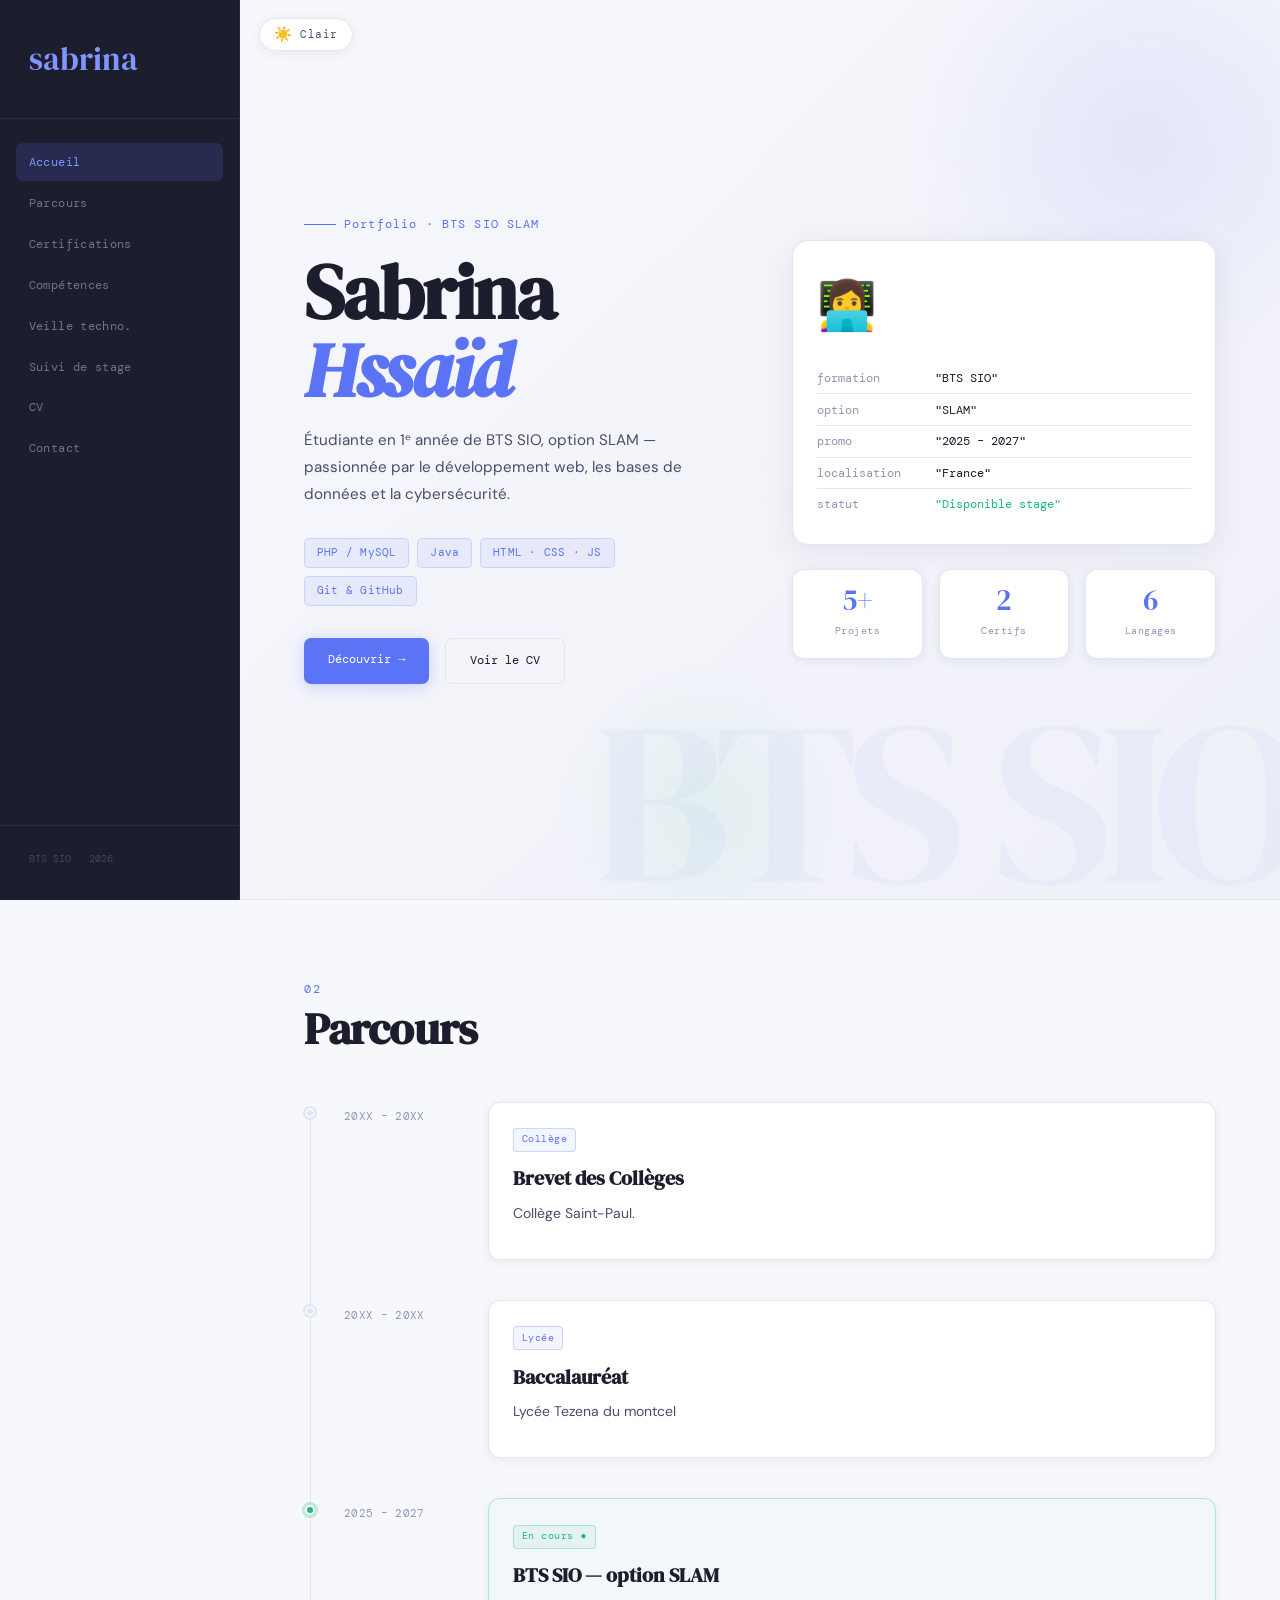
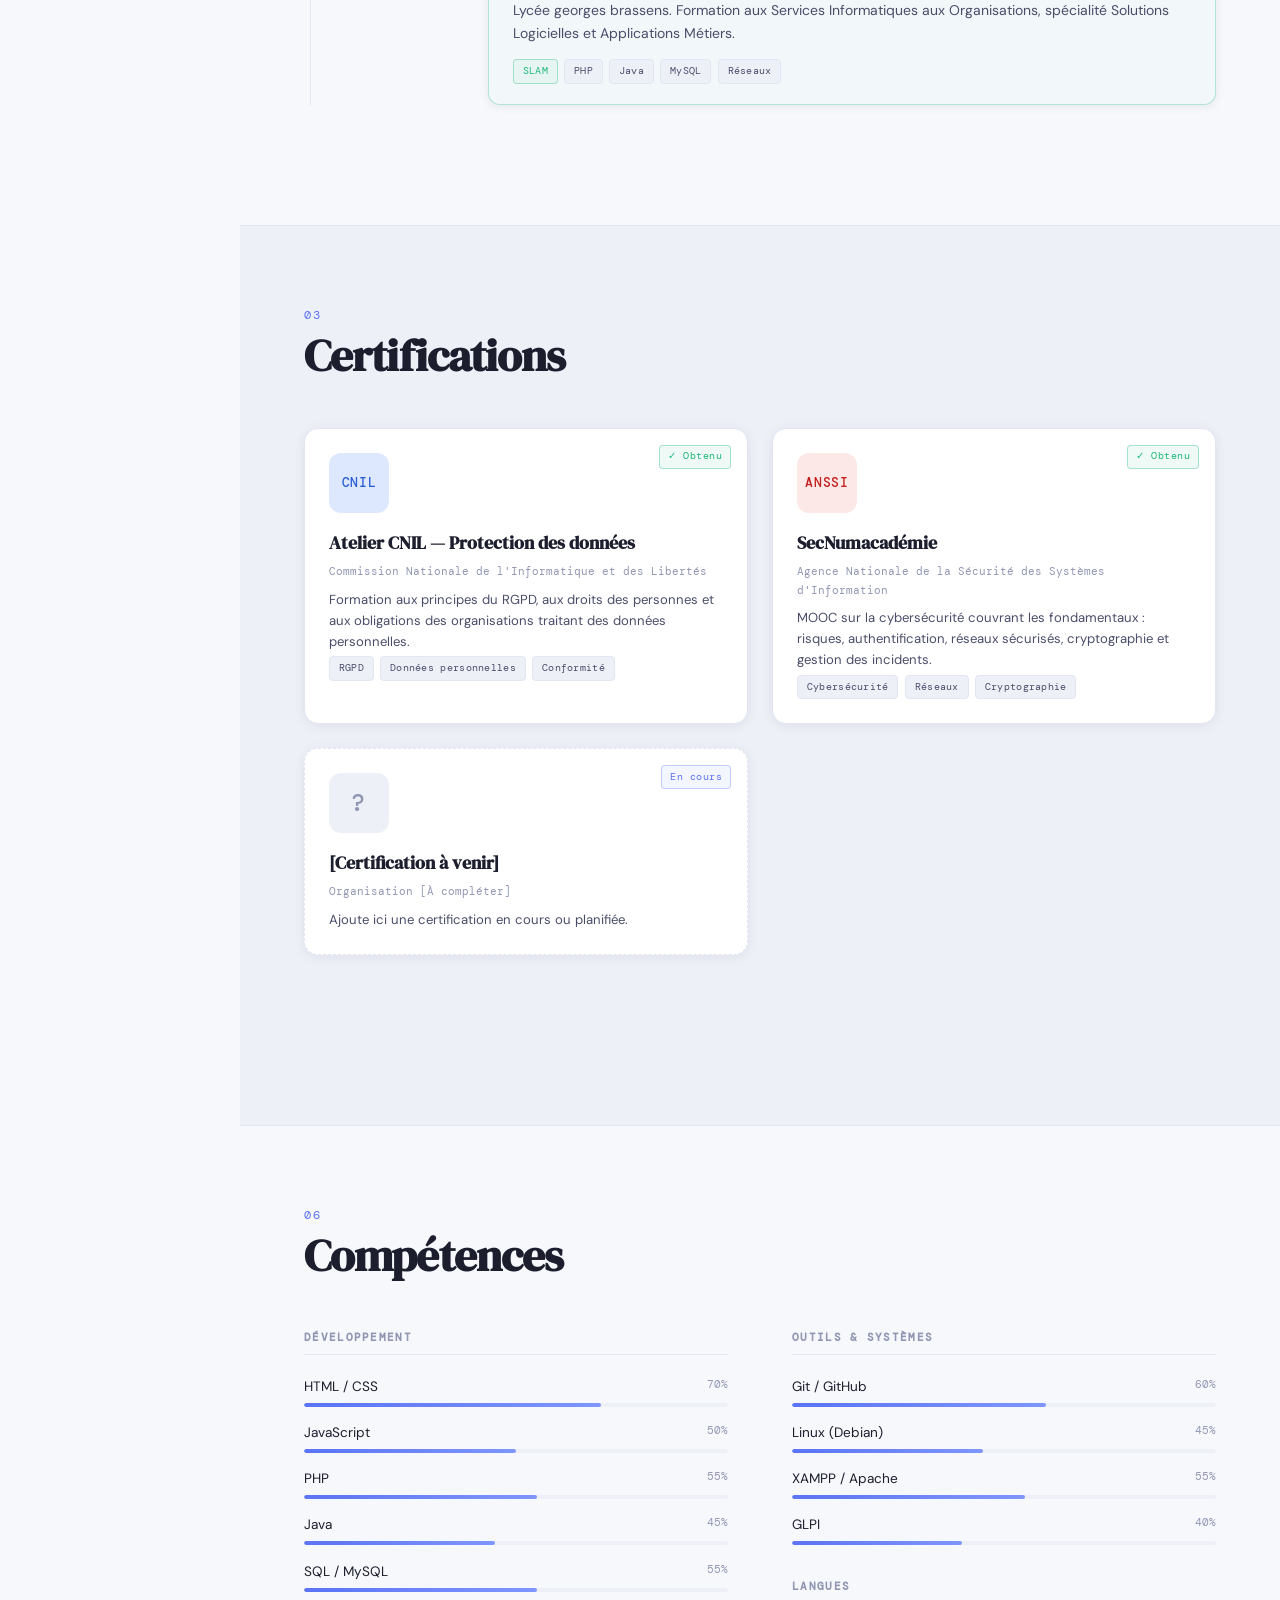
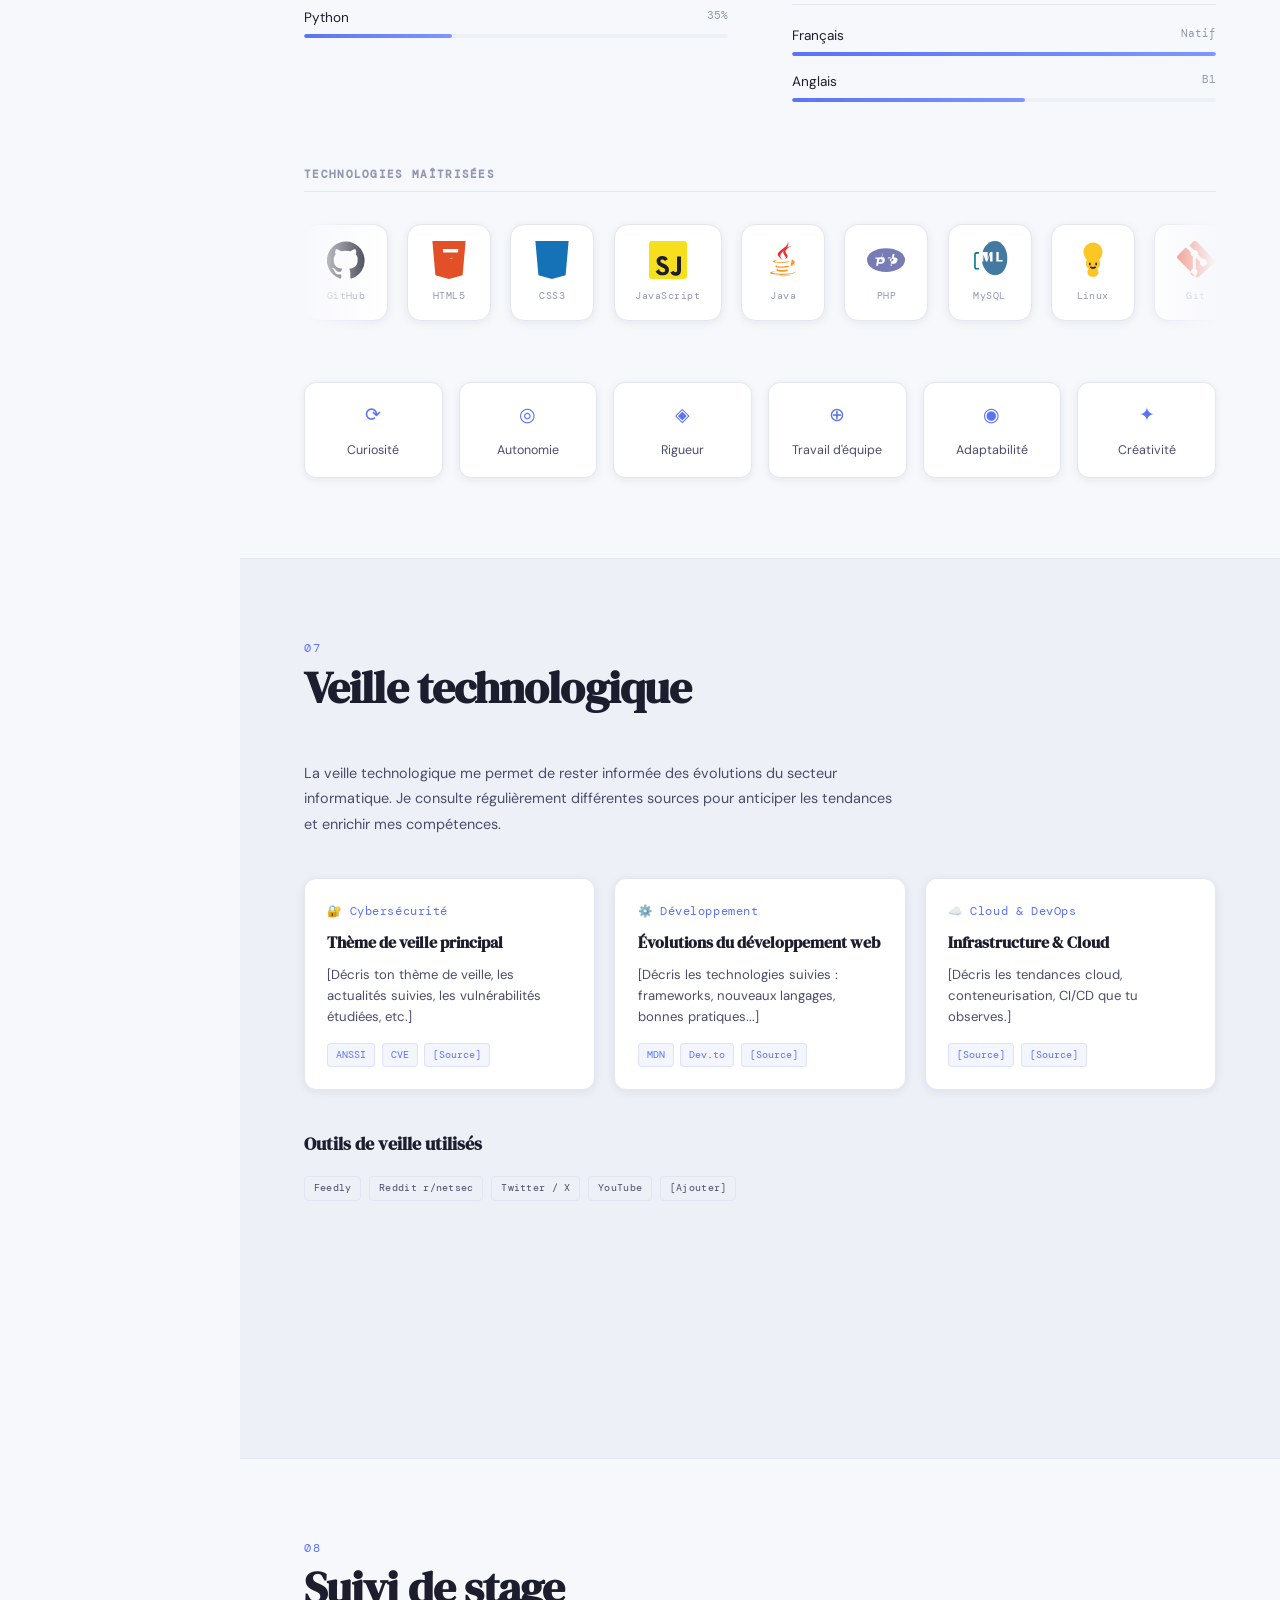
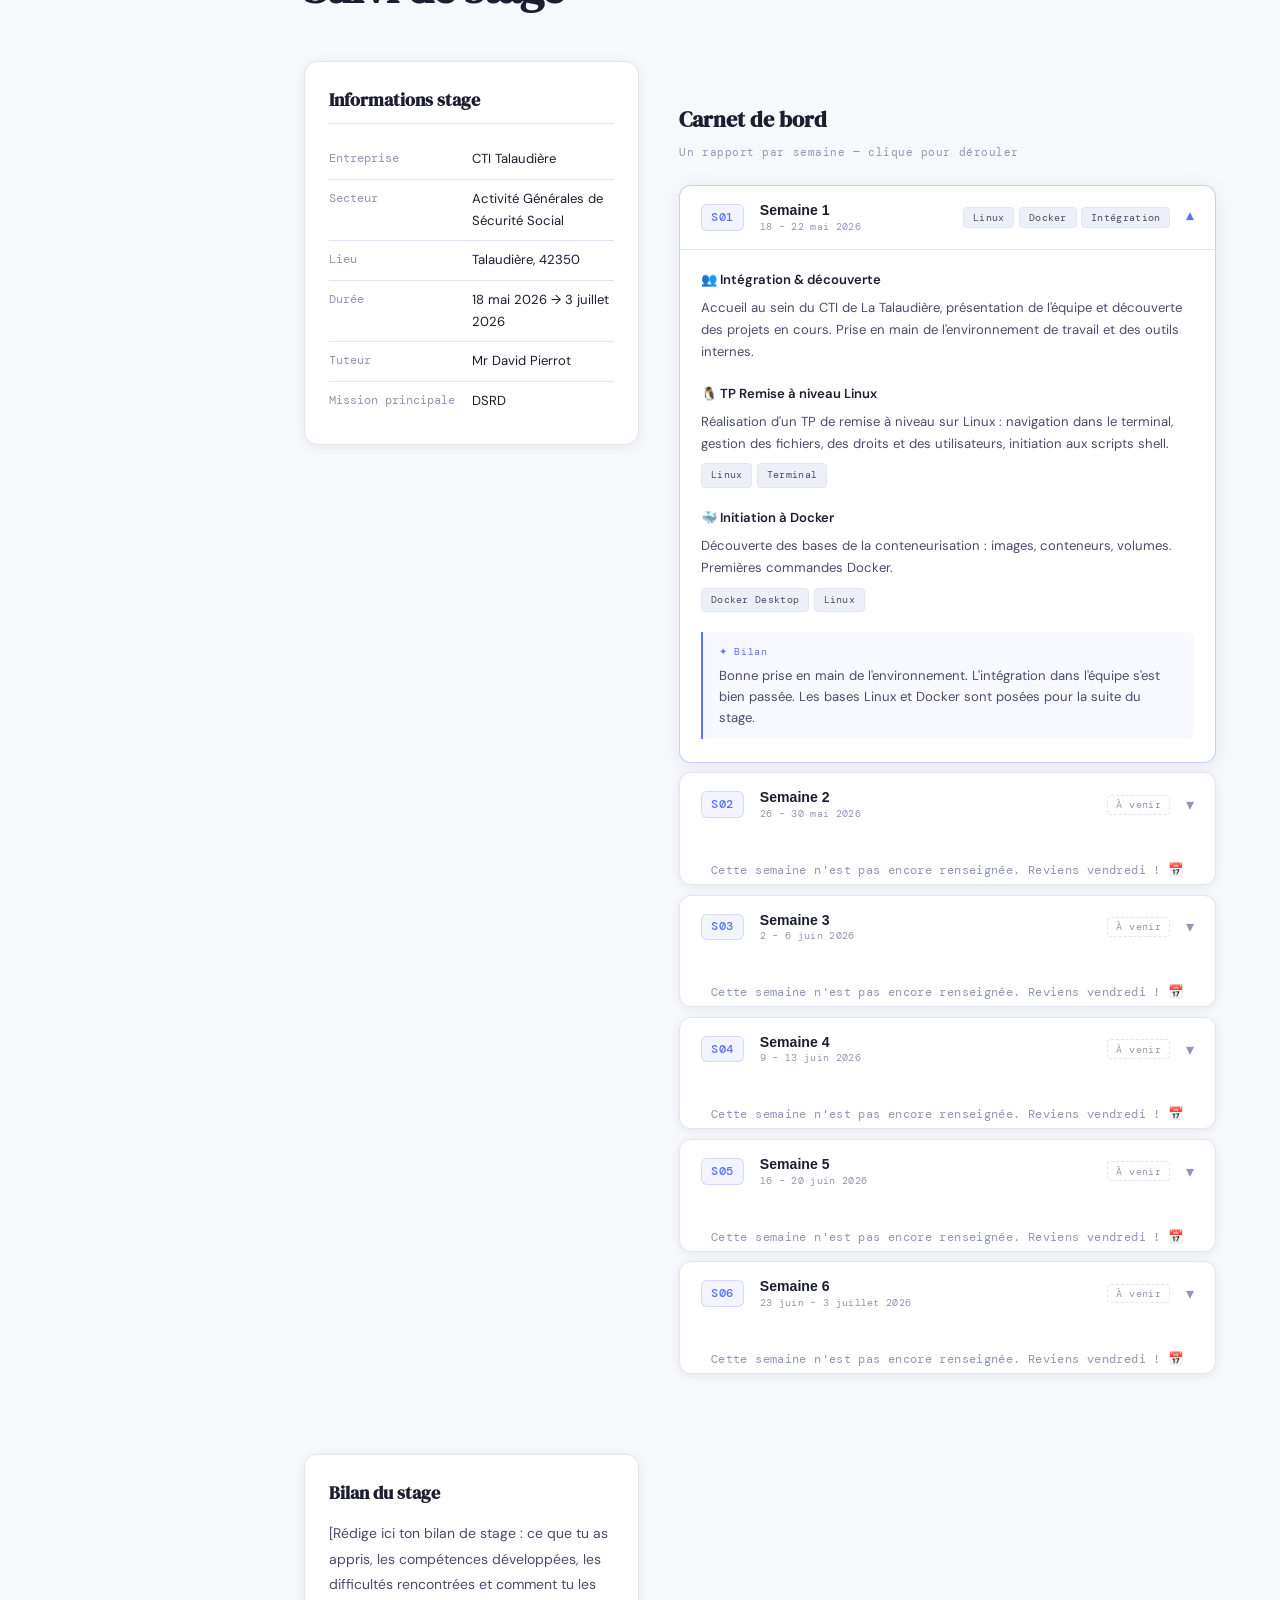
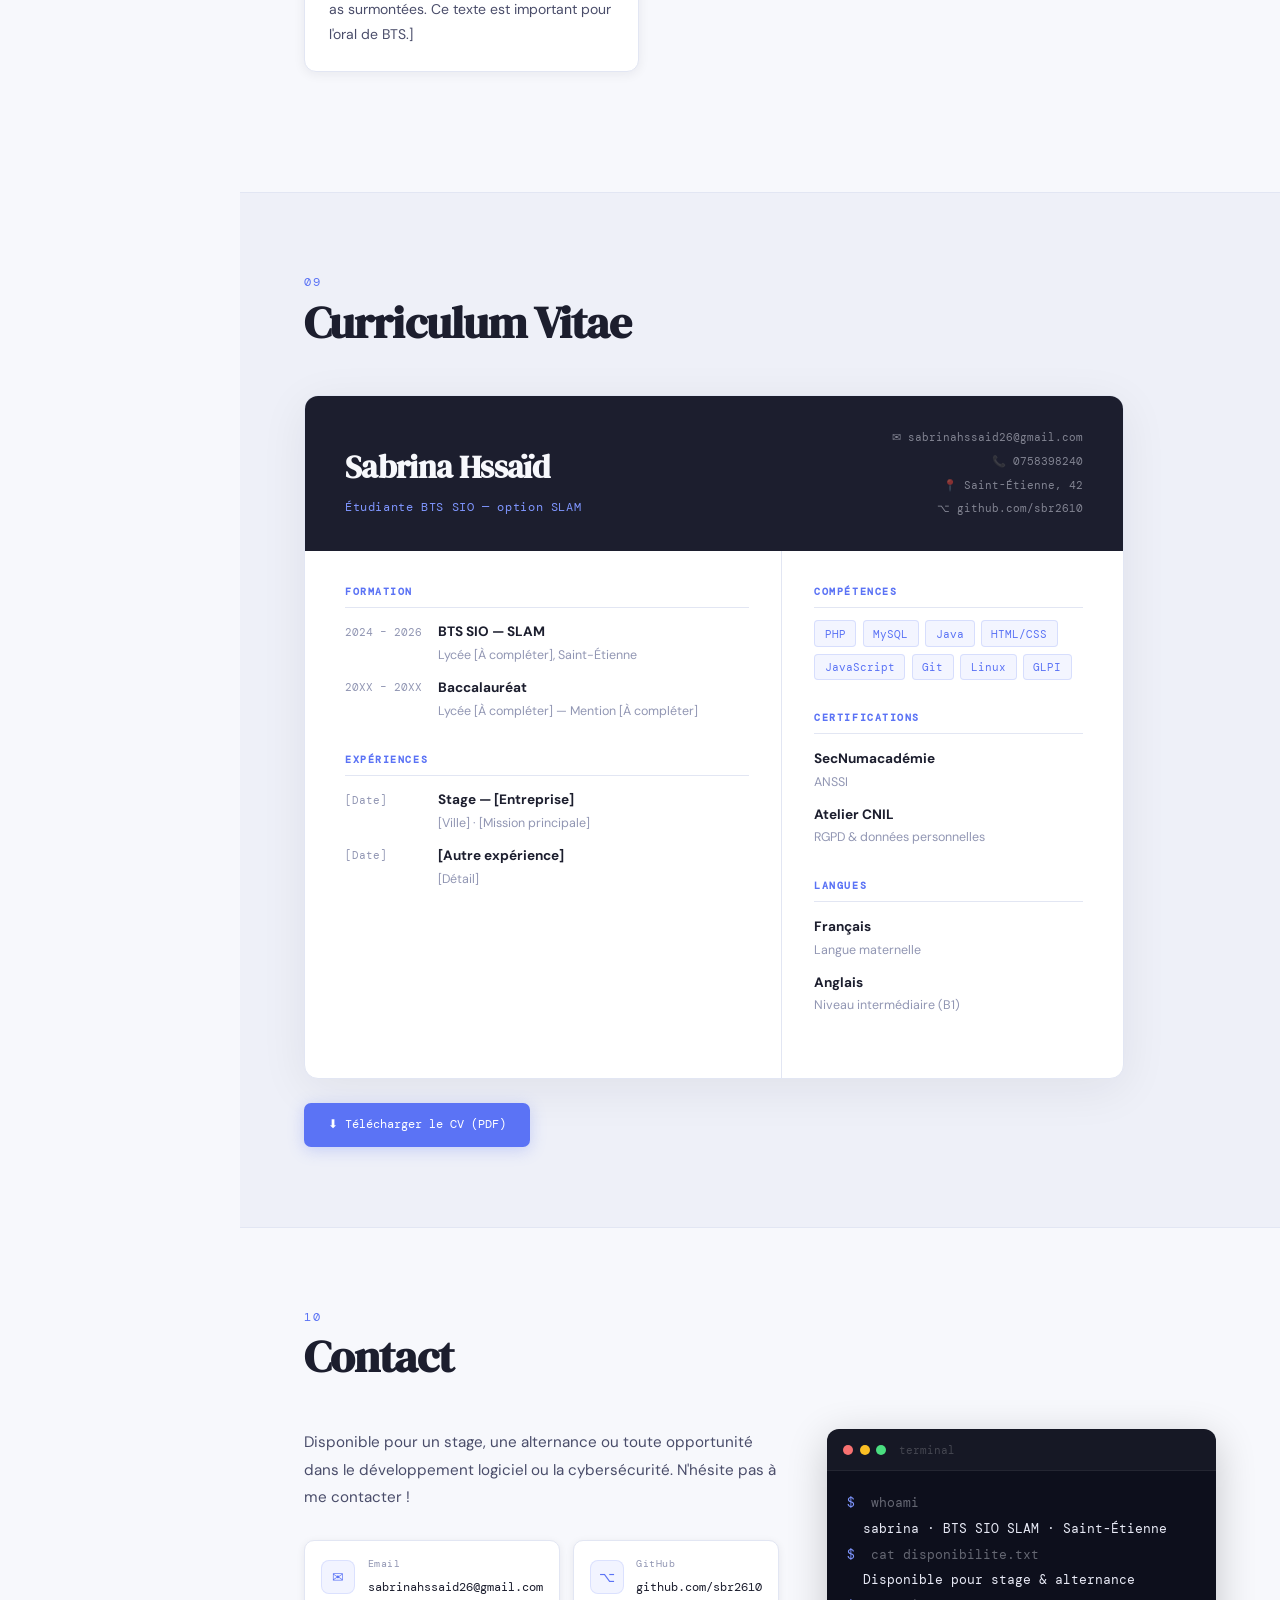
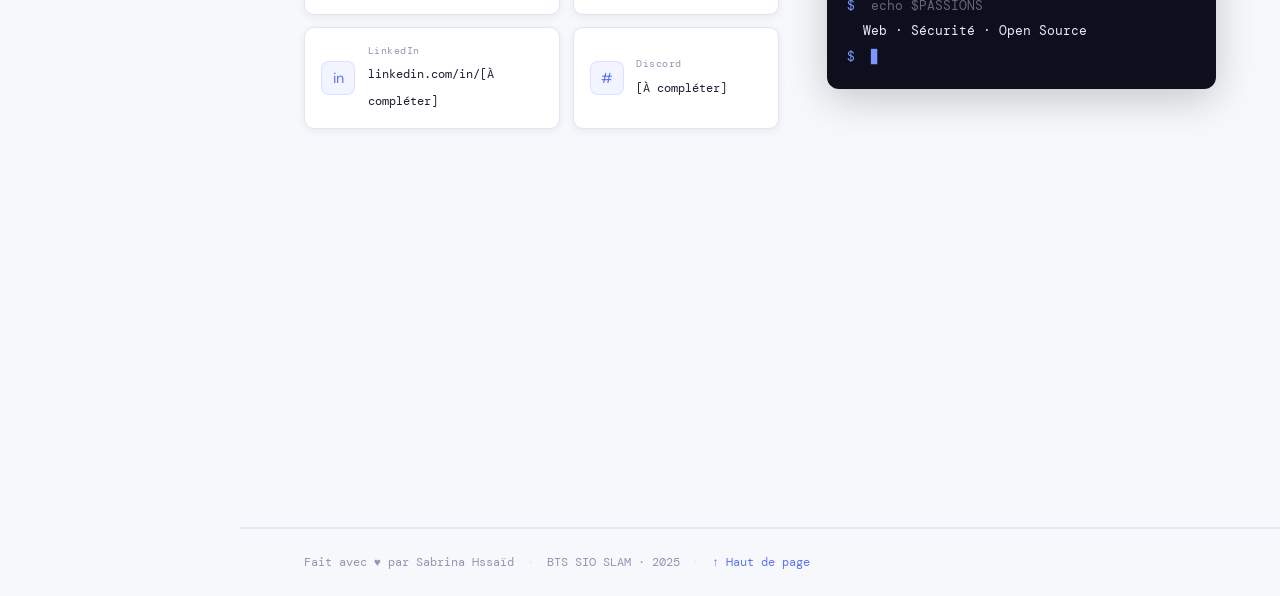
==== index.html @ 2094e16c "modif" ====
<!DOCTYPE html>
<html lang="fr" data-theme="light">
<head>
<meta charset="UTF-8">
<meta name="viewport" content="width=device-width, initial-scale=1.0">
<title>Sabrina Hssaïd — Portfolio BTS SIO</title>
<link rel="preconnect" href="https://fonts.googleapis.com">
<link href="https://fonts.googleapis.com/css2?family=DM+Serif+Display:ital@0;1&family=DM+Mono:wght@300;400;500&family=DM+Sans:wght@300;400;500;600&display=swap" rel="stylesheet">
<link rel="stylesheet" href="portfolio2.css">
</head>
<body>

<!-- BOUTON CLAIR / SOMBRE -->
<button class="theme-toggle" id="themeToggle" aria-label="Changer le thème">
  <span class="theme-toggle-icon" id="themeIcon">☀️</span>
  <span class="theme-toggle-label" id="themeLabel">Clair</span>
</button>

<!-- SIDEBAR NAV -->
<aside class="sidebar" id="sidebar">
  <div class="sidebar-logo">
    <span class="logo-s">sabrina</span>
  </div>
  <nav class="sidebar-nav">
    <a href="#accueil"        class="nav-item active" data-section="accueil">
      <span class="nav-label">Accueil</span>
    </a>
    <a href="#parcours"       class="nav-item" data-section="parcours">
      <span class="nav-label">Parcours</span>
    </a>
    <a href="#certifications" class="nav-item" data-section="certifications">
      <span class="nav-label">Certifications</span>
    </a>
    <a href="#competences"    class="nav-item" data-section="competences">
      <span class="nav-label">Compétences</span>
    </a>
    <a href="#veille"         class="nav-item" data-section="veille">
      <span class="nav-label">Veille techno.</span>
    </a>
    <a href="#stage"          class="nav-item" data-section="stage">
      <span class="nav-label">Suivi de stage</span>
    </a>
    <a href="#cv"             class="nav-item" data-section="cv">
      <span class="nav-label">CV</span>
    </a>
    <a href="#contact"        class="nav-item" data-section="contact">
      <span class="nav-label">Contact</span>
    </a>
  </nav>
  <div class="sidebar-footer">BTS SIO · 2026</div>
</aside>

<!-- MOBILE TOPBAR -->
<div class="topbar">
  <span class="logo-s" style="font-family:'DM Serif Display',serif;font-size:1.5rem;color:var(--accent2);">S</span>
  <button class="menu-btn" id="menuBtn">☰</button>
</div>
<div class="mobile-overlay" id="mobileOverlay"></div>

<!-- MAIN -->
<main class="main">

  <!-- ══════ ACCUEIL ══════ -->
  <section id="accueil" class="section section--hero">
    <div class="hero-bg-text">BTS SIO</div>
    <div class="hero-inner">
      <div class="hero-left">
        <div class="hero-tag">Portfolio · BTS SIO SLAM</div>
        <h1 class="hero-name">Sabrina<br><em>Hssaïd</em></h1>
        <p class="hero-sub">Étudiante en 1ᵉ année de BTS SIO, option SLAM — passionnée par le développement web, les bases de données et la cybersécurité.</p>
        <div class="hero-chips">
          <span class="chip">PHP / MySQL</span>
          <span class="chip">Java</span>
          <span class="chip">HTML · CSS · JS</span>
          <span class="chip">Git & GitHub</span>
        </div>
        <div class="hero-cta">
          <a href="#parcours" class="btn-main">Découvrir →</a>
          <a href="#cv" class="btn-line">Voir le CV</a>
        </div>
      </div>
      <div class="hero-right">
        <div class="hero-card">
          <span class="hcard-avatar">👩‍💻</span>
          <div class="hcard-info">
            <div class="hcard-row"><span class="hcard-key">formation</span><span class="hcard-val">"BTS SIO"</span></div>
            <div class="hcard-row"><span class="hcard-key">option</span><span class="hcard-val">"SLAM"</span></div>
            <div class="hcard-row"><span class="hcard-key">promo</span><span class="hcard-val">"2025 – 2027"</span></div>
            <div class="hcard-row"><span class="hcard-key">localisation</span><span class="hcard-val">"France"</span></div>
            <div class="hcard-row"><span class="hcard-key">statut</span><span class="hcard-val hcard-green">"Disponible stage"</span></div>
          </div>
        </div>
        <div class="hero-stat-grid">
          <div class="hstat"><span class="hstat-n">5+</span><span class="hstat-l">Projets</span></div>
          <div class="hstat"><span class="hstat-n">2</span><span class="hstat-l">Certifs</span></div>
          <div class="hstat"><span class="hstat-n">6</span><span class="hstat-l">Langages</span></div>
        </div>
      </div>
    </div>
  </section>

  <!-- ══════ PARCOURS ══════ -->
  <section id="parcours" class="section">
    <div class="section-head">
      <span class="section-num">02</span>
      <h2 class="section-title">Parcours</h2>
    </div>
    <div class="timeline">
      <div class="tl-item">
        <div class="tl-dot"></div>
        <div class="tl-date">20XX – 20XX</div>
        <div class="tl-card">
          <div class="tl-badge">Collège</div>
          <h3 class="tl-title">Brevet des Collèges</h3>
          <p class="tl-desc">Collège Saint-Paul.</p>
        </div>
      </div>
      <div class="tl-item">
        <div class="tl-dot"></div>
        <div class="tl-date">20XX – 20XX</div>
        <div class="tl-card">
          <div class="tl-badge">Lycée</div>
          <h3 class="tl-title">Baccalauréat</h3>
          <p class="tl-desc">Lycée Tezena du montcel </p>
        </div>
      </div>
      <div class="tl-item">
        <div class="tl-dot tl-dot--active"></div>
        <div class="tl-date">2025 – 2027</div>
        <div class="tl-card tl-card--active">
          <div class="tl-badge tl-badge--active">En cours ●</div>
          <h3 class="tl-title">BTS SIO — option SLAM</h3>
          <p class="tl-desc">Lycée georges brassens. Formation aux Services Informatiques aux Organisations, spécialité Solutions Logicielles et Applications Métiers.</p>
          <div class="tl-tags">
            <span class="tag tag--active">SLAM</span>
            <span class="tag">PHP</span><span class="tag">Java</span>
            <span class="tag">MySQL</span><span class="tag">Réseaux</span>
          </div>
        </div>
      </div>
    </div>
  </section>

  <!-- ══════ CERTIFICATIONS ══════ -->
  <section id="certifications" class="section section--alt">
    <div class="section-head">
      <span class="section-num">03</span>
      <h2 class="section-title">Certifications</h2>
    </div>
    <div class="certif-grid">
      <div class="certif-card">
        <div class="certif-logo certif-logo--cnil">CNIL</div>
        <div class="certif-body">
          <h3 class="certif-name">Atelier CNIL — Protection des données</h3>
          <p class="certif-org">Commission Nationale de l'Informatique et des Libertés</p>
          <p class="certif-desc">Formation aux principes du RGPD, aux droits des personnes et aux obligations des organisations traitant des données personnelles.</p>
          <div class="certif-tags"><span class="tag">RGPD</span><span class="tag">Données personnelles</span><span class="tag">Conformité</span></div>
        </div>
        <div class="certif-stamp">✓ Obtenu</div>
      </div>
      <div class="certif-card">
        <div class="certif-logo certif-logo--anssi">ANSSI</div>
        <div class="certif-body">
          <h3 class="certif-name">SecNumacadémie</h3>
          <p class="certif-org">Agence Nationale de la Sécurité des Systèmes d'Information</p>
          <p class="certif-desc">MOOC sur la cybersécurité couvrant les fondamentaux : risques, authentification, réseaux sécurisés, cryptographie et gestion des incidents.</p>
          <div class="certif-tags"><span class="tag">Cybersécurité</span><span class="tag">Réseaux</span><span class="tag">Cryptographie</span></div>
        </div>
        <div class="certif-stamp">✓ Obtenu</div>
      </div>
      <div class="certif-card certif-card--placeholder">
        <div class="certif-logo certif-logo--ph">?</div>
        <div class="certif-body">
          <h3 class="certif-name">[Certification à venir]</h3>
          <p class="certif-org">Organisation [À compléter]</p>
          <p class="certif-desc">Ajoute ici une certification en cours ou planifiée.</p>
        </div>
        <div class="certif-stamp certif-stamp--soon">En cours</div>
      </div>
    </div>
  </section>

  <!-- ══════ E5 ══════
  <section id="e5" class="section">
    <div class="section-head">
      <span class="section-num">04</span>
      <h2 class="section-title">Épreuve E5</h2>
      <p class="section-sub">Support et mise à disposition de services informatiques</p>
    </div>
    <div class="epreuve-intro">
      <div class="epreuve-def">
        <h3>Qu'est-ce que l'E5 ?</h3>
        <p>L'épreuve E5 évalue les compétences en support et gestion des services informatiques. Elle porte sur la gestion du patrimoine informatique, la réponse aux incidents, la mise en place de solutions et l'exploitation des données.</p>
      </div>
    </div>
    <div class="situation-grid">
      <div class="situ-card">
        <div class="situ-num">01</div>
        <h3 class="situ-title">Situation professionnelle — [À compléter]</h3>
        <p class="situ-context"><strong>Contexte :</strong> [Décris la situation : entreprise, besoin, contexte.]</p>
        <p class="situ-mission"><strong>Mission :</strong> [Ce que tu as réalisé concrètement.]</p>
        <div class="situ-compet"><span class="tag">Compétence A1.1</span><span class="tag">[Compétence]</span></div>
        <a href="#" class="situ-link">Voir le dossier →</a>
      </div>
      <div class="situ-card">
        <div class="situ-num">02</div>
        <h3 class="situ-title">Situation professionnelle — [À compléter]</h3>
        <p class="situ-context"><strong>Contexte :</strong> [Décris la situation.]</p>
        <p class="situ-mission"><strong>Mission :</strong> [Ce que tu as réalisé.]</p>
        <div class="situ-compet"><span class="tag">[Compétence]</span><span class="tag">[Compétence]</span></div>
        <a href="#" class="situ-link">Voir le dossier →</a>
      </div>
    </div>
  </section> -->

  <!-- ══════ E6 ══════
  <section id="e6" class="section section--alt">
    <div class="section-head">
      <span class="section-num">05</span>
      <h2 class="section-title">Épreuve E6</h2>
      <p class="section-sub">Cybersécurité des services informatiques</p>
    </div>
    <div class="epreuve-intro">
      <div class="epreuve-def">
        <h3>Qu'est-ce que l'E6 ?</h3>
        <p>L'épreuve E6 est consacrée à la cybersécurité. Elle évalue la capacité à protéger les systèmes d'information, à réagir aux menaces, à mettre en œuvre des politiques de sécurité et à sensibiliser les utilisateurs.</p>
      </div>
    </div>
    <div class="situation-grid">
      <div class="situ-card situ-card--cyber">
        <div class="situ-num">01</div>
        <h3 class="situ-title">Situation cybersécurité — [À compléter]</h3>
        <p class="situ-context"><strong>Contexte :</strong> [Décris la situation : menace, vulnérabilité, audit...]</p>
        <p class="situ-mission"><strong>Mission :</strong> [Actions mises en place pour sécuriser.]</p>
        <div class="situ-compet"><span class="tag tag--cyber">Sécurité réseau</span><span class="tag tag--cyber">[Compétence]</span></div>
        <a href="#" class="situ-link">Voir le dossier →</a>
      </div>
      <div class="situ-card situ-card--cyber">
        <div class="situ-num">02</div>
        <h3 class="situ-title">Situation cybersécurité — [À compléter]</h3>
        <p class="situ-context"><strong>Contexte :</strong> [Décris la situation.]</p>
        <p class="situ-mission"><strong>Mission :</strong> [Ce que tu as mis en place.]</p>
        <div class="situ-compet"><span class="tag tag--cyber">[Compétence]</span></div>
        <a href="#" class="situ-link">Voir le dossier →</a>
      </div>
    </div>
  </section> -->

  <!-- ══════ COMPÉTENCES ══════ -->
  <section id="competences" class="section">
    <div class="section-head">
      <span class="section-num">06</span>
      <h2 class="section-title">Compétences</h2>
    </div>

    <!-- Barres de compétences -->
    <div class="comp-grid">
      <div class="comp-col">
        <h3 class="comp-group">Développement</h3>
        <div class="skill-item">
          <div class="skill-top"><span class="skill-name">HTML / CSS</span><span class="skill-pct">70%</span></div>
          <div class="skill-bar"><div class="skill-fill" style="width:70%"></div></div>
        </div>
        <div class="skill-item">
          <div class="skill-top"><span class="skill-name">JavaScript</span><span class="skill-pct">50%</span></div>
          <div class="skill-bar"><div class="skill-fill" style="width:50%"></div></div>
        </div>
        <div class="skill-item">
          <div class="skill-top"><span class="skill-name">PHP</span><span class="skill-pct">55%</span></div>
          <div class="skill-bar"><div class="skill-fill" style="width:55%"></div></div>
        </div>
        <div class="skill-item">
          <div class="skill-top"><span class="skill-name">Java</span><span class="skill-pct">45%</span></div>
          <div class="skill-bar"><div class="skill-fill" style="width:45%"></div></div>
        </div>
        <div class="skill-item">
          <div class="skill-top"><span class="skill-name">SQL / MySQL</span><span class="skill-pct">55%</span></div>
          <div class="skill-bar"><div class="skill-fill" style="width:55%"></div></div>
        </div>
        <div class="skill-item">
          <div class="skill-top"><span class="skill-name">Python</span><span class="skill-pct">35%</span></div>
          <div class="skill-bar"><div class="skill-fill" style="width:35%"></div></div>
        </div>
      </div>
      <div class="comp-col">
        <h3 class="comp-group">Outils & Systèmes</h3>
        <div class="skill-item">
          <div class="skill-top"><span class="skill-name">Git / GitHub</span><span class="skill-pct">60%</span></div>
          <div class="skill-bar"><div class="skill-fill" style="width:60%"></div></div>
        </div>
        <div class="skill-item">
          <div class="skill-top"><span class="skill-name">Linux (Debian)</span><span class="skill-pct">45%</span></div>
          <div class="skill-bar"><div class="skill-fill" style="width:45%"></div></div>
        </div>
        <div class="skill-item">
          <div class="skill-top"><span class="skill-name">XAMPP / Apache</span><span class="skill-pct">55%</span></div>
          <div class="skill-bar"><div class="skill-fill" style="width:55%"></div></div>
        </div>
        <div class="skill-item">
          <div class="skill-top"><span class="skill-name">GLPI</span><span class="skill-pct">40%</span></div>
          <div class="skill-bar"><div class="skill-fill" style="width:40%"></div></div>
        </div>
        <h3 class="comp-group" style="margin-top:2rem;">Langues</h3>
        <div class="skill-item">
          <div class="skill-top"><span class="skill-name">Français</span><span class="skill-pct">Natif</span></div>
          <div class="skill-bar"><div class="skill-fill" style="width:100%"></div></div>
        </div>
        <div class="skill-item">
          <div class="skill-top"><span class="skill-name">Anglais</span><span class="skill-pct">B1</span></div>
          <div class="skill-bar"><div class="skill-fill" style="width:55%"></div></div>
        </div>
      </div>
    </div>

    <!-- ══ CARROUSEL LOGOS TECH ══ -->
    <div class="tech-carousel-section">
      <h3 class="tech-carousel-label">Technologies maîtrisées</h3>
      <div class="tech-carousel-wrap">
        <div class="tech-carousel" id="techCarousel">

          <!-- GitHub -->
          <div class="tech-logo">
            <svg viewBox="0 0 24 24" fill="none" xmlns="http://www.w3.org/2000/svg">
              <path fill="#1c1e2e" d="M12 .3a12 12 0 0 0-3.8 23.4c.6.1.8-.3.8-.6v-2c-3.3.7-4-1.6-4-1.6-.6-1.4-1.4-1.8-1.4-1.8-1-.7.1-.7.1-.7 1.2.1 1.8 1.2 1.8 1.2 1 1.8 2.8 1.3 3.5 1 .1-.8.4-1.3.7-1.6-2.7-.3-5.5-1.3-5.5-5.9 0-1.3.5-2.4 1.2-3.2-.1-.3-.5-1.5.1-3.2 0 0 1-.3 3.3 1.2a11.5 11.5 0 0 1 6 0c2.3-1.5 3.3-1.2 3.3-1.2.6 1.7.2 2.9.1 3.2.8.8 1.2 1.9 1.2 3.2 0 4.6-2.8 5.6-5.5 5.9.4.4.8 1.1.8 2.2v3.3c0 .3.2.7.8.6A12 12 0 0 0 12 .3z"/>
            </svg>
            <span class="tech-logo-label">GitHub</span>
          </div>

          <!-- HTML5 -->
          <div class="tech-logo">
            <svg viewBox="0 0 24 24" xmlns="http://www.w3.org/2000/svg">
              <path fill="#e34f26" d="M1.5 0h21l-1.9 21.6L12 24l-8.6-2.4L1.5 0zm7.1 10.2-.2-2.5H17l-.2 2.1-4.8 1.3 4.6-.1-.3 3.4-4.3 1.2-4.3-1.2-.3-3h2.5l.1 1.4 2 .5 2-.5.2-2.3-7.6.1zm-.5-5.1.2 2.1h9.4l.2-2.1H8.1z"/>
            </svg>
            <span class="tech-logo-label">HTML5</span>
          </div>

          <!-- CSS3 -->
          <div class="tech-logo">
            <svg viewBox="0 0 24 24" xmlns="http://www.w3.org/2000/svg">
              <path fill="#1572b6" d="M1.5 0h21l-1.9 21.6L12 24l-8.6-2.4L1.5 0zm13.9 14.7-4.6 1.3-4.5-1.3-.3-3.3h2.5l.1 1.5 2.2.6 2.2-.6.2-2.7H7.9l-.2-2.4h8.3l.2-2.2H5.8l-.2-2h12.8l-.8 9.1z"/>
            </svg>
            <span class="tech-logo-label">CSS3</span>
          </div>

          <!-- JavaScript -->
          <div class="tech-logo">
            <svg viewBox="0 0 24 24" xmlns="http://www.w3.org/2000/svg">
              <rect width="24" height="24" rx="2" fill="#f7df1e"/>
              <path fill="#1c1e2e" d="M6.5 18.5c.4.7 1 1.2 2 1.2 1.1 0 1.7-.5 1.7-1.3 0-.9-.7-1.2-1.8-1.7l-.6-.3c-1.8-.8-3-1.7-3-3.7 0-1.8 1.4-3.2 3.6-3.2 1.6 0 2.7.6 3.5 2l-1.9 1.2c-.4-.7-.9-1-1.6-1-.7 0-1.2.4-1.2 1 0 .7.4 1 1.5 1.4l.6.3c2.1.9 3.3 1.8 3.3 3.9 0 2.2-1.7 3.4-4 3.4-2.2 0-3.7-1.1-4.4-2.5l2.3-1.7zm9 .3c.3.6.6.9 1.2.9.6 0 1-.2 1-1.2V9.8h2.5v8.8c0 2.3-1.3 3.3-3.3 3.3-1.8 0-2.9-.9-3.4-2l2-1.1z"/>
            </svg>
            <span class="tech-logo-label">JavaScript</span>
          </div>

          <!-- Java -->
          <div class="tech-logo">
            <svg viewBox="0 0 24 24" xmlns="http://www.w3.org/2000/svg">
              <path fill="#f89820" d="M8.9 17.5s-.9.5.6.7c1.8.2 2.8.2 4.8-.2 0 0 .5.3 1.3.6-4.6 2-10.4-.1-6.7-1.1zm-.5-2.4s-1 .7.5.9c2 .2 3.5.2 6.2-.3 0 0 .4.4 1 .5-5.5 1.6-11.6.1-7.7-1.1z"/>
              <path fill="#ea2d2e" d="M13.3 9.4c1.1 1.3-.3 2.4-.3 2.4s2.9-1.5 1.5-3.3c-1.2-1.7-2.2-2.6 3-5.5 0 0-8.2 2-4.2 6.4z"/>
              <path fill="#f89820" d="M19.3 19.1s.7.6-.7.9c-2.6.8-10.7 1-13 0-.8-.3.7-.8 1.2-.9.5-.1.8-.1.8-.1-.9-.6-6 1.3-2.6 1.9 9.4 1.5 17.1-.7 14.3-1.8zm-10-7.2s-4.2 1-1.5 1.4c1.1.1 3.4.1 5.4-.1 1.7-.2 3.4-.5 3.4-.5s-.6.3-1 .5c-4.1 1.1-12 .6-9.7-.5 2-1 3.4-.8 3.4-.8zm7.4 4.1c4.2-2.2 2.3-4.3.9-4 1.4-.2 3.4 1.8.9 3.3-.1.1-.9.7-.9.7l.9-.5c1.4-.8 2-1.8-.9-4"/>
              <path fill="#ea2d2e" d="M14.8 0s2.4 2.4-2.3 6.1c-3.8 3-1.8 4.7 0 6.6C10 10.5 7.5 9 9.3 7.1 11.9 4.5 16.2 2.6 14.8 0z"/>
              <path fill="#f89820" d="M9.7 21.8c4 .3 10.2-.2 10.3-1.2 0 0-.3.7-3.3 1.2-3.4.6-7.5.5-10-.1 0 0 .5.4 3 .1z"/>
            </svg>
            <span class="tech-logo-label">Java</span>
          </div>

          <!-- PHP -->
          <div class="tech-logo">
            <svg viewBox="0 0 24 24" xmlns="http://www.w3.org/2000/svg">
              <ellipse cx="12" cy="12" rx="12" ry="7.5" fill="#787cb5"/>
              <path fill="#fff" d="M5.8 15l.7-3.8H5.2l.1-.8h4.4c1.1 0 1.8.6 1.6 1.7-.3 1.6-1.3 2.3-2.8 2.3H7.2L7 15.7H5.8L5.8 15zm1.6-1.6h1c.7 0 1.2-.3 1.3-1 .1-.5-.2-.8-.9-.8h-.9l-.5 1.8zm5.8-2.2.1-.8h4.4c1.1 0 1.8.6 1.5 1.7-.3 1.6-1.3 2.3-2.8 2.3h-1.3L16 15.7h-1.2l1.4-7.5h1.2l-.6 3.2h-.9l.3-1.2zm1.5 0-.3 1.6h.9c.7 0 1.2-.3 1.3-1 .1-.5-.2-.8-.9-.8h-1zm-5.9-3.5h1.2l-.5 2.5h1.3l-.2.8h-1.3l-.5 2.5H8.6l.5-2.5H7.8l.2-.8h1.2l.6-2.5z"/>
            </svg>
            <span class="tech-logo-label">PHP</span>
          </div>

          <!-- MySQL -->
          <div class="tech-logo">
            <svg viewBox="0 0 24 24" xmlns="http://www.w3.org/2000/svg">
              <path fill="#4479a1" d="M16.5 0C11 0 7 5.4 7 12s4 12 9.5 12S25 18.6 25 12 21 0 16.5 0z" transform="scale(.9) translate(.5)"/>
              <path fill="#fff" d="M9 7h1.5v4.5L12 7h1.6v6H12V8.5L10.3 13H9.4L7.8 8.5V13H6.5V7H9zm7 0h1.5v5h2.5v1H16V7z"/>
              <path fill="#00758f" d="M2 16.5c0 .8.6 1.5 1.5 1.5H5v-1H3.5a.5.5 0 0 1-.5-.5V8.5a.5.5 0 0 1 .5-.5H5V7H3.5A1.5 1.5 0 0 0 2 8.5v8z"/>
            </svg>
            <span class="tech-logo-label">MySQL</span>
          </div>

          <!-- Linux -->
          <div class="tech-logo">
            <svg viewBox="0 0 24 24" xmlns="http://www.w3.org/2000/svg">
              <path fill="#fcc624" d="M12 1C8.7 1 6 3.7 6 7c0 2 .9 3.7 2.2 4.9-.3.5-.7 1.3-.7 2.1 0 1.5.7 2.8 1.8 3.6-.4.5-.8 1.2-.8 2 0 1.7 1.3 3 3 3h1c1.7 0 3-1.3 3-3 0-.8-.4-1.5-.8-2 1.1-.8 1.8-2.1 1.8-3.6 0-.8-.4-1.6-.7-2.1C17.1 10.7 18 9 18 7c0-3.3-2.7-6-6-6z"/>
              <path fill="#1c1e2e" d="M10 15.5c-.3 0-.5-.2-.5-.5v-1c0-.3.2-.5.5-.5s.5.2.5.5v1c0 .3-.2.5-.5.5zm4 0c-.3 0-.5-.2-.5-.5v-1c0-.3.2-.5.5-.5s.5.2.5.5v1c0 .3-.2.5-.5.5zm-2 2c-.8 0-1.5-.3-2-.8l.7-.7c.3.3.8.5 1.3.5s1-.2 1.3-.5l.7.7c-.5.5-1.2.8-2 .8z"/>
            </svg>
            <span class="tech-logo-label">Linux</span>
          </div>

          <!-- Git -->
          <div class="tech-logo">
            <svg viewBox="0 0 24 24" xmlns="http://www.w3.org/2000/svg">
              <path fill="#f05032" d="M23.5 11.5 12.5.5a1.7 1.7 0 0 0-2.4 0L7.8 2.8l3 3c.7-.2 1.5 0 2 .6.6.6.8 1.4.5 2.1l3 3c.7-.2 1.5 0 2 .6.9.9.9 2.3 0 3.2-.9.9-2.3.9-3.2 0-.6-.6-.8-1.5-.5-2.2l-2.8-2.8v7.4c.2.1.4.3.6.5.9.9.9 2.3 0 3.2-.9.9-2.3.9-3.2 0-.9-.9-.9-2.3 0-3.2.2-.2.5-.4.8-.5V9.7c-.3-.1-.6-.3-.8-.5a2.3 2.3 0 0 1-.5-2.3L5.6 4l-5 5a1.7 1.7 0 0 0 0 2.4l11 11a1.7 1.7 0 0 0 2.4 0L23.5 14a1.7 1.7 0 0 0 0-2.5z"/>
            </svg>
            <span class="tech-logo-label">Git</span>
          </div>

          <!-- Python -->
          <div class="tech-logo">
            <svg viewBox="0 0 24 24" xmlns="http://www.w3.org/2000/svg">
              <path fill="#3776ab" d="M11.9 2C8.6 2 8.8 3.4 8.8 3.4V5h3.2v.5H6C4.3 5.5 3 6.9 3 9.1c0 2.3 1.1 3.4 2.8 3.4H7V11c0-1.5 1.1-2.5 2.7-2.5h4.4c1.4 0 2.4-1 2.4-2.3V3.8C16.5 2.5 15.3 2 11.9 2zM10 4.2a.8.8 0 1 1 0 1.6.8.8 0 0 1 0-1.6z"/>
              <path fill="#ffd43b" d="M12.1 22c3.3 0 3.1-1.4 3.1-1.4V19h-3.2v-.5H18c1.7 0 3-1.4 3-3.6 0-2.3-1.1-3.4-2.8-3.4H17v1.5c0 1.5-1.1 2.5-2.7 2.5H9.9c-1.4 0-2.4 1-2.4 2.3v3.5c0 1.3 1.2 1.7 4.6 1.7zm1.9-2.2a.8.8 0 1 1 0-1.6.8.8 0 0 1 0 1.6z"/>
            </svg>
            <span class="tech-logo-label">Python</span>
          </div>

          <!-- VS Code -->
          <div class="tech-logo">
            <svg viewBox="0 0 24 24" xmlns="http://www.w3.org/2000/svg">
              <path fill="#007acc" d="M23.2 2.8 17 .1l-6.5 6L4 2.4.8 4 0 19.5l4 2.1 6.5-4 6.2 5.9 6.5-2.7V2.8zM4 17.2l-1.5-.8V7l1.5-.7v11zm6.8.4L5.5 12l5.3-5.6V17.6zm6.4.4-5.6-5 2-2 3.6 2V7.4l-3.6 2-2-2 5.6-5v15.6zm2.3-.8-1.5.8V6.3l1.5.7v10.2z"/>
            </svg>
            <span class="tech-logo-label">VS Code</span>
          </div>

          <!-- GLPI -->
          <div class="tech-logo">
            <svg viewBox="0 0 24 24" xmlns="http://www.w3.org/2000/svg">
              <rect width="24" height="24" rx="4" fill="#1a6496"/>
              <text x="12" y="17" text-anchor="middle" font-family="monospace" font-weight="700" font-size="9" fill="#fff">GLPI</text>
            </svg>
            <span class="tech-logo-label">GLPI</span>
          </div>

          <!-- Doublons pour boucle infinie fluide -->
          <div class="tech-logo">
            <svg viewBox="0 0 24 24" fill="none" xmlns="http://www.w3.org/2000/svg">
              <path fill="#1c1e2e" d="M12 .3a12 12 0 0 0-3.8 23.4c.6.1.8-.3.8-.6v-2c-3.3.7-4-1.6-4-1.6-.6-1.4-1.4-1.8-1.4-1.8-1-.7.1-.7.1-.7 1.2.1 1.8 1.2 1.8 1.2 1 1.8 2.8 1.3 3.5 1 .1-.8.4-1.3.7-1.6-2.7-.3-5.5-1.3-5.5-5.9 0-1.3.5-2.4 1.2-3.2-.1-.3-.5-1.5.1-3.2 0 0 1-.3 3.3 1.2a11.5 11.5 0 0 1 6 0c2.3-1.5 3.3-1.2 3.3-1.2.6 1.7.2 2.9.1 3.2.8.8 1.2 1.9 1.2 3.2 0 4.6-2.8 5.6-5.5 5.9.4.4.8 1.1.8 2.2v3.3c0 .3.2.7.8.6A12 12 0 0 0 12 .3z"/>
            </svg>
            <span class="tech-logo-label">GitHub</span>
          </div>
          <div class="tech-logo">
            <svg viewBox="0 0 24 24" xmlns="http://www.w3.org/2000/svg">
              <path fill="#e34f26" d="M1.5 0h21l-1.9 21.6L12 24l-8.6-2.4L1.5 0zm7.1 10.2-.2-2.5H17l-.2 2.1-4.8 1.3 4.6-.1-.3 3.4-4.3 1.2-4.3-1.2-.3-3h2.5l.1 1.4 2 .5 2-.5.2-2.3-7.6.1zm-.5-5.1.2 2.1h9.4l.2-2.1H8.1z"/>
            </svg>
            <span class="tech-logo-label">HTML5</span>
          </div>
          <div class="tech-logo">
            <svg viewBox="0 0 24 24" xmlns="http://www.w3.org/2000/svg">
              <path fill="#1572b6" d="M1.5 0h21l-1.9 21.6L12 24l-8.6-2.4L1.5 0zm13.9 14.7-4.6 1.3-4.5-1.3-.3-3.3h2.5l.1 1.5 2.2.6 2.2-.6.2-2.7H7.9l-.2-2.4h8.3l.2-2.2H5.8l-.2-2h12.8l-.8 9.1z"/>
            </svg>
            <span class="tech-logo-label">CSS3</span>
          </div>
          <div class="tech-logo">
            <svg viewBox="0 0 24 24" xmlns="http://www.w3.org/2000/svg">
              <rect width="24" height="24" rx="2" fill="#f7df1e"/>
              <path fill="#1c1e2e" d="M6.5 18.5c.4.7 1 1.2 2 1.2 1.1 0 1.7-.5 1.7-1.3 0-.9-.7-1.2-1.8-1.7l-.6-.3c-1.8-.8-3-1.7-3-3.7 0-1.8 1.4-3.2 3.6-3.2 1.6 0 2.7.6 3.5 2l-1.9 1.2c-.4-.7-.9-1-1.6-1-.7 0-1.2.4-1.2 1 0 .7.4 1 1.5 1.4l.6.3c2.1.9 3.3 1.8 3.3 3.9 0 2.2-1.7 3.4-4 3.4-2.2 0-3.7-1.1-4.4-2.5l2.3-1.7zm9 .3c.3.6.6.9 1.2.9.6 0 1-.2 1-1.2V9.8h2.5v8.8c0 2.3-1.3 3.3-3.3 3.3-1.8 0-2.9-.9-3.4-2l2-1.1z"/>
            </svg>
            <span class="tech-logo-label">JavaScript</span>
          </div>
          <div class="tech-logo">
            <svg viewBox="0 0 24 24" xmlns="http://www.w3.org/2000/svg">
              <path fill="#f89820" d="M8.9 17.5s-.9.5.6.7c1.8.2 2.8.2 4.8-.2 0 0 .5.3 1.3.6-4.6 2-10.4-.1-6.7-1.1zm-.5-2.4s-1 .7.5.9c2 .2 3.5.2 6.2-.3 0 0 .4.4 1 .5-5.5 1.6-11.6.1-7.7-1.1z"/>
              <path fill="#ea2d2e" d="M13.3 9.4c1.1 1.3-.3 2.4-.3 2.4s2.9-1.5 1.5-3.3c-1.2-1.7-2.2-2.6 3-5.5 0 0-8.2 2-4.2 6.4z"/>
              <path fill="#f89820" d="M19.3 19.1s.7.6-.7.9c-2.6.8-10.7 1-13 0-.8-.3.7-.8 1.2-.9.5-.1.8-.1.8-.1-.9-.6-6 1.3-2.6 1.9 9.4 1.5 17.1-.7 14.3-1.8zm-10-7.2s-4.2 1-1.5 1.4c1.1.1 3.4.1 5.4-.1 1.7-.2 3.4-.5 3.4-.5s-.6.3-1 .5c-4.1 1.1-12 .6-9.7-.5 2-1 3.4-.8 3.4-.8zm7.4 4.1c4.2-2.2 2.3-4.3.9-4 1.4-.2 3.4 1.8.9 3.3-.1.1-.9.7-.9.7l.9-.5c1.4-.8 2-1.8-.9-4"/>
              <path fill="#ea2d2e" d="M14.8 0s2.4 2.4-2.3 6.1c-3.8 3-1.8 4.7 0 6.6C10 10.5 7.5 9 9.3 7.1 11.9 4.5 16.2 2.6 14.8 0z"/>
              <path fill="#f89820" d="M9.7 21.8c4 .3 10.2-.2 10.3-1.2 0 0-.3.7-3.3 1.2-3.4.6-7.5.5-10-.1 0 0 .5.4 3 .1z"/>
            </svg>
            <span class="tech-logo-label">Java</span>
          </div>
          <div class="tech-logo">
            <svg viewBox="0 0 24 24" xmlns="http://www.w3.org/2000/svg">
              <ellipse cx="12" cy="12" rx="12" ry="7.5" fill="#787cb5"/>
              <path fill="#fff" d="M5.8 15l.7-3.8H5.2l.1-.8h4.4c1.1 0 1.8.6 1.6 1.7-.3 1.6-1.3 2.3-2.8 2.3H7.2L7 15.7H5.8L5.8 15zm1.6-1.6h1c.7 0 1.2-.3 1.3-1 .1-.5-.2-.8-.9-.8h-.9l-.5 1.8zm5.8-2.2.1-.8h4.4c1.1 0 1.8.6 1.5 1.7-.3 1.6-1.3 2.3-2.8 2.3h-1.3L16 15.7h-1.2l1.4-7.5h1.2l-.6 3.2h-.9l.3-1.2zm1.5 0-.3 1.6h.9c.7 0 1.2-.3 1.3-1 .1-.5-.2-.8-.9-.8h-1zm-5.9-3.5h1.2l-.5 2.5h1.3l-.2.8h-1.3l-.5 2.5H8.6l.5-2.5H7.8l.2-.8h1.2l.6-2.5z"/>
            </svg>
            <span class="tech-logo-label">PHP</span>
          </div>
          <div class="tech-logo">
            <svg viewBox="0 0 24 24" xmlns="http://www.w3.org/2000/svg">
              <ellipse cx="12" cy="12" rx="11" ry="7" fill="#4479a1"/>
              <ellipse cx="12" cy="12" rx="7" ry="4.5" fill="#00758f"/>
              <text x="12" y="15" text-anchor="middle" font-family="monospace" font-weight="700" font-size="5.5" fill="#fff">MySQL</text>
            </svg>
            <span class="tech-logo-label">MySQL</span>
          </div>
          <div class="tech-logo">
            <svg viewBox="0 0 24 24" xmlns="http://www.w3.org/2000/svg">
              <path fill="#fcc624" d="M12 1C8.7 1 6 3.7 6 7c0 2 .9 3.7 2.2 4.9-.3.5-.7 1.3-.7 2.1 0 1.5.7 2.8 1.8 3.6-.4.5-.8 1.2-.8 2 0 1.7 1.3 3 3 3h1c1.7 0 3-1.3 3-3 0-.8-.4-1.5-.8-2 1.1-.8 1.8-2.1 1.8-3.6 0-.8-.4-1.6-.7-2.1C17.1 10.7 18 9 18 7c0-3.3-2.7-6-6-6z"/>
              <path fill="#1c1e2e" d="M10 15.5c-.3 0-.5-.2-.5-.5v-1c0-.3.2-.5.5-.5s.5.2.5.5v1c0 .3-.2.5-.5.5zm4 0c-.3 0-.5-.2-.5-.5v-1c0-.3.2-.5.5-.5s.5.2.5.5v1c0 .3-.2.5-.5.5zm-2 2c-.8 0-1.5-.3-2-.8l.7-.7c.3.3.8.5 1.3.5s1-.2 1.3-.5l.7.7c-.5.5-1.2.8-2 .8z"/>
            </svg>
            <span class="tech-logo-label">Linux</span>
          </div>
          <div class="tech-logo">
            <svg viewBox="0 0 24 24" xmlns="http://www.w3.org/2000/svg">
              <path fill="#f05032" d="M23.5 11.5 12.5.5a1.7 1.7 0 0 0-2.4 0L7.8 2.8l3 3c.7-.2 1.5 0 2 .6.6.6.8 1.4.5 2.1l3 3c.7-.2 1.5 0 2 .6.9.9.9 2.3 0 3.2-.9.9-2.3.9-3.2 0-.6-.6-.8-1.5-.5-2.2l-2.8-2.8v7.4c.2.1.4.3.6.5.9.9.9 2.3 0 3.2-.9.9-2.3.9-3.2 0-.9-.9-.9-2.3 0-3.2.2-.2.5-.4.8-.5V9.7c-.3-.1-.6-.3-.8-.5a2.3 2.3 0 0 1-.5-2.3L5.6 4l-5 5a1.7 1.7 0 0 0 0 2.4l11 11a1.7 1.7 0 0 0 2.4 0L23.5 14a1.7 1.7 0 0 0 0-2.5z"/>
            </svg>
            <span class="tech-logo-label">Git</span>
          </div>
          <div class="tech-logo">
            <svg viewBox="0 0 24 24" xmlns="http://www.w3.org/2000/svg">
              <path fill="#3776ab" d="M11.9 2C8.6 2 8.8 3.4 8.8 3.4V5h3.2v.5H6C4.3 5.5 3 6.9 3 9.1c0 2.3 1.1 3.4 2.8 3.4H7V11c0-1.5 1.1-2.5 2.7-2.5h4.4c1.4 0 2.4-1 2.4-2.3V3.8C16.5 2.5 15.3 2 11.9 2zM10 4.2a.8.8 0 1 1 0 1.6.8.8 0 0 1 0-1.6z"/>
              <path fill="#ffd43b" d="M12.1 22c3.3 0 3.1-1.4 3.1-1.4V19h-3.2v-.5H18c1.7 0 3-1.4 3-3.6 0-2.3-1.1-3.4-2.8-3.4H17v1.5c0 1.5-1.1 2.5-2.7 2.5H9.9c-1.4 0-2.4 1-2.4 2.3v3.5c0 1.3 1.2 1.7 4.6 1.7zm1.9-2.2a.8.8 0 1 1 0-1.6.8.8 0 0 1 0 1.6z"/>
            </svg>
            <span class="tech-logo-label">Python</span>
          </div>
          <div class="tech-logo">
            <svg viewBox="0 0 24 24" xmlns="http://www.w3.org/2000/svg">
              <path fill="#007acc" d="M23.2 2.8 17 .1l-6.5 6L4 2.4.8 4 0 19.5l4 2.1 6.5-4 6.2 5.9 6.5-2.7V2.8zM4 17.2l-1.5-.8V7l1.5-.7v11zm6.8.4L5.5 12l5.3-5.6V17.6zm6.4.4-5.6-5 2-2 3.6 2V7.4l-3.6 2-2-2 5.6-5v15.6zm2.3-.8-1.5.8V6.3l1.5.7v10.2z"/>
            </svg>
            <span class="tech-logo-label">VS Code</span>
          </div>
          <div class="tech-logo">
            <svg viewBox="0 0 24 24" xmlns="http://www.w3.org/2000/svg">
              <rect width="24" height="24" rx="4" fill="#1a6496"/>
              <text x="12" y="17" text-anchor="middle" font-family="monospace" font-weight="700" font-size="9" fill="#fff">GLPI</text>
            </svg>
            <span class="tech-logo-label">GLPI</span>
          </div>

        </div><!-- /tech-carousel -->
      </div><!-- /tech-carousel-wrap -->
    </div><!-- /tech-carousel-section -->

    <!-- Soft skills -->
    <div class="soft-grid">
      <div class="soft-card"><span class="soft-icon">⟳</span><span>Curiosité</span></div>
      <div class="soft-card"><span class="soft-icon">◎</span><span>Autonomie</span></div>
      <div class="soft-card"><span class="soft-icon">◈</span><span>Rigueur</span></div>
      <div class="soft-card"><span class="soft-icon">⊕</span><span>Travail d'équipe</span></div>
      <div class="soft-card"><span class="soft-icon">◉</span><span>Adaptabilité</span></div>
      <div class="soft-card"><span class="soft-icon">✦</span><span>Créativité</span></div>
    </div>
  </section>

  <!-- ══════ VEILLE ══════ -->
  <section id="veille" class="section section--alt">
    <div class="section-head">
      <span class="section-num">07</span>
      <h2 class="section-title">Veille technologique</h2>
    </div>
    <div class="veille-intro">
      <p>La veille technologique me permet de rester informée des évolutions du secteur informatique. Je consulte régulièrement différentes sources pour anticiper les tendances et enrichir mes compétences.</p>
    </div>
    <div class="veille-grid">
      <div class="veille-card">
        <div class="veille-theme">🔐 Cybersécurité</div>
        <h3 class="veille-title">Thème de veille principal</h3>
        <p class="veille-desc">[Décris ton thème de veille, les actualités suivies, les vulnérabilités étudiées, etc.]</p>
        <div class="veille-sources">
          <span class="vsource">ANSSI</span><span class="vsource">CVE</span><span class="vsource">[Source]</span>
        </div>
      </div>
      <div class="veille-card">
        <div class="veille-theme">⚙️ Développement</div>
        <h3 class="veille-title">Évolutions du développement web</h3>
        <p class="veille-desc">[Décris les technologies suivies : frameworks, nouveaux langages, bonnes pratiques...]</p>
        <div class="veille-sources">
          <span class="vsource">MDN</span><span class="vsource">Dev.to</span><span class="vsource">[Source]</span>
        </div>
      </div>
      <div class="veille-card">
        <div class="veille-theme">☁️ Cloud & DevOps</div>
        <h3 class="veille-title">Infrastructure & Cloud</h3>
        <p class="veille-desc">[Décris les tendances cloud, conteneurisation, CI/CD que tu observes.]</p>
        <div class="veille-sources">
          <span class="vsource">[Source]</span><span class="vsource">[Source]</span>
        </div>
      </div>
    </div>
    <div class="veille-outils">
      <h3>Outils de veille utilisés</h3>
      <div class="veille-outil-list">
        <span class="tag">Feedly</span>
        <span class="tag">Reddit r/netsec</span>
        <span class="tag">Twitter / X</span>
        <span class="tag">YouTube</span>
        <span class="tag">[Ajouter]</span>
      </div>
    </div>
  </section>

  <!-- ══════ STAGE ══════ -->
<section id="stage" class="section">
  <div class="section-head">
    <span class="section-num">08</span>
    <h2 class="section-title">Suivi de stage</h2>
  </div>

  <!-- Infos stage -->
  <div class="stage-grid">
    <div class="stage-info-card">
      <h3>Informations stage</h3>
      <div class="stage-row"><span class="stage-key">Entreprise</span><span class="stage-val">CTI Talaudière</span></div>
      <div class="stage-row"><span class="stage-key">Secteur</span><span class="stage-val">Activité Générales de Sécurité Social</span></div>
      <div class="stage-row"><span class="stage-key">Lieu</span><span class="stage-val">Talaudière, 42350</span></div>
      <div class="stage-row"><span class="stage-key">Durée</span><span class="stage-val">18 mai 2026 → 3 juillet 2026</span></div>
      <div class="stage-row"><span class="stage-key">Tuteur</span><span class="stage-val">Mr David Pierrot</span></div>
      <div class="stage-row"><span class="stage-key">Mission principale</span><span class="stage-val">DSRD</span></div>
    </div>

  <!-- ══ CARNET DE BORD ══ -->
  <div class="carnet-bord">
    <div class="carnet-header">
      <h3 class="carnet-title">Carnet de bord</h3>
      <p class="carnet-sub">Un rapport par semaine — clique pour dérouler</p>
    </div>

    <div class="carnet-list">

      <!-- SEMAINE 1 -->
      <div class="carnet-item open" id="semaine-1">
        <button class="carnet-btn" aria-expanded="true" aria-controls="carnet-body-1">
          <div class="carnet-btn-left">
            <span class="carnet-num">S01</span>
            <div class="carnet-btn-info">
              <span class="carnet-week-title">Semaine 1</span>
              <span class="carnet-dates">18 – 22 mai 2026</span>
            </div>
          </div>
          <div class="carnet-btn-right">
            <span class="carnet-tags-preview">
              <span class="tag">Linux</span>
              <span class="tag">Docker</span>
              <span class="tag">Intégration</span>
            </span>
            <span class="carnet-chevron">▾</span>
          </div>
        </button>

        <div class="carnet-body" id="carnet-body-1">
          <div class="carnet-body-inner">

            <div class="carnet-section">
              <h4 class="carnet-section-title">👥 Intégration & découverte</h4>
              <p>Accueil au sein du CTI de La Talaudière, présentation de l'équipe et découverte des projets en cours. Prise en main de l'environnement de travail et des outils internes.</p>
            </div>

            <div class="carnet-section">
              <h4 class="carnet-section-title">🐧 TP Remise à niveau Linux</h4>
              <p>Réalisation d'un TP de remise à niveau sur Linux : navigation dans le terminal, gestion des fichiers, des droits et des utilisateurs, initiation aux scripts shell.</p>
              <div class="carnet-tags"><span class="tag">Linux</span><span class="tag">Terminal</span></div>
            </div>

            <div class="carnet-section">
              <h4 class="carnet-section-title">🐳 Initiation à Docker</h4>
              <p>Découverte des bases de la conteneurisation : images, conteneurs, volumes. Premières commandes Docker.</p>
              <div class="carnet-tags"><span class="tag">Docker Desktop</span><span class="tag">Linux</span></div>
            </div>

            <div class="carnet-bilan-mini">
              <span class="carnet-bilan-label">✦ Bilan</span>
              <p>Bonne prise en main de l'environnement. L'intégration dans l'équipe s'est bien passée. Les bases Linux et Docker sont posées pour la suite du stage.</p>
            </div>

          </div>
        </div>
      </div>
      <!-- FIN SEMAINE 1 -->

      <!-- SEMAINE 2 — modèle vierge à dupliquer -->
      <div class="carnet-item" id="semaine-2">
        <button class="carnet-btn" aria-expanded="false" aria-controls="carnet-body-2">
          <div class="carnet-btn-left">
            <span class="carnet-num">S02</span>
            <div class="carnet-btn-info">
              <span class="carnet-week-title">Semaine 2</span>
              <span class="carnet-dates">26 – 30 mai 2026</span>
            </div>
          </div>
          <div class="carnet-btn-right">
            <span class="carnet-tags-preview carnet-soon">À venir</span>
            <span class="carnet-chevron">▾</span>
          </div>
        </button>
        <div class="carnet-body" id="carnet-body-2">
          <div class="carnet-body-inner carnet-empty">
            <p>Cette semaine n'est pas encore renseignée. Reviens vendredi ! 📅</p>
          </div>
        </div>
      </div>
      <!-- FIN SEMAINE 2 -->

      <!-- SEMAINE 3 -->
      <div class="carnet-item" id="semaine-3">
        <button class="carnet-btn" aria-expanded="false" aria-controls="carnet-body-3">
          <div class="carnet-btn-left">
            <span class="carnet-num">S03</span>
            <div class="carnet-btn-info">
              <span class="carnet-week-title">Semaine 3</span>
              <span class="carnet-dates">2 – 6 juin 2026</span>
            </div>
          </div>
          <div class="carnet-btn-right">
            <span class="carnet-tags-preview carnet-soon">À venir</span>
            <span class="carnet-chevron">▾</span>
          </div>
        </button>
        <div class="carnet-body" id="carnet-body-3">
          <div class="carnet-body-inner carnet-empty">
            <p>Cette semaine n'est pas encore renseignée. Reviens vendredi ! 📅</p>
          </div>
        </div>
      </div>

      <!-- SEMAINE 4 -->
      <div class="carnet-item" id="semaine-4">
        <button class="carnet-btn" aria-expanded="false" aria-controls="carnet-body-4">
          <div class="carnet-btn-left">
            <span class="carnet-num">S04</span>
            <div class="carnet-btn-info">
              <span class="carnet-week-title">Semaine 4</span>
              <span class="carnet-dates">9 – 13 juin 2026</span>
            </div>
          </div>
          <div class="carnet-btn-right">
            <span class="carnet-tags-preview carnet-soon">À venir</span>
            <span class="carnet-chevron">▾</span>
          </div>
        </button>
        <div class="carnet-body" id="carnet-body-4">
          <div class="carnet-body-inner carnet-empty">
            <p>Cette semaine n'est pas encore renseignée. Reviens vendredi ! 📅</p>
          </div>
        </div>
      </div>

      <!-- SEMAINE 5 -->
      <div class="carnet-item" id="semaine-5">
        <button class="carnet-btn" aria-expanded="false" aria-controls="carnet-body-5">
          <div class="carnet-btn-left">
            <span class="carnet-num">S05</span>
            <div class="carnet-btn-info">
              <span class="carnet-week-title">Semaine 5</span>
              <span class="carnet-dates">16 – 20 juin 2026</span>
            </div>
          </div>
          <div class="carnet-btn-right">
            <span class="carnet-tags-preview carnet-soon">À venir</span>
            <span class="carnet-chevron">▾</span>
          </div>
        </button>
        <div class="carnet-body" id="carnet-body-5">
          <div class="carnet-body-inner carnet-empty">
            <p>Cette semaine n'est pas encore renseignée. Reviens vendredi ! 📅</p>
          </div>
        </div>
      </div>

      <!-- SEMAINE 6 -->
      <div class="carnet-item" id="semaine-6">
        <button class="carnet-btn" aria-expanded="false" aria-controls="carnet-body-6">
          <div class="carnet-btn-left">
            <span class="carnet-num">S06</span>
            <div class="carnet-btn-info">
              <span class="carnet-week-title">Semaine 6</span>
              <span class="carnet-dates">23 juin – 3 juillet 2026</span>
            </div>
          </div>
          <div class="carnet-btn-right">
            <span class="carnet-tags-preview carnet-soon">À venir</span>
            <span class="carnet-chevron">▾</span>
          </div>
        </button>
        <div class="carnet-body" id="carnet-body-6">
          <div class="carnet-body-inner carnet-empty">
            <p>Cette semaine n'est pas encore renseignée. Reviens vendredi ! 📅</p>
          </div>
        </div>
      </div>

    </div><!-- /carnet-list -->
  </div><!-- /carnet-bord -->

  <div class="stage-bilan">
    <h3>Bilan du stage</h3>
    <p>[Rédige ici ton bilan de stage : ce que tu as appris, les compétences développées, les difficultés rencontrées et comment tu les as surmontées. Ce texte est important pour l'oral de BTS.]</p>
  </div>

</section>

  <!-- ══════ CV ══════ -->
  <section id="cv" class="section section--alt">
    <div class="section-head">
      <span class="section-num">09</span>
      <h2 class="section-title">Curriculum Vitae</h2>
    </div>
    <div class="cv-wrap">
      <div class="cv-paper">
        <div class="cv-header">
          <div class="cv-identity">
            <h2 class="cv-name">Sabrina Hssaïd</h2>
            <p class="cv-title">Étudiante BTS SIO — option SLAM</p>
          </div>
          <div class="cv-contact-mini">
            <span>✉ sabrinahssaid26@gmail.com</span>
            <span>📞 0758398240</span>
            <span>📍 Saint-Étienne, 42</span>
            <span>⌥ github.com/sbr2610</span>
          </div>
        </div>
        <div class="cv-cols">
          <div class="cv-left">
            <div class="cv-section">
              <h3 class="cv-section-title">Formation</h3>
              <div class="cv-entry">
                <div class="cv-entry-date">2024 – 2026</div>
                <div class="cv-entry-content"><strong>BTS SIO — SLAM</strong><span>Lycée [À compléter], Saint-Étienne</span></div>
              </div>
              <div class="cv-entry">
                <div class="cv-entry-date">20XX – 20XX</div>
                <div class="cv-entry-content"><strong>Baccalauréat</strong><span>Lycée [À compléter] — Mention [À compléter]</span></div>
              </div>
            </div>
            <div class="cv-section">
              <h3 class="cv-section-title">Expériences</h3>
              <div class="cv-entry">
                <div class="cv-entry-date">[Date]</div>
                <div class="cv-entry-content"><strong>Stage — [Entreprise]</strong><span>[Ville] · [Mission principale]</span></div>
              </div>
              <div class="cv-entry">
                <div class="cv-entry-date">[Date]</div>
                <div class="cv-entry-content"><strong>[Autre expérience]</strong><span>[Détail]</span></div>
              </div>
            </div>
          </div>
          <div class="cv-right">
            <div class="cv-section">
              <h3 class="cv-section-title">Compétences</h3>
              <div class="cv-skills-list">
                <span class="cv-skill">PHP</span><span class="cv-skill">MySQL</span>
                <span class="cv-skill">Java</span><span class="cv-skill">HTML/CSS</span>
                <span class="cv-skill">JavaScript</span><span class="cv-skill">Git</span>
                <span class="cv-skill">Linux</span><span class="cv-skill">GLPI</span>
              </div>
            </div>
            <div class="cv-section">
              <h3 class="cv-section-title">Certifications</h3>
              <div class="cv-entry">
                <div class="cv-entry-content"><strong>SecNumacadémie</strong><span>ANSSI</span></div>
              </div>
              <div class="cv-entry">
                <div class="cv-entry-content"><strong>Atelier CNIL</strong><span>RGPD & données personnelles</span></div>
              </div>
            </div>
            <div class="cv-section">
              <h3 class="cv-section-title">Langues</h3>
              <div class="cv-entry">
                <div class="cv-entry-content"><strong>Français</strong><span>Langue maternelle</span></div>
              </div>
              <div class="cv-entry">
                <div class="cv-entry-content"><strong>Anglais</strong><span>Niveau intermédiaire (B1)</span></div>
              </div>
            </div>
          </div>
        </div>
      </div>
      <div class="cv-download">
        <a href="#" class="btn-main">⬇ Télécharger le CV (PDF)</a>
      </div>
    </div>
  </section>

  <!-- ══════ CONTACT ══════ -->
  <section id="contact" class="section">
    <div class="section-head">
      <span class="section-num">10</span>
      <h2 class="section-title">Contact</h2>
    </div>
    <div class="contact-wrap">
      <div class="contact-left">
        <p class="contact-intro">Disponible pour un stage, une alternance ou toute opportunité dans le développement logiciel ou la cybersécurité. N'hésite pas à me contacter !</p>
        <div class="contact-cards">
          <a href="mailto:sabrina@exemple.fr" class="contact-card">
            <span class="cc-icon">✉</span>
            <div><span class="cc-label">Email</span><span class="cc-val">sabrinahssaid26@gmail.com</span></div>
          </a>
          <a href="https://github.com/sbr2610" class="contact-card" target="_blank">
            <span class="cc-icon">⌥</span>
            <div><span class="cc-label">GitHub</span><span class="cc-val">github.com/sbr2610</span></div>
          </a>
          <a href="https://linkedin.com/in/" class="contact-card" target="_blank">
            <span class="cc-icon">in</span>
            <div><span class="cc-label">LinkedIn</span><span class="cc-val">linkedin.com/in/[À compléter]</span></div>
          </a>
          <div class="contact-card">
            <span class="cc-icon">#</span>
            <div><span class="cc-label">Discord</span><span class="cc-val">[À compléter]</span></div>
          </div>
        </div>
      </div>
      <div class="contact-right">
        <div class="contact-terminal">
          <div class="term-bar">
            <span class="term-dot term-r"></span>
            <span class="term-dot term-y"></span>
            <span class="term-dot term-g"></span>
            <span class="term-title">terminal</span>
          </div>
          <div class="term-body">
            <div class="term-line"><span class="term-prompt">$</span> whoami</div>
            <div class="term-out">sabrina · BTS SIO SLAM · Saint-Étienne</div>
            <div class="term-line"><span class="term-prompt">$</span> cat disponibilite.txt</div>
            <div class="term-out">Disponible pour stage &amp; alternance</div>
            <div class="term-line"><span class="term-prompt">$</span> echo $PASSIONS</div>
            <div class="term-out">Web · Sécurité · Open Source</div>
            <div class="term-line"><span class="term-prompt">$</span> <span class="term-cursor">▋</span></div>
          </div>
        </div>
      </div>
    </div>
  </section>

  <footer class="footer">
    <span>Fait avec ♥ par Sabrina Hssaïd</span>
    <span class="footer-sep">·</span>
    <span>BTS SIO SLAM · 2025</span>
    <span class="footer-sep">·</span>
    <a href="#accueil" class="footer-top">↑ Haut de page</a>
  </footer>

</main>

<script src="portfolio2.js"></script>
</body>
</html>
---- portfolio2.css ----
/* ═══════════════════════════════════════
   VARIABLES — MODE CLAIR (défaut)
═══════════════════════════════════════ */
:root {
  --bg:       #f7f8fc;
  --bg2:      #eef0f8;
  --surface:  #ffffff;
  --ink:      #1c1e2e;
  --ink2:     #4a4d6a;
  --ink3:     #9196b3;
  --accent:   #5b73f5;
  --accent2:  #7f96ff;
  --green:    #1db87a;
  --cyber:    #0f4a8a;
  --cyber2:   #2d6adf;
  --border:   #e2e6f3;
  --shadow:   rgba(28,30,46,0.07);
  --serif:    'DM Serif Display', serif;
  --mono:     'DM Mono', monospace;
  --sans:     'DM Sans', sans-serif;
  --sidebar:  240px;
  --transition-theme: background 0.3s, color 0.3s, border-color 0.3s, box-shadow 0.3s;
}

/* ═══════════════════════════════════════
   MODE SOMBRE
═══════════════════════════════════════ */
[data-theme="dark"] {
  --bg:       #11131f;
  --bg2:      #181b2e;
  --surface:  #1e2235;
  --ink:      #e8eaf6;
  --ink2:     #9fa3c4;
  --ink3:     #5c6080;
  --accent:   #7b93ff;
  --accent2:  #a0b4ff;
  --green:    #2de08e;
  --cyber:    #7ab4ff;
  --cyber2:   #5b9aff;
  --border:   #2a2e4a;
  --shadow:   rgba(0,0,0,0.25);
}

/* ═══════════════════════════════════════
   RESET & BASE
═══════════════════════════════════════ */
*, *::before, *::after { margin:0; padding:0; box-sizing:border-box; }
html { scroll-behavior: smooth; font-size: 16px; }
body {
  background: var(--bg);
  color: var(--ink);
  font-family: var(--sans);
  line-height: 1.7;
  overflow-x: hidden;
  transition: var(--transition-theme);
}
a { color: inherit; text-decoration: none; }
::-webkit-scrollbar { width: 5px; }
::-webkit-scrollbar-track { background: var(--bg2); }
::-webkit-scrollbar-thumb { background: var(--accent); border-radius: 3px; }

/* ═══════════════════════════════════════
   THEME TOGGLE BUTTON
═══════════════════════════════════════ */
.theme-toggle {
  position: fixed;
  top: 1.1rem;
  left: calc(var(--sidebar) + 1.2rem);
  z-index: 400;
  background: var(--surface);
  border: 1px solid var(--border);
  border-radius: 50px;
  padding: 0.4rem 0.9rem;
  display: flex;
  align-items: center;
  gap: 0.5rem;
  cursor: pointer;
  font-family: var(--mono);
  font-size: 0.68rem;
  color: var(--ink2);
  box-shadow: 0 2px 12px var(--shadow);
  transition: var(--transition-theme), transform 0.15s;
  user-select: none;
}
.theme-toggle:hover { transform: translateY(-1px); border-color: var(--accent); color: var(--accent); }
.theme-toggle-icon { font-size: 0.9rem; transition: transform 0.4s; }
[data-theme="dark"] .theme-toggle-icon { transform: rotate(180deg); }
.theme-toggle-label { letter-spacing: 0.04em; }

/* ═══════════════════════════════════════
   SIDEBAR
═══════════════════════════════════════ */
.sidebar {
  position: fixed;
  left: 0; top: 0; bottom: 0;
  width: var(--sidebar);
  background: var(--ink);
  color: var(--bg);
  display: flex;
  flex-direction: column;
  z-index: 200;
  padding: 2rem 0;
  border-right: 1px solid rgba(255,255,255,0.05);
  transition: transform 0.3s ease, background 0.3s;
}
[data-theme="dark"] .sidebar { background: #0d0f1c; border-right-color: rgba(255,255,255,0.04); }

.sidebar-logo {
  padding: 0 1.8rem 2rem;
  font-family: var(--serif);
  font-size: 2rem;
  display: flex;
  align-items: center;
  gap: 0.2rem;
  border-bottom: 1px solid rgba(255,255,255,0.07);
  margin-bottom: 1.5rem;
}
.logo-s { color: var(--accent2); }
.logo-dot { color: rgba(255,255,255,0.2); }

.sidebar-nav {
  flex: 1;
  display: flex;
  flex-direction: column;
  gap: 0.18rem;
  padding: 0 1rem;
}
.nav-item {
  display: flex;
  align-items: center;
  gap: 0.8rem;
  padding: 0.58rem 0.8rem;
  border-radius: 7px;
  font-family: var(--mono);
  font-size: 0.72rem;
  color: rgba(232,234,246,0.42);
  transition: all 0.2s;
  letter-spacing: 0.03em;
}
.nav-icon { font-size: 0.85rem; width: 1rem; text-align: center; }
.nav-item:hover { color: #e8eaf6; background: rgba(255,255,255,0.07); }
.nav-item.active { color: var(--accent2); background: rgba(91,115,245,0.16); }

.sidebar-footer {
  padding: 1.5rem 1.8rem 0;
  font-family: var(--mono);
  font-size: 0.65rem;
  color: rgba(255,255,255,0.18);
  border-top: 1px solid rgba(255,255,255,0.07);
}

.main { margin-left: var(--sidebar); }

/* TOPBAR mobile */
.topbar {
  display: none;
  position: fixed;
  top: 0; left: 0; right: 0;
  height: 54px;
  background: var(--ink);
  z-index: 300;
  align-items: center;
  justify-content: space-between;
  padding: 0 1.2rem;
}
[data-theme="dark"] .topbar { background: #0d0f1c; }
.menu-btn { background: none; border: none; color: #e8eaf6; font-size: 1.2rem; cursor: pointer; }

.mobile-overlay {
  display: none;
  position: fixed; inset: 0;
  background: rgba(0,0,0,0.5);
  z-index: 150;
}

/* ═══════════════════════════════════════
   SECTIONS
═══════════════════════════════════════ */
.section {
  min-height: 100vh;
  padding: 5rem 4rem;
  border-bottom: 1px solid var(--border);
  transition: var(--transition-theme);
}
.section--alt { background: var(--bg2); }

.section-head { margin-bottom: 3rem; display: flex; flex-direction: column; gap: 0.3rem; }
.section-num { font-family: var(--mono); font-size: 0.72rem; color: var(--accent); letter-spacing: 0.15em; }
.section-title { font-family: var(--serif); font-size: 2.8rem; color: var(--ink); line-height: 1.1; letter-spacing: -0.02em; }
.section-sub { font-size: 0.9rem; color: var(--ink3); margin-top: 0.4rem; }

/* ═══════════════════════════════════════
   HERO
═══════════════════════════════════════ */
.section--hero {
  min-height: 100vh;
  display: flex;
  align-items: center;
  position: relative;
  overflow: hidden;
  padding: 4rem;
  background: linear-gradient(135deg, var(--bg) 0%, var(--bg2) 100%);
}
.section--hero::before {
  content: '';
  position: absolute;
  top: -100px; right: -100px;
  width: 480px; height: 480px;
  border-radius: 50%;
  background: radial-gradient(circle, rgba(91,115,245,0.1) 0%, transparent 70%);
  pointer-events: none;
}
.section--hero::after {
  content: '';
  position: absolute;
  bottom: -60px; left: 30%;
  width: 300px; height: 300px;
  border-radius: 50%;
  background: radial-gradient(circle, rgba(29,184,122,0.07) 0%, transparent 70%);
  pointer-events: none;
}
.hero-bg-text {
  position: absolute;
  bottom: -1rem; right: -1rem;
  font-family: var(--serif);
  font-size: clamp(8rem, 18vw, 16rem);
  color: var(--accent);
  opacity: 0.04;
  pointer-events: none;
  user-select: none;
  letter-spacing: -0.05em;
  line-height: 1;
}
.hero-inner {
  display: grid;
  grid-template-columns: 1fr 1fr;
  gap: 4rem;
  align-items: center;
  width: 100%;
  position: relative;
}
.hero-tag {
  font-family: var(--mono);
  font-size: 0.72rem;
  color: var(--accent);
  letter-spacing: 0.1em;
  margin-bottom: 1.2rem;
  display: flex;
  align-items: center;
  gap: 0.5rem;
}
.hero-tag::before { content: ''; width: 2rem; height: 1px; background: var(--accent); }
.hero-name {
  font-family: var(--serif);
  font-size: clamp(3rem, 6vw, 5rem);
  line-height: 1;
  letter-spacing: -0.03em;
  margin-bottom: 1.2rem;
  color: var(--ink);
}
.hero-name em { color: var(--accent); font-style: italic; }
.hero-sub { font-size: 0.95rem; color: var(--ink2); max-width: 420px; margin-bottom: 1.8rem; line-height: 1.8; }
.hero-chips { display: flex; flex-wrap: wrap; gap: 0.5rem; margin-bottom: 2rem; }
.chip {
  font-family: var(--mono);
  font-size: 0.68rem;
  padding: 0.3rem 0.75rem;
  background: rgba(91,115,245,0.08);
  border: 1px solid rgba(91,115,245,0.2);
  border-radius: 5px;
  color: var(--accent);
  letter-spacing: 0.02em;
}
.hero-cta { display: flex; gap: 1rem; flex-wrap: wrap; }

/* Boutons */
.btn-main {
  font-family: var(--mono);
  font-size: 0.78rem;
  padding: 0.72rem 1.5rem;
  background: var(--accent);
  color: #fff;
  border: none; border-radius: 7px;
  cursor: pointer;
  transition: background 0.2s, transform 0.15s, box-shadow 0.2s;
  display: inline-block;
  box-shadow: 0 3px 16px rgba(91,115,245,0.28);
}
.btn-main:hover { background: var(--accent2); transform: translateY(-2px); box-shadow: 0 6px 24px rgba(91,115,245,0.35); }
.btn-line {
  font-family: var(--mono);
  font-size: 0.78rem;
  padding: 0.72rem 1.5rem;
  background: transparent;
  color: var(--ink);
  border: 1px solid var(--border);
  border-radius: 7px;
  cursor: pointer;
  transition: all 0.2s;
  display: inline-block;
}
.btn-line:hover { border-color: var(--accent); color: var(--accent); }

/* Hero card */
.hero-right { display: flex; flex-direction: column; gap: 1.5rem; }
.hero-card {
  background: var(--surface);
  border: 1px solid var(--border);
  border-radius: 16px;
  padding: 1.5rem;
  box-shadow: 0 6px 32px var(--shadow);
}
.hcard-avatar { font-size: 3rem; margin-bottom: 1rem; display: block; }
.hcard-row {
  display: flex; gap: 0.5rem;
  font-family: var(--mono); font-size: 0.75rem;
  padding: 0.32rem 0;
  border-bottom: 1px solid var(--border);
}
.hcard-row:last-child { border-bottom: none; }
.hcard-key { color: var(--ink3); min-width: 110px; }
.hcard-val { color: var(--ink); }
.hcard-green { color: var(--green); }
.hero-stat-grid { display: grid; grid-template-columns: repeat(3, 1fr); gap: 1rem; }
.hstat {
  background: var(--surface);
  border: 1px solid var(--border);
  border-radius: 12px;
  padding: 1rem;
  text-align: center;
  box-shadow: 0 2px 10px var(--shadow);
}
.hstat-n { display: block; font-family: var(--serif); font-size: 1.8rem; color: var(--accent); line-height: 1; }
.hstat-l { font-family: var(--mono); font-size: 0.65rem; color: var(--ink3); letter-spacing: 0.05em; }

/* ═══════════════════════════════════════
   TIMELINE
═══════════════════════════════════════ */
.timeline { position: relative; padding-left: 2.5rem; }
.timeline::before {
  content: ''; position: absolute;
  left: 6px; top: 6px; bottom: 0;
  width: 1px; background: var(--border);
}
.tl-item {
  position: relative;
  margin-bottom: 2.5rem;
  display: grid;
  grid-template-columns: 120px 1fr;
  gap: 1.5rem;
  align-items: start;
}
.tl-dot {
  position: absolute; left: -2.45rem; top: 0.4rem;
  width: 10px; height: 10px; border-radius: 50%;
  background: var(--border);
  border: 2px solid var(--bg);
  box-shadow: 0 0 0 2px var(--border);
}
.tl-dot--active { background: var(--green); box-shadow: 0 0 0 3px rgba(29,184,122,0.25); }
.tl-date { font-family: var(--mono); font-size: 0.7rem; color: var(--ink3); padding-top: 0.35rem; letter-spacing: 0.03em; }
.tl-card {
  background: var(--surface); border: 1px solid var(--border);
  border-radius: 12px; padding: 1.3rem 1.5rem;
  box-shadow: 0 2px 10px var(--shadow);
}
.tl-card--active { border-color: rgba(29,184,122,0.3); background: rgba(29,184,122,0.02); }
.tl-badge {
  font-family: var(--mono); font-size: 0.62rem;
  color: var(--accent); border: 1px solid rgba(91,115,245,0.25);
  background: rgba(91,115,245,0.07);
  padding: 0.15rem 0.5rem; border-radius: 4px;
  display: inline-block; margin-bottom: 0.6rem; letter-spacing: 0.05em;
}
.tl-badge--active { color: var(--green); border-color: rgba(29,184,122,0.3); background: rgba(29,184,122,0.06); }
.tl-title { font-family: var(--serif); font-size: 1.25rem; color: var(--ink); margin-bottom: 0.4rem; }
.tl-desc { font-size: 0.875rem; color: var(--ink2); margin-bottom: 0.8rem; }
.tl-tags { display: flex; gap: 0.4rem; flex-wrap: wrap; }

/* Tags */
.tag {
  font-family: var(--mono); font-size: 0.62rem;
  padding: 0.18rem 0.55rem; background: var(--bg2);
  border: 1px solid var(--border); border-radius: 4px;
  color: var(--ink2); letter-spacing: 0.03em;
}
.tag--active { border-color: rgba(29,184,122,0.35); color: var(--green); background: rgba(29,184,122,0.05); }
.tag--cyber { border-color: rgba(45,106,223,0.3); color: var(--cyber2); background: rgba(45,106,223,0.05); }

/* ═══════════════════════════════════════
   CERTIFICATIONS
═══════════════════════════════════════ */
.certif-grid { display: grid; grid-template-columns: repeat(auto-fill, minmax(300px,1fr)); gap: 1.5rem; }
.certif-card {
  background: var(--surface); border: 1px solid var(--border);
  border-radius: 14px; padding: 1.5rem;
  display: flex; flex-direction: column; gap: 1rem;
  position: relative;
  transition: box-shadow 0.2s, transform 0.2s;
  box-shadow: 0 2px 12px var(--shadow);
}
.certif-card:hover { box-shadow: 0 12px 40px var(--shadow); transform: translateY(-3px); }
.certif-card--placeholder { opacity: 0.55; border-style: dashed; }
.certif-logo {
  width: 60px; height: 60px; border-radius: 12px;
  display: flex; align-items: center; justify-content: center;
  font-family: var(--mono); font-weight: 500; font-size: 0.8rem; letter-spacing: 0.05em;
}
.certif-logo--cnil { background: #dde8ff; color: #2a5fd4; }
.certif-logo--anssi { background: #fde8e8; color: #c41e1e; }
.certif-logo--ph { background: var(--bg2); color: var(--ink3); font-size: 1.5rem; }
.certif-name { font-family: var(--serif); font-size: 1.1rem; color: var(--ink); margin-bottom: 0.2rem; }
.certif-org { font-family: var(--mono); font-size: 0.68rem; color: var(--ink3); margin-bottom: 0.5rem; }
.certif-desc { font-size: 0.82rem; color: var(--ink2); line-height: 1.6; }
.certif-tags { display: flex; flex-wrap: wrap; gap: 0.4rem; margin-top: 0.3rem; }
.certif-stamp {
  position: absolute; top: 1rem; right: 1rem;
  font-family: var(--mono); font-size: 0.62rem;
  color: var(--green); border: 1px solid rgba(29,184,122,0.35);
  background: rgba(29,184,122,0.07);
  padding: 0.15rem 0.5rem; border-radius: 4px; letter-spacing: 0.05em;
}
.certif-stamp--soon { color: var(--accent); border-color: rgba(91,115,245,0.3); background: rgba(91,115,245,0.07); }

/* ═══════════════════════════════════════
   ÉPREUVES
═══════════════════════════════════════ */
.epreuve-intro { margin-bottom: 2.5rem; }
.epreuve-def {
  background: var(--surface);
  border-left: 3px solid var(--accent);
  border-radius: 0 10px 10px 0;
  padding: 1.2rem 1.5rem; max-width: 680px;
  box-shadow: 0 2px 12px var(--shadow);
}
.epreuve-def h3 { font-family: var(--serif); font-size: 1rem; margin-bottom: 0.5rem; color: var(--ink); }
.epreuve-def p { font-size: 0.875rem; color: var(--ink2); line-height: 1.7; }

.situation-grid { display: grid; grid-template-columns: repeat(auto-fill, minmax(320px,1fr)); gap: 1.5rem; }
.situ-card {
  background: var(--surface); border: 1px solid var(--border);
  border-radius: 14px; padding: 1.5rem;
  position: relative;
  transition: box-shadow 0.2s, transform 0.2s;
  box-shadow: 0 2px 12px var(--shadow);
}
.situ-card:hover { box-shadow: 0 12px 40px var(--shadow); transform: translateY(-3px); }
.situ-card--cyber { border-top: 3px solid var(--cyber2); }
.situ-num { font-family: var(--serif); font-size: 3rem; color: var(--border); line-height: 1; margin-bottom: 0.5rem; }
.situ-title { font-family: var(--serif); font-size: 1.1rem; color: var(--ink); margin-bottom: 0.8rem; }
.situ-context, .situ-mission { font-size: 0.82rem; color: var(--ink2); margin-bottom: 0.5rem; line-height: 1.6; }
.situ-context strong, .situ-mission strong { color: var(--ink); }
.situ-compet { display: flex; flex-wrap: wrap; gap: 0.4rem; margin: 1rem 0; }
.situ-link { font-family: var(--mono); font-size: 0.72rem; color: var(--accent); display: inline-flex; align-items: center; gap: 0.3rem; transition: color 0.2s; }
.situ-link:hover { color: var(--accent2); }

/* ═══════════════════════════════════════
   COMPÉTENCES — Barres
═══════════════════════════════════════ */
.comp-grid { display: grid; grid-template-columns: 1fr 1fr; gap: 4rem; margin-bottom: 3rem; }
.comp-group {
  font-family: var(--mono); font-size: 0.68rem;
  color: var(--ink3); letter-spacing: 0.12em;
  text-transform: uppercase; margin-bottom: 1.2rem;
  padding-bottom: 0.5rem; border-bottom: 1px solid var(--border);
}
.skill-item { margin-bottom: 0.9rem; }
.skill-top { display: flex; justify-content: space-between; margin-bottom: 0.3rem; }
.skill-name { font-size: 0.85rem; color: var(--ink); }
.skill-pct { font-family: var(--mono); font-size: 0.7rem; color: var(--ink3); }
.skill-bar { height: 4px; background: var(--bg2); border-radius: 2px; overflow: hidden; }
.skill-fill {
  height: 100%;
  background: linear-gradient(90deg, var(--accent), var(--accent2));
  border-radius: 2px;
  transition: width 1.2s cubic-bezier(0.4,0,0.2,1);
}

/* ═══════════════════════════════════════
   TECH LOGO CAROUSEL
═══════════════════════════════════════ */
.tech-carousel-section {
  margin-bottom: 3rem;
}
.tech-carousel-label {
  font-family: var(--mono);
  font-size: 0.68rem;
  color: var(--ink3);
  letter-spacing: 0.12em;
  text-transform: uppercase;
  margin-bottom: 1.2rem;
  padding-bottom: 0.5rem;
  border-bottom: 1px solid var(--border);
}
.tech-carousel-wrap {
  overflow: hidden;
  padding: 0.8rem 0;
  position: relative;
}
.tech-carousel-wrap::before,
.tech-carousel-wrap::after {
  content: '';
  position: absolute; top: 0; bottom: 0;
  width: 80px; z-index: 2; pointer-events: none;
}
.tech-carousel-wrap::before { left: 0; background: linear-gradient(to right, var(--bg), transparent); }
.tech-carousel-wrap::after  { right: 0; background: linear-gradient(to left, var(--bg), transparent); }

.tech-carousel {
  display: flex;
  gap: 1.2rem;
  animation: scrollLogos 28s linear infinite;
  width: max-content;
}
.tech-carousel:hover { animation-play-state: paused; }

@keyframes scrollLogos {
  0%   { transform: translateX(0); }
  100% { transform: translateX(-50%); }
}

.tech-logo {
  display: flex; flex-direction: column;
  align-items: center; gap: 0.55rem;
  padding: 1rem 1.3rem;
  background: var(--surface);
  border: 1px solid var(--border);
  border-radius: 14px;
  min-width: 84px;
  box-shadow: 0 2px 10px var(--shadow);
  transition: transform 0.22s, box-shadow 0.22s, border-color 0.22s;
  cursor: default; flex-shrink: 0;
}
.tech-logo:hover { transform: translateY(-5px); box-shadow: 0 10px 28px var(--shadow); border-color: var(--accent); }
.tech-logo svg { width: 38px; height: 38px; }
.tech-logo-label { font-family: var(--mono); font-size: 0.6rem; color: var(--ink3); letter-spacing: 0.05em; }

/* Soft skills */
.soft-grid { display: grid; grid-template-columns: repeat(6, 1fr); gap: 1rem; }
.soft-card {
  background: var(--surface); border: 1px solid var(--border);
  border-radius: 12px; padding: 1rem; text-align: center;
  display: flex; flex-direction: column; align-items: center; gap: 0.5rem;
  font-size: 0.78rem; color: var(--ink2);
  transition: border-color 0.2s, box-shadow 0.2s;
  box-shadow: 0 2px 8px var(--shadow);
}
.soft-card:hover { border-color: var(--accent); box-shadow: 0 6px 20px var(--shadow); }
.soft-icon { font-size: 1.2rem; color: var(--accent); }

/* ═══════════════════════════════════════
   VEILLE
═══════════════════════════════════════ */
.veille-intro { font-size: 0.9rem; color: var(--ink2); max-width: 600px; margin-bottom: 2.5rem; line-height: 1.8; }
.veille-grid { display: grid; grid-template-columns: repeat(auto-fill, minmax(260px,1fr)); gap: 1.2rem; margin-bottom: 2.5rem; }
.veille-card {
  background: var(--surface); border: 1px solid var(--border);
  border-radius: 12px; padding: 1.4rem;
  transition: box-shadow 0.2s, transform 0.2s;
  box-shadow: 0 2px 10px var(--shadow);
}
.veille-card:hover { box-shadow: 0 10px 32px var(--shadow); transform: translateY(-2px); }
.veille-theme { font-family: var(--mono); font-size: 0.72rem; color: var(--accent); margin-bottom: 0.5rem; letter-spacing: 0.05em; }
.veille-title { font-family: var(--serif); font-size: 1rem; color: var(--ink); margin-bottom: 0.5rem; }
.veille-desc { font-size: 0.82rem; color: var(--ink2); margin-bottom: 1rem; line-height: 1.6; }
.veille-sources { display: flex; flex-wrap: wrap; gap: 0.4rem; }
.vsource {
  font-family: var(--mono); font-size: 0.62rem;
  padding: 0.15rem 0.5rem;
  background: rgba(91,115,245,0.07);
  border: 1px solid rgba(91,115,245,0.15);
  border-radius: 4px; color: var(--accent);
}
.veille-outils h3 { font-family: var(--serif); font-size: 1.1rem; margin-bottom: 1rem; }
.veille-outil-list { display: flex; flex-wrap: wrap; gap: 0.5rem; }

/* ═══════════════════════════════════════
   STAGE
═══════════════════════════════════════ */
.stage-grid { display: grid; grid-template-columns: 1fr 1.6fr; gap: 2.5rem; margin-bottom: 2.5rem; align-items: start; }
.stage-info-card {
  background: var(--surface); border: 1px solid var(--border);
  border-radius: 14px; padding: 1.5rem;
  box-shadow: 0 2px 12px var(--shadow);
}
.stage-info-card h3, .stage-missions h3 {
  font-family: var(--serif); font-size: 1.1rem;
  margin-bottom: 1rem; padding-bottom: 0.5rem;
  border-bottom: 1px solid var(--border);
}
.stage-row { display: flex; gap: 0.8rem; padding: 0.5rem 0; border-bottom: 1px solid var(--border); font-size: 0.82rem; }
.stage-row:last-child { border-bottom: none; }
.stage-key { color: var(--ink3); min-width: 130px; font-family: var(--mono); font-size: 0.75rem; }
.stage-val { color: var(--ink); }
.mission-item { display: flex; gap: 1rem; padding: 1rem 0; border-bottom: 1px solid var(--border); }
.mission-item:last-child { border-bottom: none; }
.mission-num { font-family: var(--serif); font-size: 2rem; color: rgba(91,115,245,0.2); line-height: 1; flex-shrink: 0; width: 2rem; }
.mission-content h4 { font-size: 0.9rem; color: var(--ink); margin-bottom: 0.3rem; }
.mission-content p { font-size: 0.82rem; color: var(--ink2); margin-bottom: 0.5rem; }
.mission-tags { display: flex; flex-wrap: wrap; gap: 0.3rem; }
.stage-bilan {
  background: var(--surface); border: 1px solid var(--border);
  border-radius: 12px; padding: 1.5rem;
  box-shadow: 0 2px 12px var(--shadow);
}
.stage-bilan h3 { font-family: var(--serif); font-size: 1.1rem; margin-bottom: 0.8rem; }
.stage-bilan p { font-size: 0.875rem; color: var(--ink2); line-height: 1.8; }

/* ═══════════════════════════════════════
   CV
═══════════════════════════════════════ */
.cv-wrap { max-width: 820px; }
.cv-paper {
  background: var(--surface); border: 1px solid var(--border);
  border-radius: 14px; overflow: hidden;
  box-shadow: 0 10px 48px var(--shadow); margin-bottom: 1.5rem;
}
.cv-header {
  background: var(--ink); color: var(--bg);
  padding: 2rem 2.5rem;
  display: flex; justify-content: space-between; align-items: flex-end;
  flex-wrap: wrap; gap: 1rem;
}
[data-theme="dark"] .cv-header { background: #0d0f1c; }
.cv-name { font-family: var(--serif); font-size: 2rem; letter-spacing: -0.02em; margin-bottom: 0.2rem; }
.cv-title { font-family: var(--mono); font-size: 0.78rem; color: var(--accent2); letter-spacing: 0.05em; }
.cv-contact-mini { display: flex; flex-direction: column; gap: 0.3rem; font-family: var(--mono); font-size: 0.7rem; color: rgba(232,234,246,0.5); text-align: right; }
.cv-cols { display: grid; grid-template-columns: 1.4fr 1fr; }
.cv-left { padding: 2rem 2rem 2rem 2.5rem; border-right: 1px solid var(--border); }
.cv-right { padding: 2rem 2.5rem 2rem 2rem; }
.cv-section { margin-bottom: 1.8rem; }
.cv-section-title {
  font-family: var(--mono); font-size: 0.65rem;
  text-transform: uppercase; letter-spacing: 0.15em;
  color: var(--accent); padding-bottom: 0.4rem;
  border-bottom: 1px solid var(--border); margin-bottom: 0.8rem;
}
.cv-entry { display: flex; gap: 0.8rem; margin-bottom: 0.6rem; font-size: 0.82rem; }
.cv-entry-date { font-family: var(--mono); font-size: 0.68rem; color: var(--ink3); min-width: 80px; padding-top: 0.15rem; }
.cv-entry-content { display: flex; flex-direction: column; gap: 0.1rem; }
.cv-entry-content strong { color: var(--ink); font-size: 0.85rem; }
.cv-entry-content span { color: var(--ink3); font-size: 0.78rem; }
.cv-skills-list { display: flex; flex-wrap: wrap; gap: 0.4rem; }
.cv-skill {
  font-family: var(--mono); font-size: 0.68rem;
  padding: 0.2rem 0.6rem;
  background: rgba(91,115,245,0.07);
  border: 1px solid rgba(91,115,245,0.18);
  border-radius: 4px; color: var(--accent);
}
.cv-download { margin-top: 1rem; }

/* ═══════════════════════════════════════
   CONTACT
═══════════════════════════════════════ */
.contact-wrap { display: grid; grid-template-columns: 1fr 1fr; gap: 3rem; align-items: start; }
.contact-intro { font-size: 0.95rem; color: var(--ink2); line-height: 1.8; margin-bottom: 1.8rem; }
.contact-cards { display: grid; grid-template-columns: 1fr 1fr; gap: 0.8rem; }
.contact-card {
  background: var(--surface); border: 1px solid var(--border);
  border-radius: 10px; padding: 0.9rem 1rem;
  display: flex; align-items: center; gap: 0.8rem;
  transition: border-color 0.2s, transform 0.15s, box-shadow 0.2s;
  cursor: pointer; box-shadow: 0 2px 8px var(--shadow);
}
.contact-card:hover { border-color: var(--accent); transform: translateY(-1px); box-shadow: 0 8px 24px var(--shadow); }
.cc-icon {
  width: 34px; height: 34px;
  background: rgba(91,115,245,0.08);
  border: 1px solid rgba(91,115,245,0.15);
  border-radius: 8px;
  display: flex; align-items: center; justify-content: center;
  font-size: 0.9rem; flex-shrink: 0; color: var(--accent);
}
.cc-label { font-family: var(--mono); font-size: 0.6rem; color: var(--ink3); display: block; letter-spacing: 0.05em; }
.cc-val { font-family: var(--mono); font-size: 0.72rem; color: var(--ink); }

.contact-terminal {
  background: #0d0f1c;
  border-radius: 12px; overflow: hidden;
  font-family: var(--mono);
  box-shadow: 0 10px 40px rgba(0,0,0,0.2);
}
.term-bar {
  display: flex; align-items: center; gap: 0.4rem;
  padding: 0.7rem 1rem;
  background: rgba(255,255,255,0.04);
  border-bottom: 1px solid rgba(255,255,255,0.06);
}
.term-dot { width: 10px; height: 10px; border-radius: 50%; }
.term-r { background: #f87171; }
.term-y { background: #fbbf24; }
.term-g { background: #4ade80; }
.term-title { font-family: var(--mono); font-size: 0.68rem; color: rgba(255,255,255,0.2); margin-left: 0.4rem; }
.term-body { padding: 1.2rem; font-size: 0.8rem; line-height: 2; }
.term-line { color: rgba(232,234,246,0.4); }
.term-prompt { color: var(--accent2); margin-right: 0.5rem; }
.term-out { color: #e8eaf6; padding-left: 1rem; }
.term-cursor { display: inline-block; animation: blink 1s step-end infinite; color: var(--accent2); }
@keyframes blink { 0%,100% { opacity:1; } 50% { opacity:0; } }

/* ═══════════════════════════════════════
   FOOTER
═══════════════════════════════════════ */
.footer {
  padding: 1.5rem 4rem;
  border-top: 1px solid var(--border);
  display: flex; align-items: center; gap: 0.8rem;
  font-family: var(--mono); font-size: 0.72rem; color: var(--ink3);
  background: var(--bg);
}
.footer-sep { color: var(--border); }
.footer-top { color: var(--accent); }
.footer-top:hover { color: var(--accent2); }

/* ═══════════════════════════════════════
   ANIMATIONS
═══════════════════════════════════════ */
.reveal { opacity: 0; transform: translateY(24px); transition: opacity 0.6s ease, transform 0.6s ease; }
.reveal.visible { opacity: 1; transform: translateY(0); }

/* ═══════════════════════════════════════
   RESPONSIVE
═══════════════════════════════════════ */
@media (max-width: 900px) {
  :root { --sidebar: 220px; }
  .section { padding: 4rem 2.5rem; }
  .hero-inner { grid-template-columns: 1fr; }
  .hero-right { display: none; }
  .comp-grid { grid-template-columns: 1fr; gap: 2rem; }
  .soft-grid { grid-template-columns: repeat(3, 1fr); }
  .contact-wrap { grid-template-columns: 1fr; }
  .stage-grid { grid-template-columns: 1fr; }
  .cv-cols { grid-template-columns: 1fr; }
  .cv-left { border-right: none; border-bottom: 1px solid var(--border); }
  .theme-toggle { left: calc(var(--sidebar) + 0.8rem); }
}
@media (max-width: 650px) {
  .sidebar { transform: translateX(-100%); }
  .sidebar.open { transform: translateX(0); }
  .topbar { display: flex; }
  .mobile-overlay.active { display: block; }
  .main { margin-left: 0; padding-top: 54px; }
  .section { padding: 3rem 1.2rem; }
  .section-title { font-size: 2rem; }
  .hero-name { font-size: 2.5rem; }
  .tl-item { grid-template-columns: 1fr; gap: 0.3rem; }
  .tl-date { font-size: 0.65rem; }
  .soft-grid { grid-template-columns: repeat(2, 1fr); }
  .contact-cards { grid-template-columns: 1fr; }
  .footer { flex-direction: column; gap: 0.3rem; padding: 1.5rem; }
  .theme-toggle { left: 3.5rem; top: 0.8rem; }
  .tech-carousel-wrap::before,
  .tech-carousel-wrap::after { width: 40px; }
}

/* ═══════════════════════════════════════
   CARNET DE BORD — À AJOUTER EN BAS DE portfolio2.css
═══════════════════════════════════════ */

/* Badge semaine dans les missions */
.mission-week-badge {
  font-family: var(--mono);
  font-size: 0.6rem;
  color: var(--accent);
  background: rgba(91,115,245,0.08);
  border: 1px solid rgba(91,115,245,0.2);
  border-radius: 4px;
  padding: 0.1rem 0.45rem;
  letter-spacing: 0.04em;
  vertical-align: middle;
}

/* Wrapper global carnet */
.carnet-bord {
  margin: 2.5rem 0;
}

.carnet-header {
  margin-bottom: 1.5rem;
}

.carnet-title {
  font-family: var(--serif);
  font-size: 1.4rem;
  color: var(--ink);
  margin-bottom: 0.25rem;
}

.carnet-sub {
  font-family: var(--mono);
  font-size: 0.68rem;
  color: var(--ink3);
  letter-spacing: 0.05em;
}

/* Liste des semaines */
.carnet-list {
  display: flex;
  flex-direction: column;
  gap: 0.6rem;
}

/* Un item = un bouton + un panel */
.carnet-item {
  background: var(--surface);
  border: 1px solid var(--border);
  border-radius: 12px;
  overflow: hidden;
  transition: box-shadow 0.2s, border-color 0.2s;
  box-shadow: 0 2px 10px var(--shadow);
}

.carnet-item.open {
  border-color: rgba(91,115,245,0.35);
  box-shadow: 0 4px 20px var(--shadow);
}

/* Bouton accordion */
.carnet-btn {
  width: 100%;
  display: flex;
  align-items: center;
  justify-content: space-between;
  gap: 1rem;
  padding: 1rem 1.3rem;
  background: none;
  border: none;
  cursor: pointer;
  color: var(--ink);
  text-align: left;
  transition: background 0.15s;
}

.carnet-btn:hover {
  background: rgba(91,115,245,0.04);
}

.carnet-btn-left {
  display: flex;
  align-items: center;
  gap: 1rem;
}

/* Numéro S01, S02... */
.carnet-num {
  font-family: var(--mono);
  font-size: 0.72rem;
  font-weight: 500;
  color: var(--accent);
  background: rgba(91,115,245,0.08);
  border: 1px solid rgba(91,115,245,0.2);
  border-radius: 6px;
  padding: 0.3rem 0.55rem;
  letter-spacing: 0.06em;
  flex-shrink: 0;
}

.carnet-btn-info {
  display: flex;
  flex-direction: column;
  gap: 0.1rem;
}

.carnet-week-title {
  font-size: 0.88rem;
  font-weight: 600;
  color: var(--ink);
}

.carnet-dates {
  font-family: var(--mono);
  font-size: 0.65rem;
  color: var(--ink3);
  letter-spacing: 0.03em;
}

.carnet-btn-right {
  display: flex;
  align-items: center;
  gap: 1rem;
  flex-shrink: 0;
}

.carnet-tags-preview {
  display: flex;
  gap: 0.3rem;
  flex-wrap: wrap;
}

.carnet-soon {
  font-family: var(--mono);
  font-size: 0.62rem;
  color: var(--ink3);
  border: 1px dashed var(--border);
  border-radius: 4px;
  padding: 0.15rem 0.5rem;
  letter-spacing: 0.04em;
}

/* Chevron animé */
.carnet-chevron {
  font-size: 1rem;
  color: var(--ink3);
  transition: transform 0.3s ease;
  display: block;
}

.carnet-item.open .carnet-chevron {
  transform: rotate(180deg);
  color: var(--accent);
}

/* Panel déroulant */
.carnet-body {
  display: grid;
  grid-template-rows: 0fr;
  transition: grid-template-rows 0.35s ease;
}

.carnet-item.open .carnet-body {
  grid-template-rows: 1fr;
}

.carnet-body-inner {
  overflow: hidden;
  padding: 0 1.3rem;
  border-top: 0px solid var(--border);
  transition: padding 0.35s ease, border-top-width 0.35s ease;
}

.carnet-item.open .carnet-body-inner {
  padding: 1.2rem 1.3rem 1.4rem;
  border-top-width: 1px;
}

/* Sections internes */
.carnet-section {
  margin-bottom: 1.2rem;
}

.carnet-section:last-of-type {
  margin-bottom: 0;
}

.carnet-section-title {
  font-family: var(--sans);
  font-size: 0.82rem;
  font-weight: 600;
  color: var(--ink);
  margin-bottom: 0.35rem;
}

.carnet-section p {
  font-size: 0.82rem;
  color: var(--ink2);
  line-height: 1.7;
  margin-bottom: 0.5rem;
}

.carnet-section code {
  font-family: var(--mono);
  font-size: 0.75rem;
  background: rgba(91,115,245,0.08);
  border: 1px solid rgba(91,115,245,0.15);
  border-radius: 3px;
  padding: 0.05rem 0.35rem;
  color: var(--accent);
}

.carnet-tags {
  display: flex;
  flex-wrap: wrap;
  gap: 0.3rem;
  margin-top: 0.4rem;
}

/* Bilan mini en bas du panel */
.carnet-bilan-mini {
  margin-top: 1.2rem;
  background: rgba(91,115,245,0.04);
  border-left: 2px solid var(--accent);
  border-radius: 0 8px 8px 0;
  padding: 0.7rem 1rem;
}

.carnet-bilan-label {
  font-family: var(--mono);
  font-size: 0.65rem;
  color: var(--accent);
  letter-spacing: 0.06em;
  display: block;
  margin-bottom: 0.3rem;
}

.carnet-bilan-mini p {
  font-size: 0.82rem;
  color: var(--ink2);
  line-height: 1.6;
  margin: 0;
}

/* État vide */
.carnet-empty {
  text-align: center;
  padding: 1.5rem !important;
}

.carnet-empty p {
  font-family: var(--mono);
  font-size: 0.78rem;
  color: var(--ink3);
  letter-spacing: 0.03em;
}

/* Responsive */
@media (max-width: 650px) {
  .carnet-tags-preview { display: none; }
  .carnet-btn { padding: 0.85rem 1rem; }
  .carnet-body-inner { padding: 0 1rem; }
  .carnet-item.open .carnet-body-inner { padding: 1rem; }
}
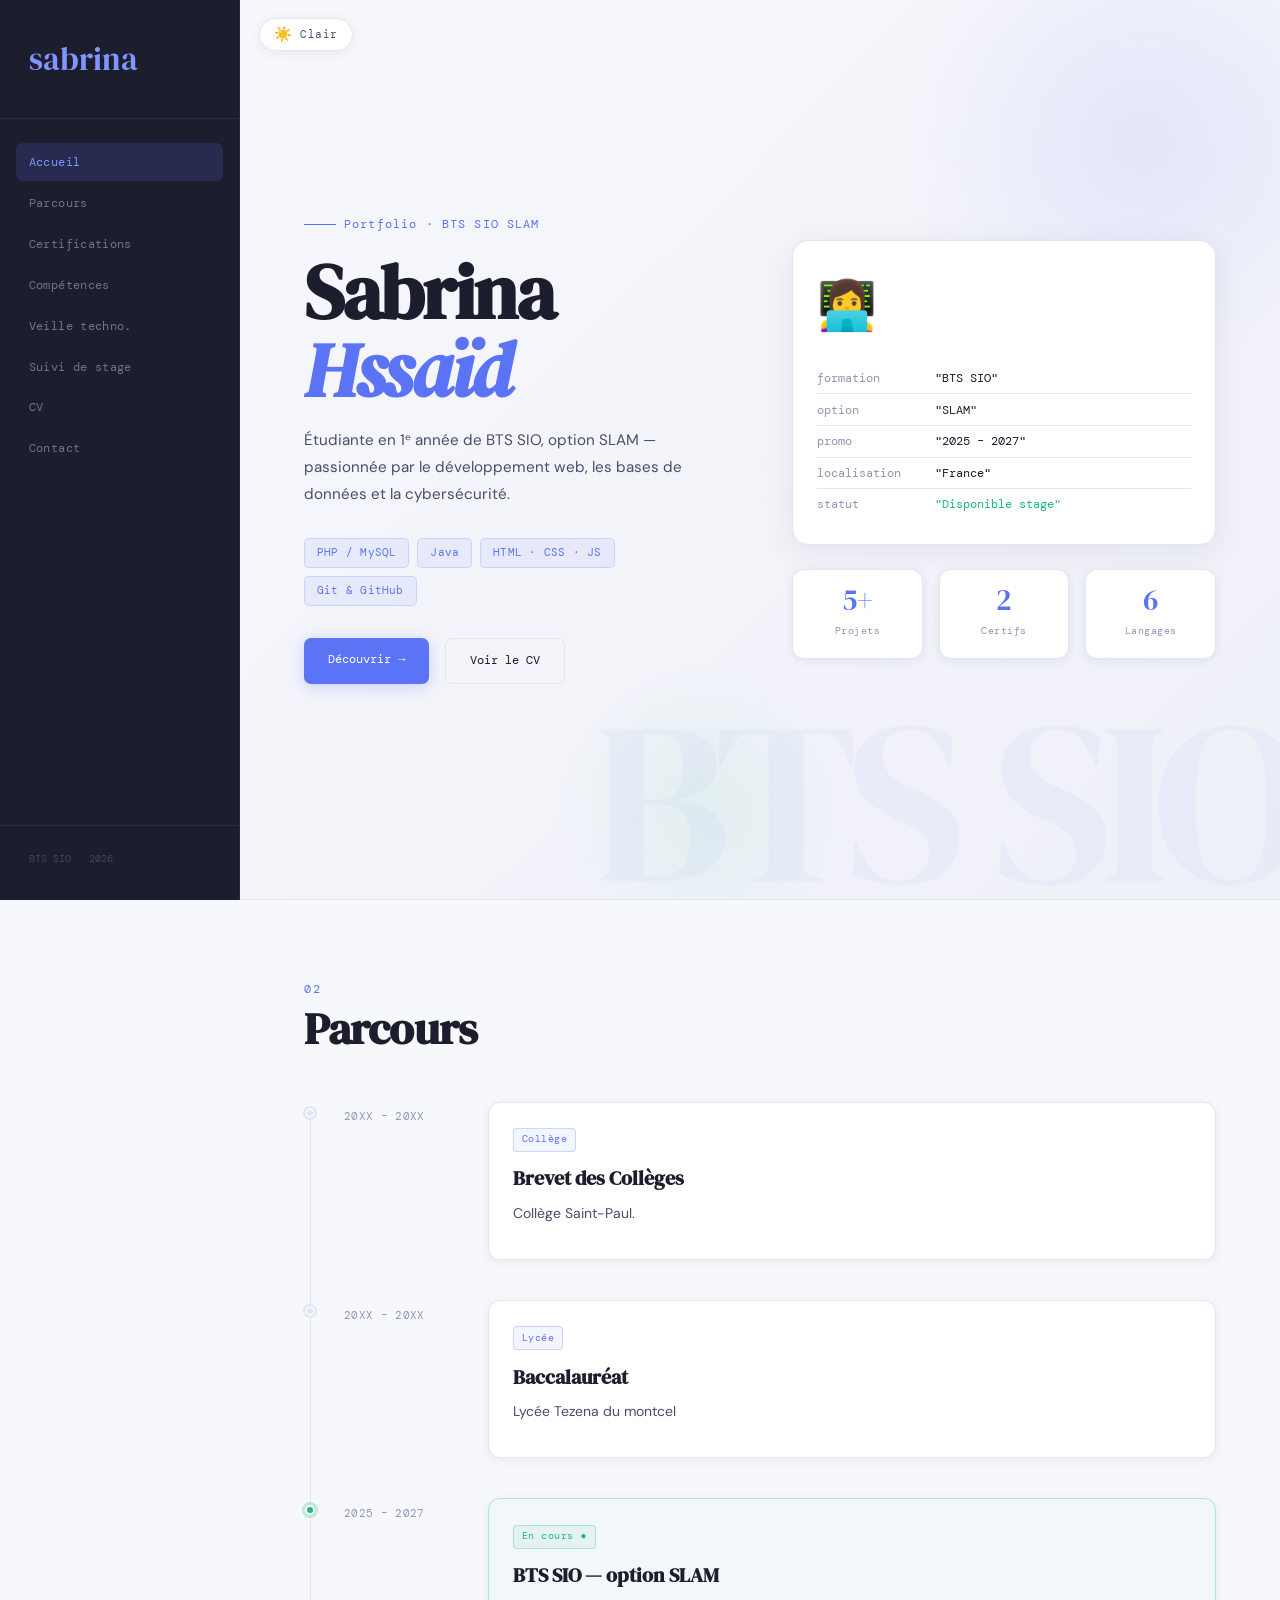
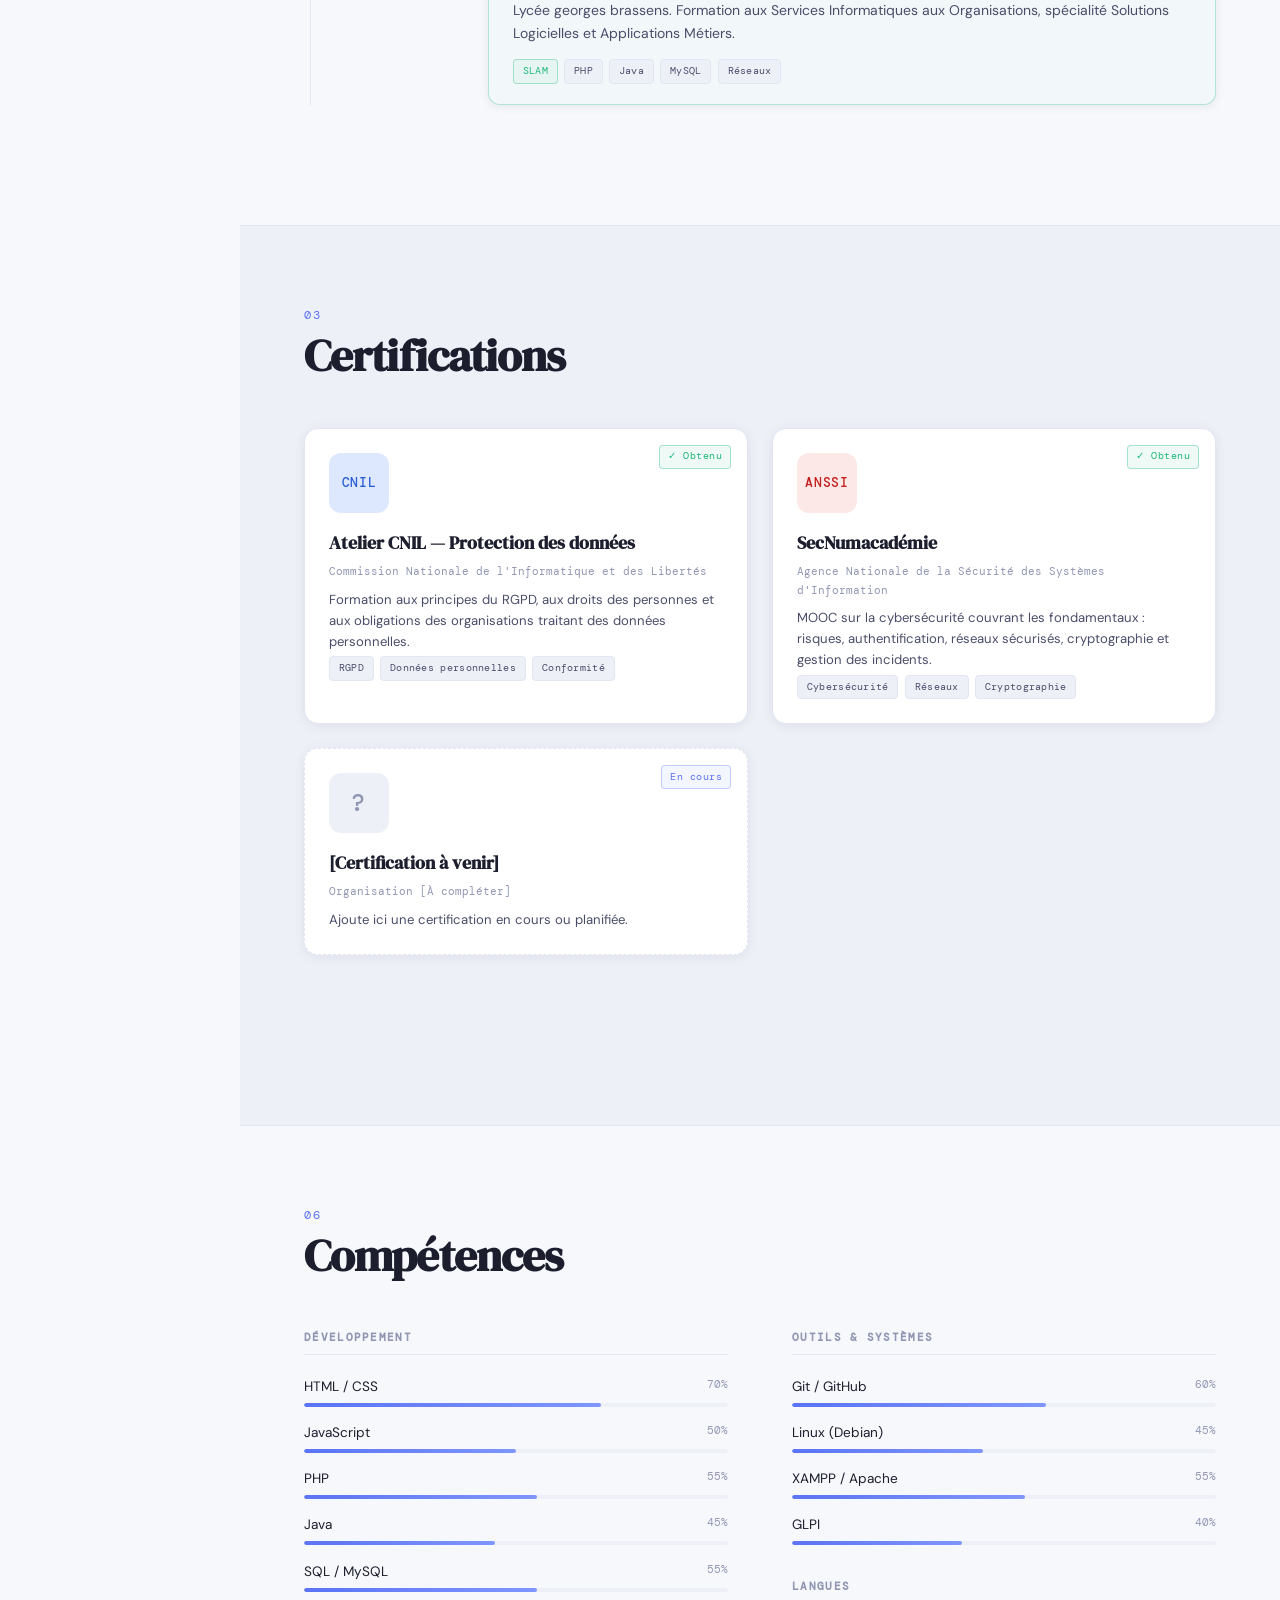
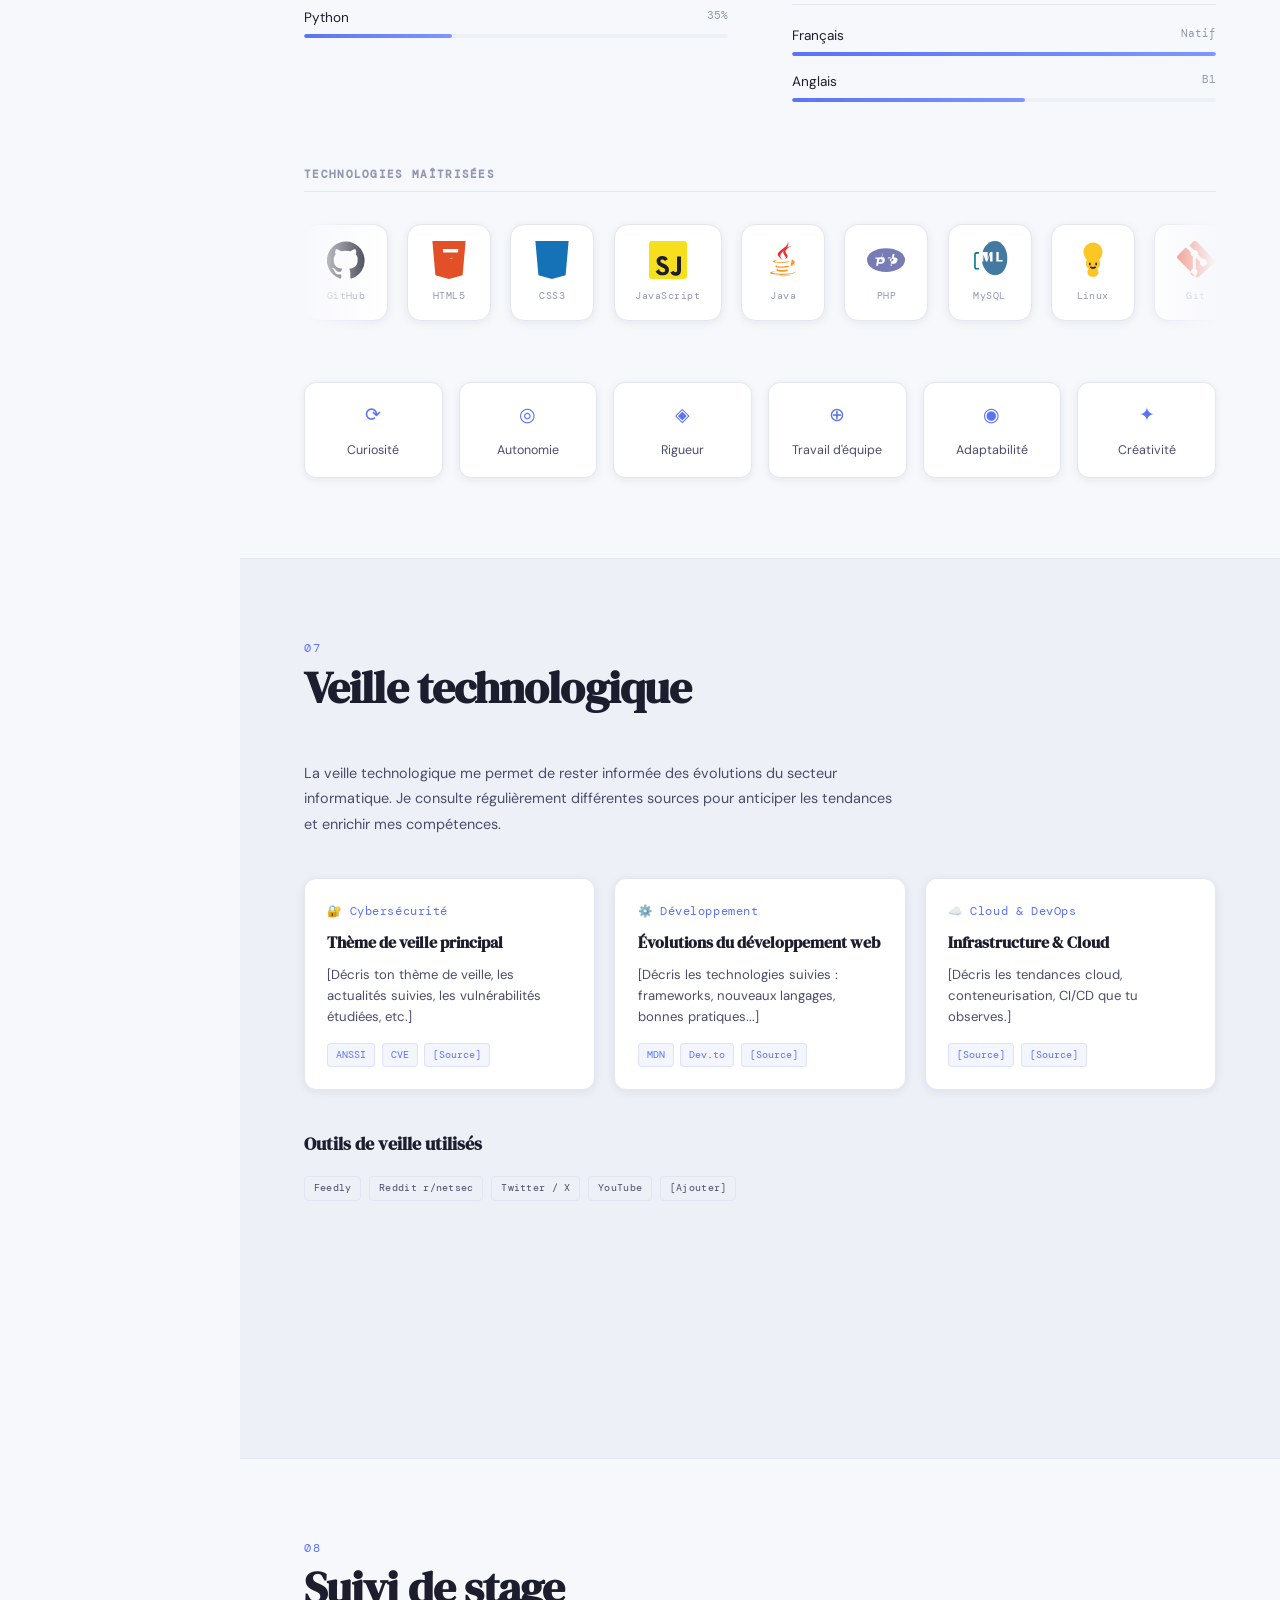
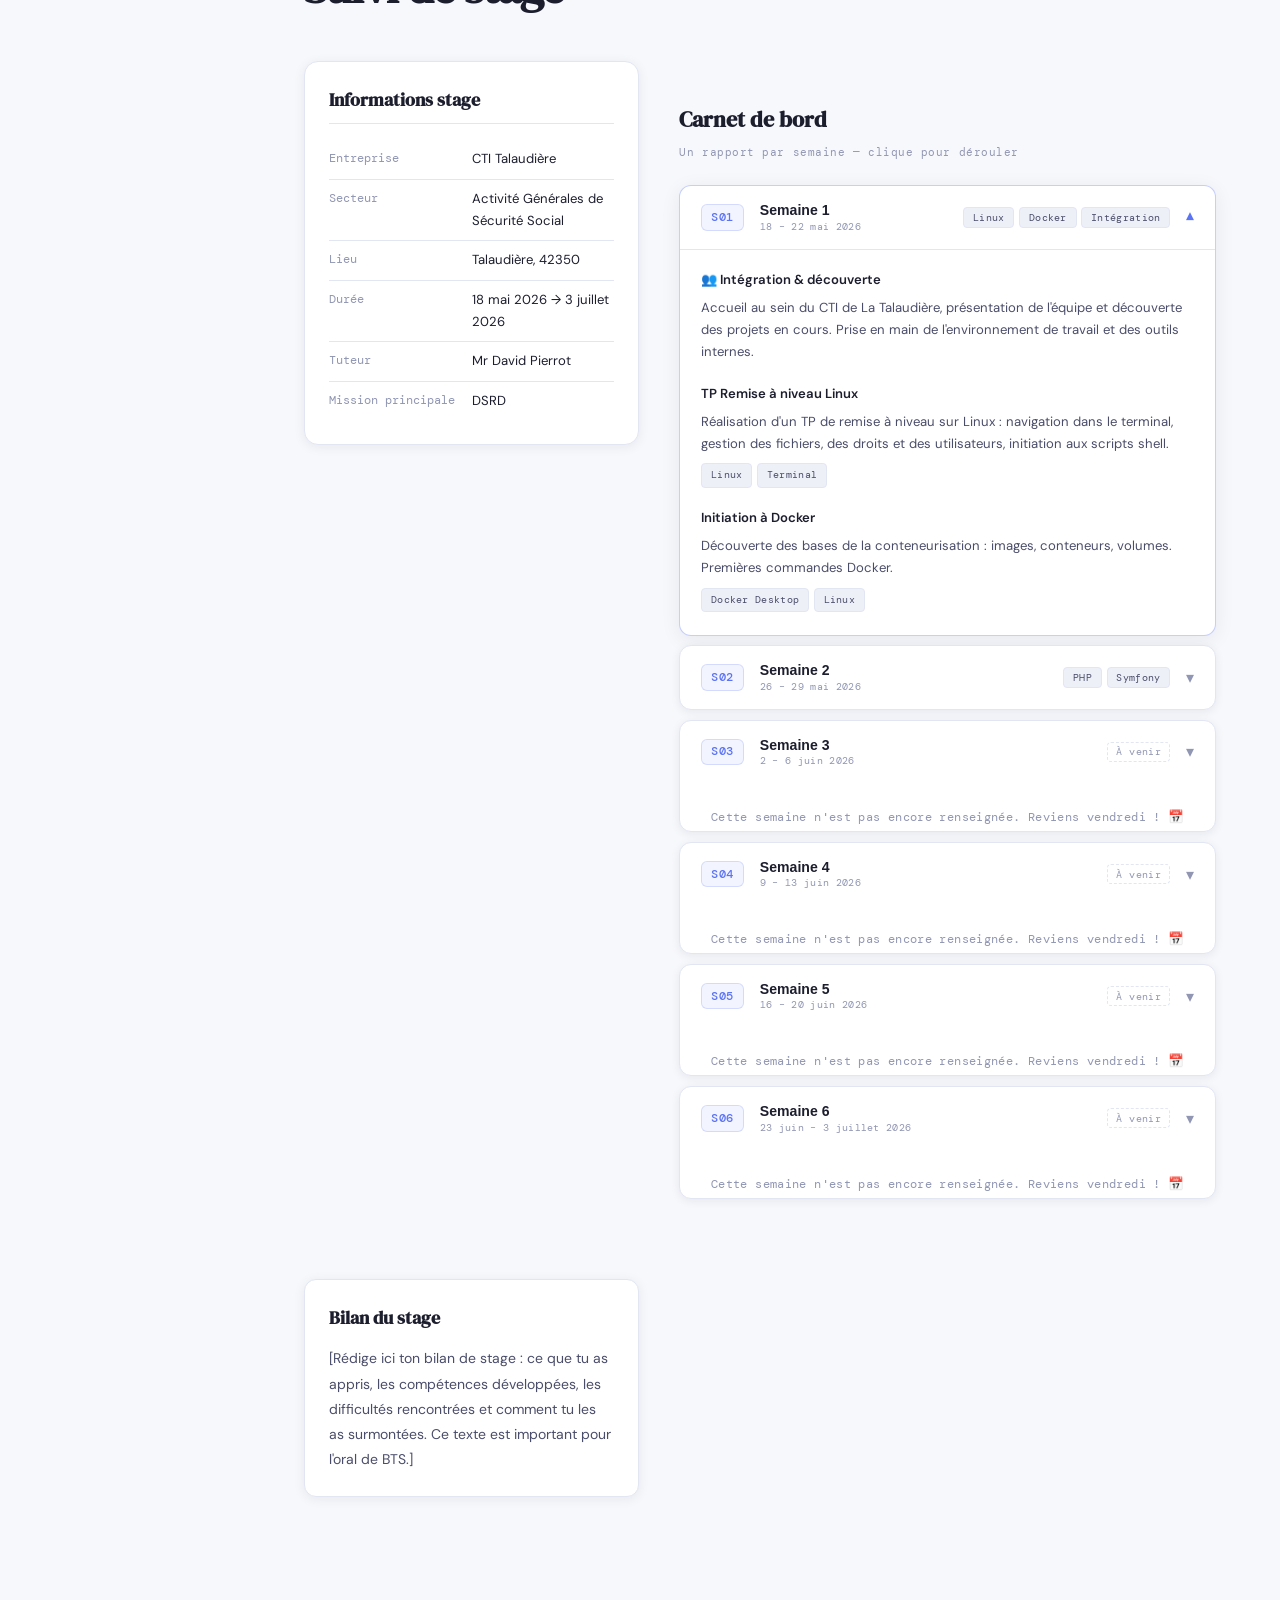
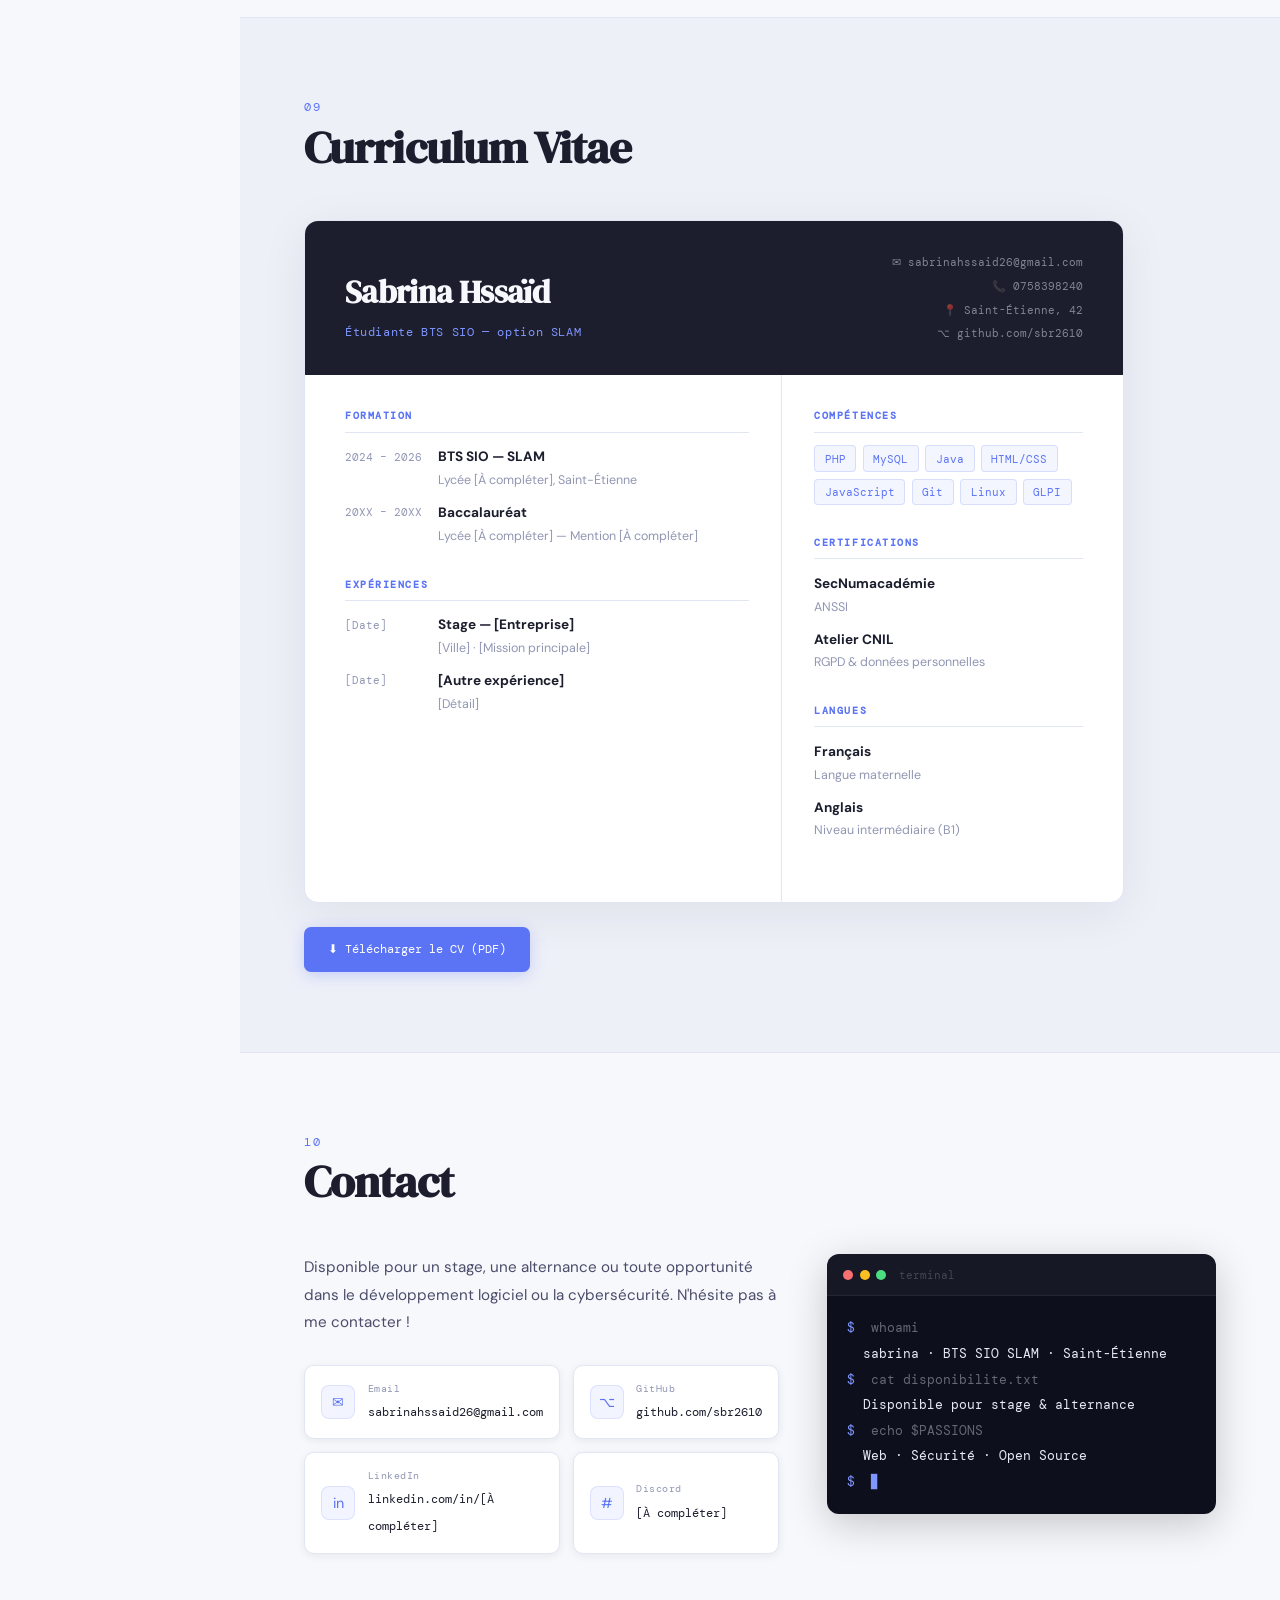
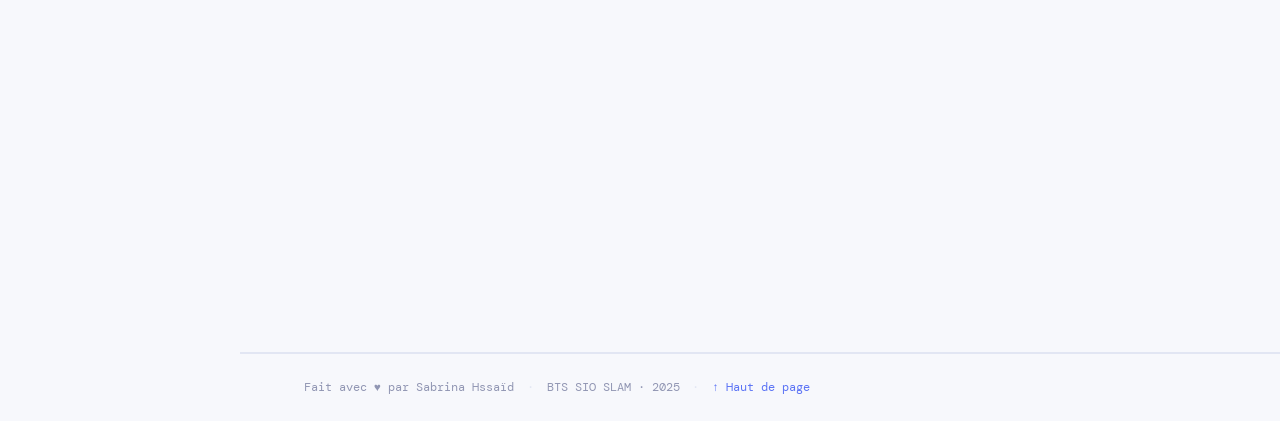
==== commit 9d13ecc5: "semaine 2" ====
--- a/index.html
+++ b/index.html
@@ -629,49 +629,60 @@
             </div>
 
             <div class="carnet-section">
-              <h4 class="carnet-section-title">🐧 TP Remise à niveau Linux</h4>
+              <h4 class="carnet-section-title">TP Remise à niveau Linux</h4>
               <p>Réalisation d'un TP de remise à niveau sur Linux : navigation dans le terminal, gestion des fichiers, des droits et des utilisateurs, initiation aux scripts shell.</p>
               <div class="carnet-tags"><span class="tag">Linux</span><span class="tag">Terminal</span></div>
             </div>
 
             <div class="carnet-section">
-              <h4 class="carnet-section-title">🐳 Initiation à Docker</h4>
+              <h4 class="carnet-section-title">Initiation à Docker</h4>
               <p>Découverte des bases de la conteneurisation : images, conteneurs, volumes. Premières commandes Docker.</p>
-              <div class="carnet-tags"><span class="tag">Docker Desktop</span><span class="tag">Linux</span></div>
-            </div>
-
-            <div class="carnet-bilan-mini">
-              <span class="carnet-bilan-label">✦ Bilan</span>
-              <p>Bonne prise en main de l'environnement. L'intégration dans l'équipe s'est bien passée. Les bases Linux et Docker sont posées pour la suite du stage.</p>
-            </div>
-
+                <div class="carnet-tags"><span class="tag">Docker Desktop</span><span class="tag">Linux</span></div>
+            </div>
+
+            
           </div>
         </div>
       </div>
       <!-- FIN SEMAINE 1 -->
 
-      <!-- SEMAINE 2 — modèle vierge à dupliquer -->
-      <div class="carnet-item" id="semaine-2">
-        <button class="carnet-btn" aria-expanded="false" aria-controls="carnet-body-2">
-          <div class="carnet-btn-left">
-            <span class="carnet-num">S02</span>
-            <div class="carnet-btn-info">
-              <span class="carnet-week-title">Semaine 2</span>
-              <span class="carnet-dates">26 – 30 mai 2026</span>
-            </div>
-          </div>
-          <div class="carnet-btn-right">
-            <span class="carnet-tags-preview carnet-soon">À venir</span>
-            <span class="carnet-chevron">▾</span>
-          </div>
-        </button>
-        <div class="carnet-body" id="carnet-body-2">
-          <div class="carnet-body-inner carnet-empty">
-            <p>Cette semaine n'est pas encore renseignée. Reviens vendredi ! 📅</p>
-          </div>
-        </div>
-      </div>
-      <!-- FIN SEMAINE 2 -->
+<!-- SEMAINE 2 -->
+<div class="carnet-item" id="semaine-2">
+  <button class="carnet-btn" aria-expanded="false" aria-controls="carnet-body-2">
+    <div class="carnet-btn-left">
+      <span class="carnet-num">S02</span>
+      <div class="carnet-btn-info">
+        <span class="carnet-week-title">Semaine 2</span>
+        <span class="carnet-dates">26 – 29 mai 2026</span>
+      </div>
+    </div>
+    <div class="carnet-btn-right">
+      <span class="carnet-tags-preview">
+        <span class="tag">PHP</span>
+        <span class="tag">Symfony</span>
+      </span>
+      <span class="carnet-chevron">▾</span>
+    </div>
+  </button>
+  <div class="carnet-body" id="carnet-body-2">
+    <div class="carnet-body-inner">
+
+      <div class="carnet-section">
+        <h4 class="carnet-section-title">Exercices PHP</h4>
+        <p>Révision et consolidation des bases du PHP à travers une série d'exercices pratiques : manipulation de variables, fonctions, tableaux, formulaires et interaction avec une base de données, regex , methode GET/POST , SESSION , class etc.</p>
+        <div class="carnet-tags"><span class="tag">PHP</span></div>
+      </div>
+
+      <div class="carnet-section">
+        <h4 class="carnet-section-title">Découverte de Symfony</h4>
+        <p>Début de la découverte de Symfony , premiers pas dans l'environnement Symfony en vue de l'utiliser pour mon projet de stage.</p>
+        <div class="carnet-tags"><span class="tag">Symfony</span><span class="tag">PHP</span></div>
+      </div>
+
+    </div>
+  </div>
+</div>
+<!-- FIN SEMAINE 2 -->
 
       <!-- SEMAINE 3 -->
       <div class="carnet-item" id="semaine-3">
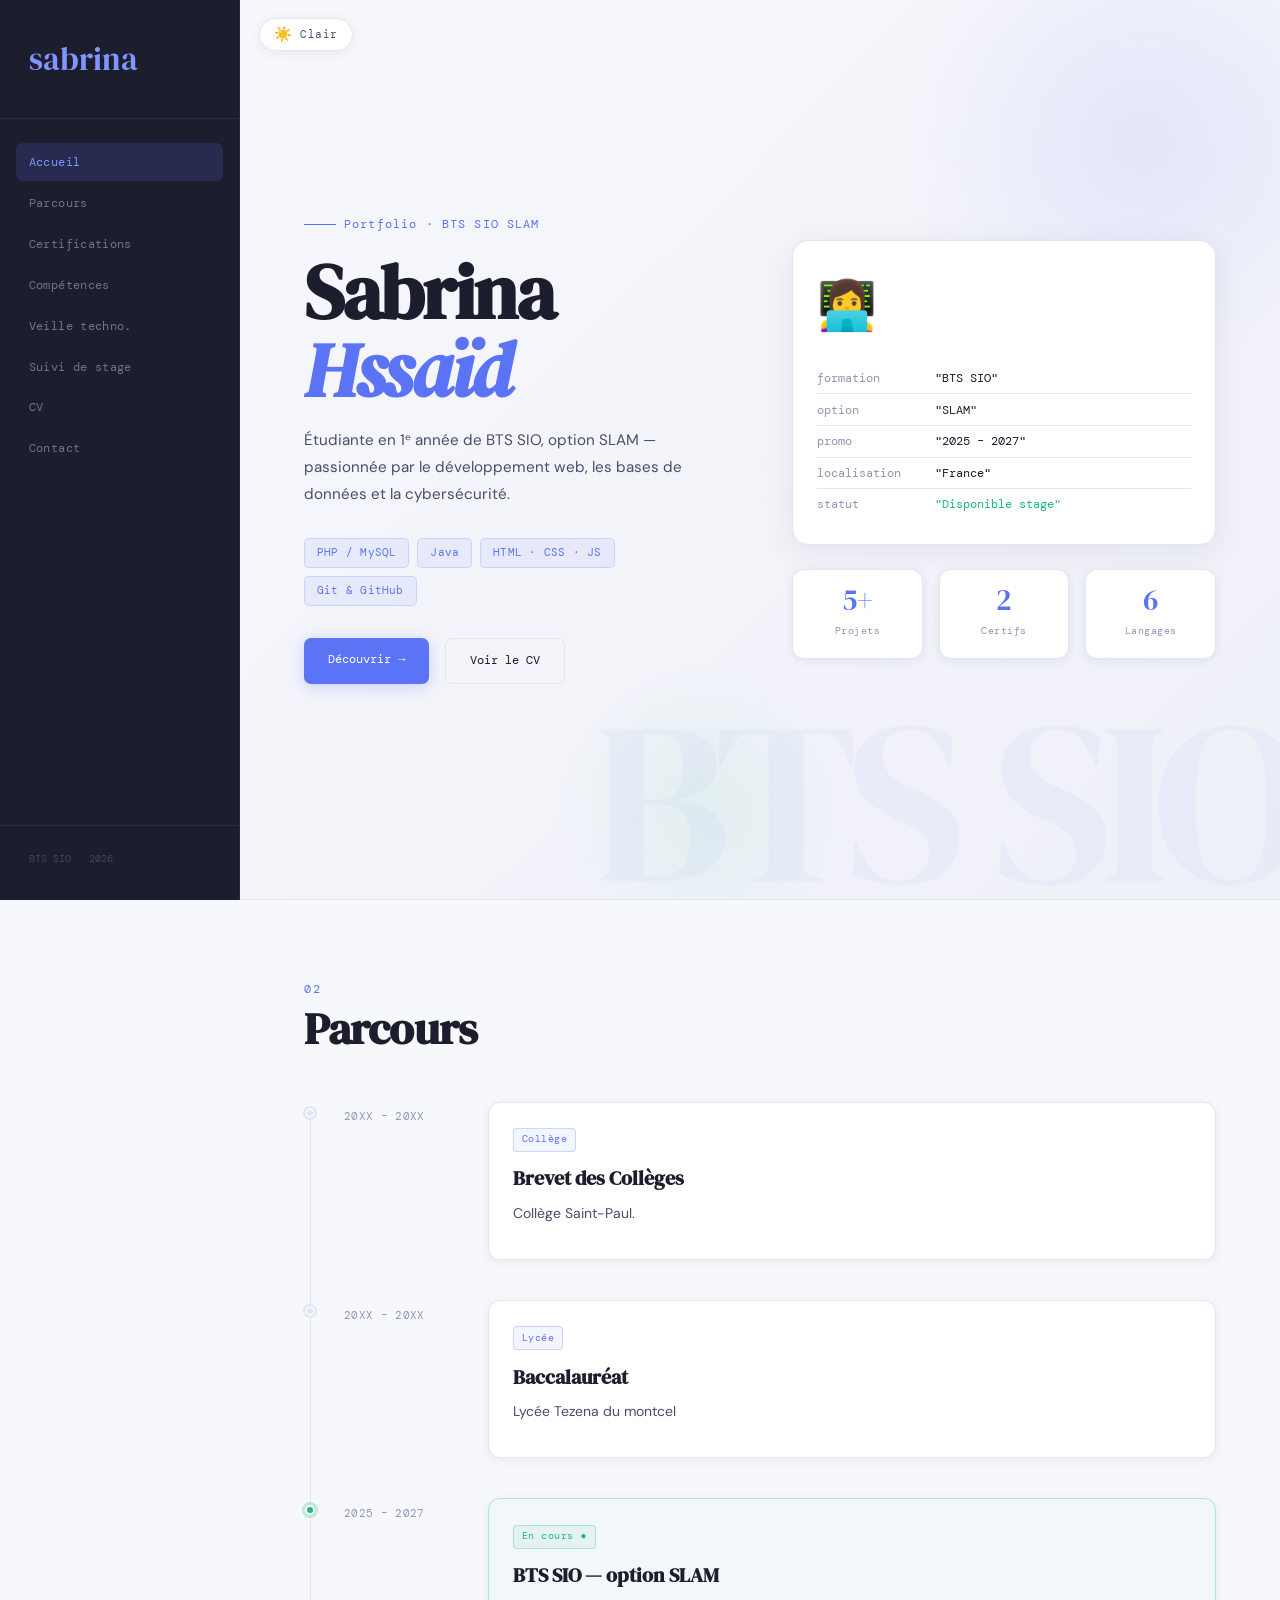
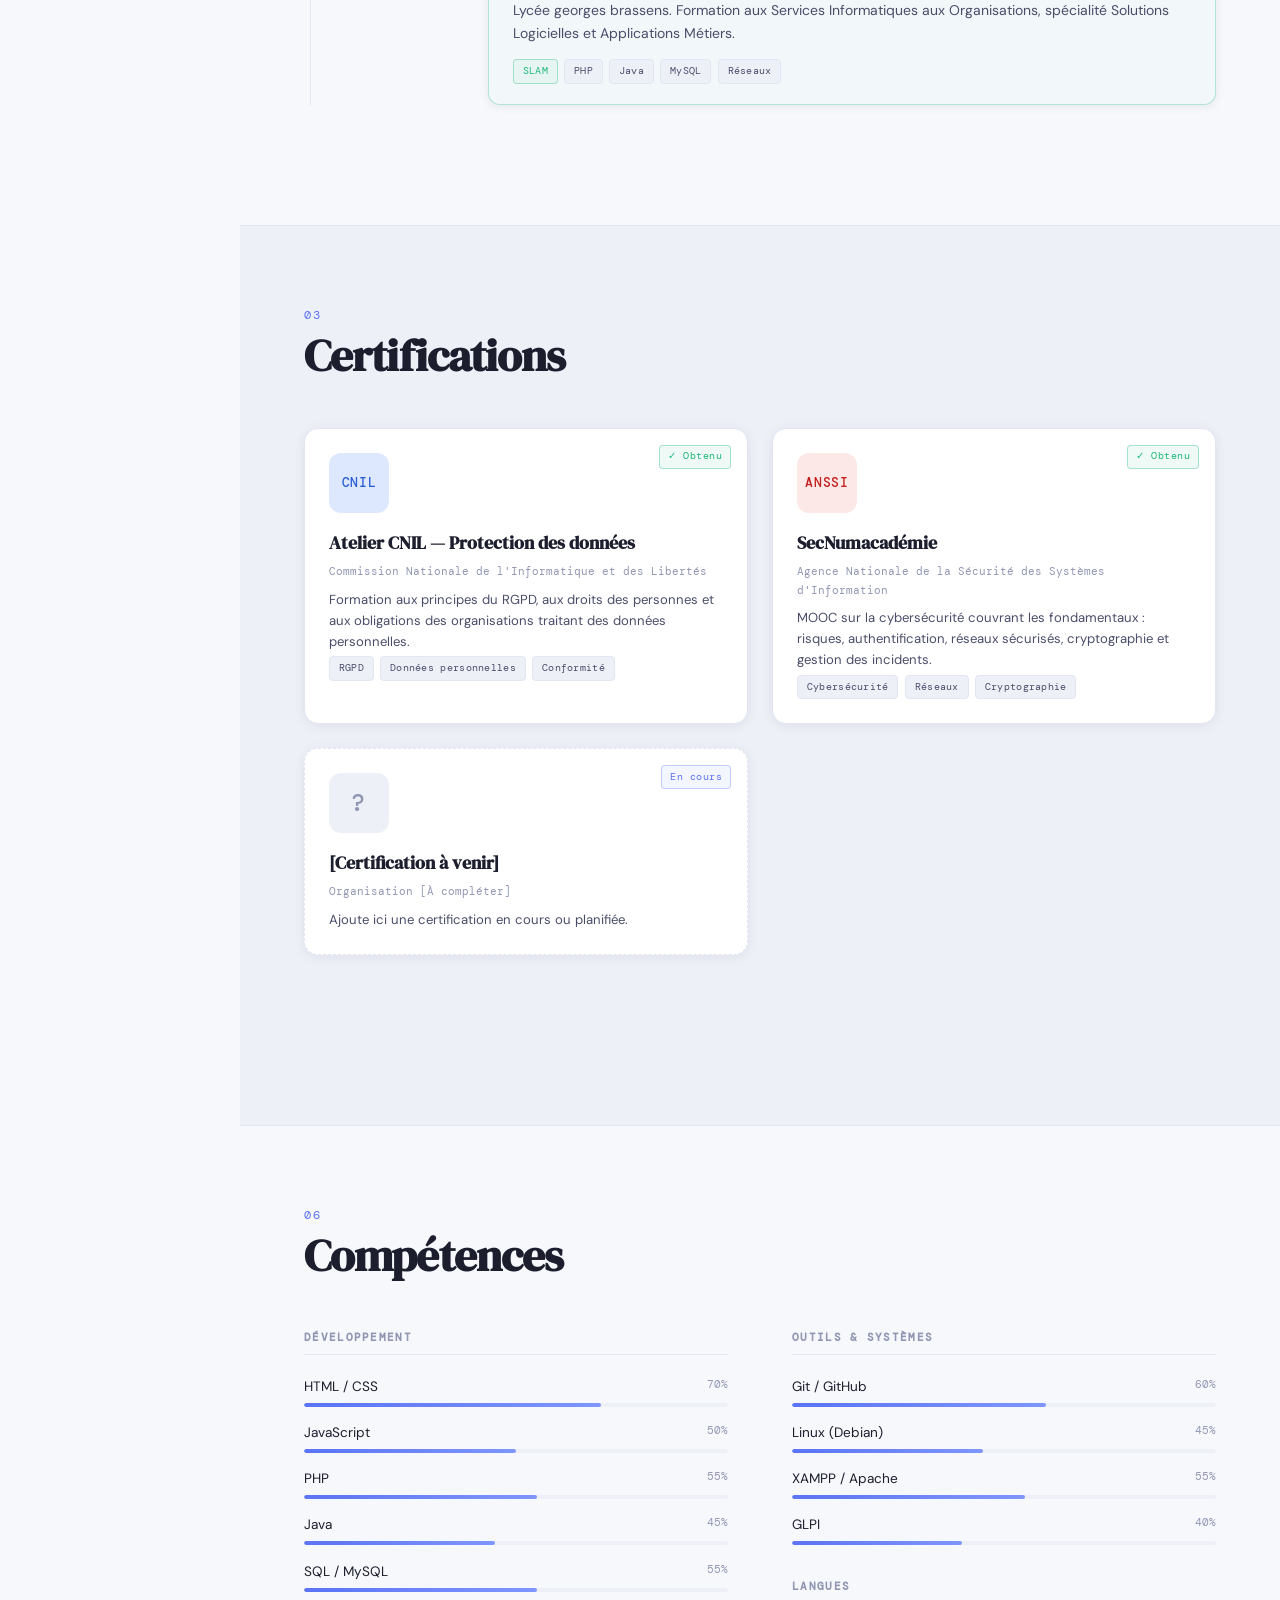
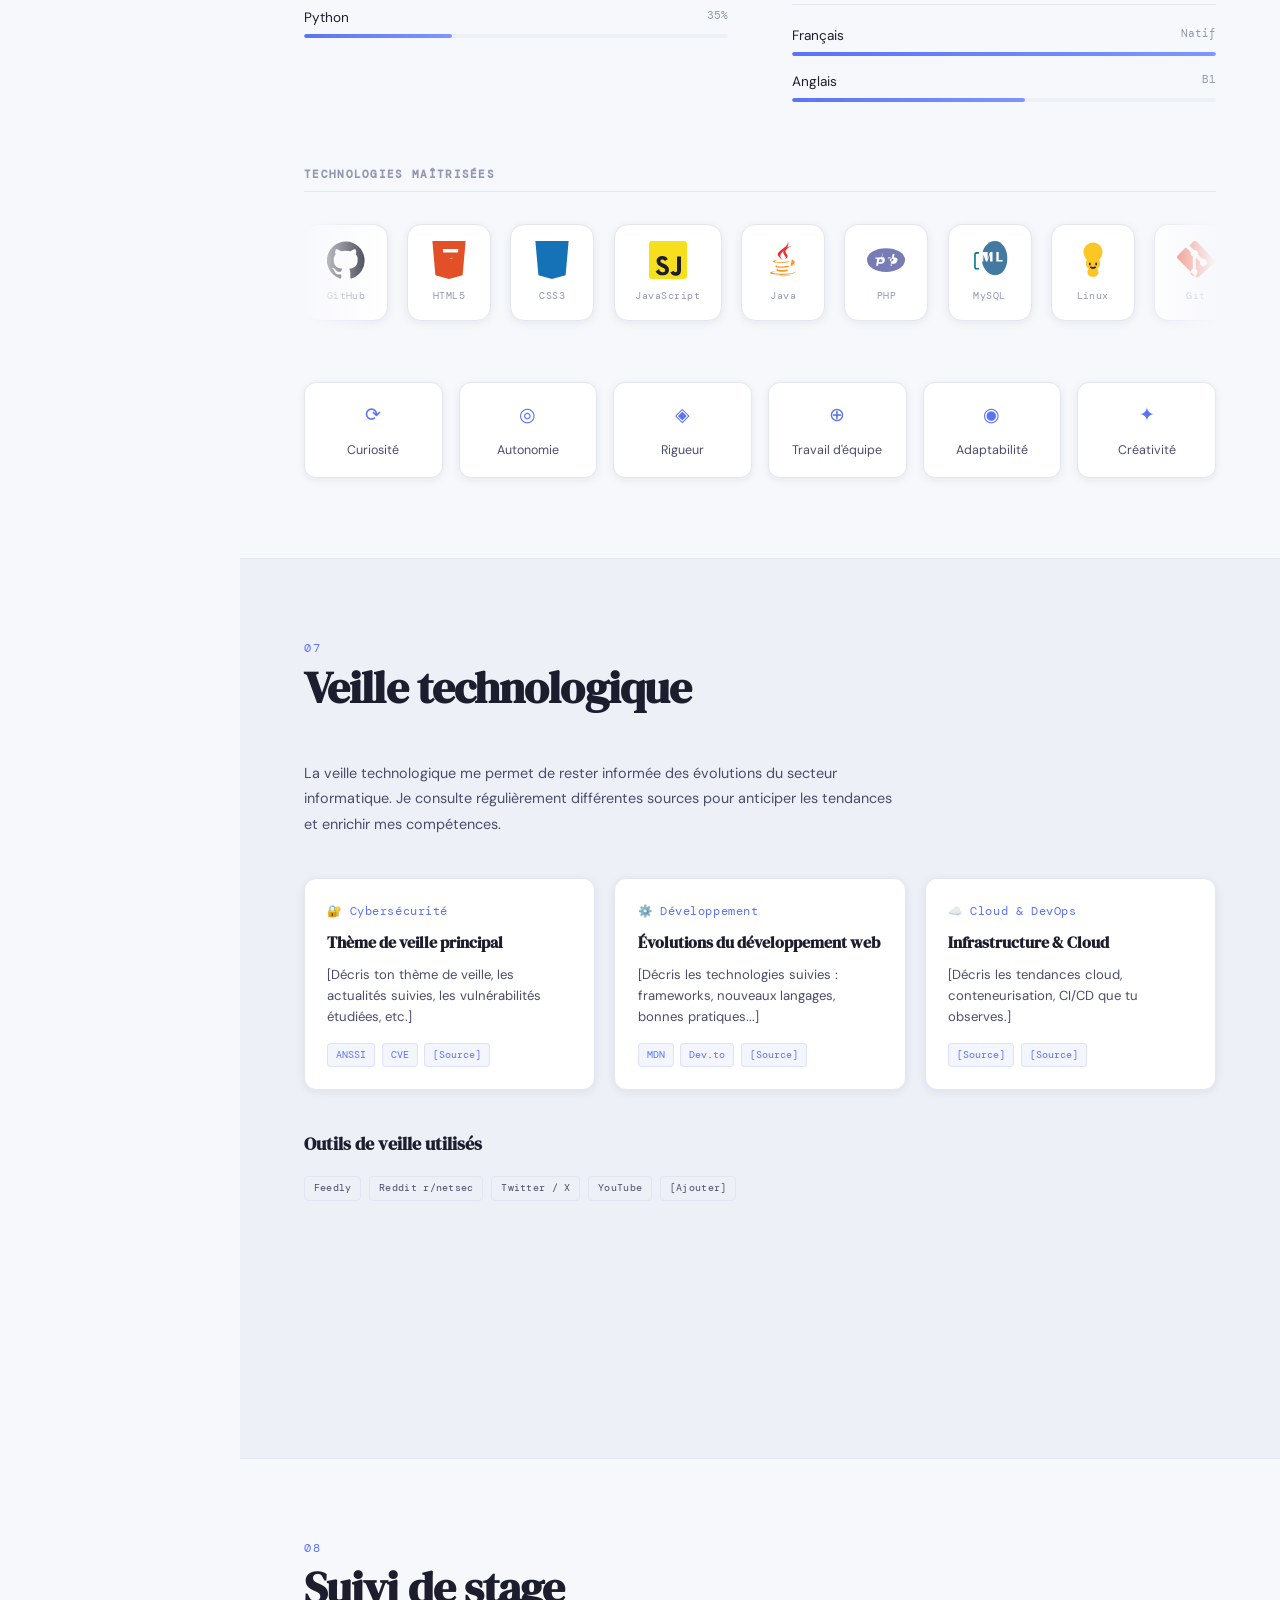
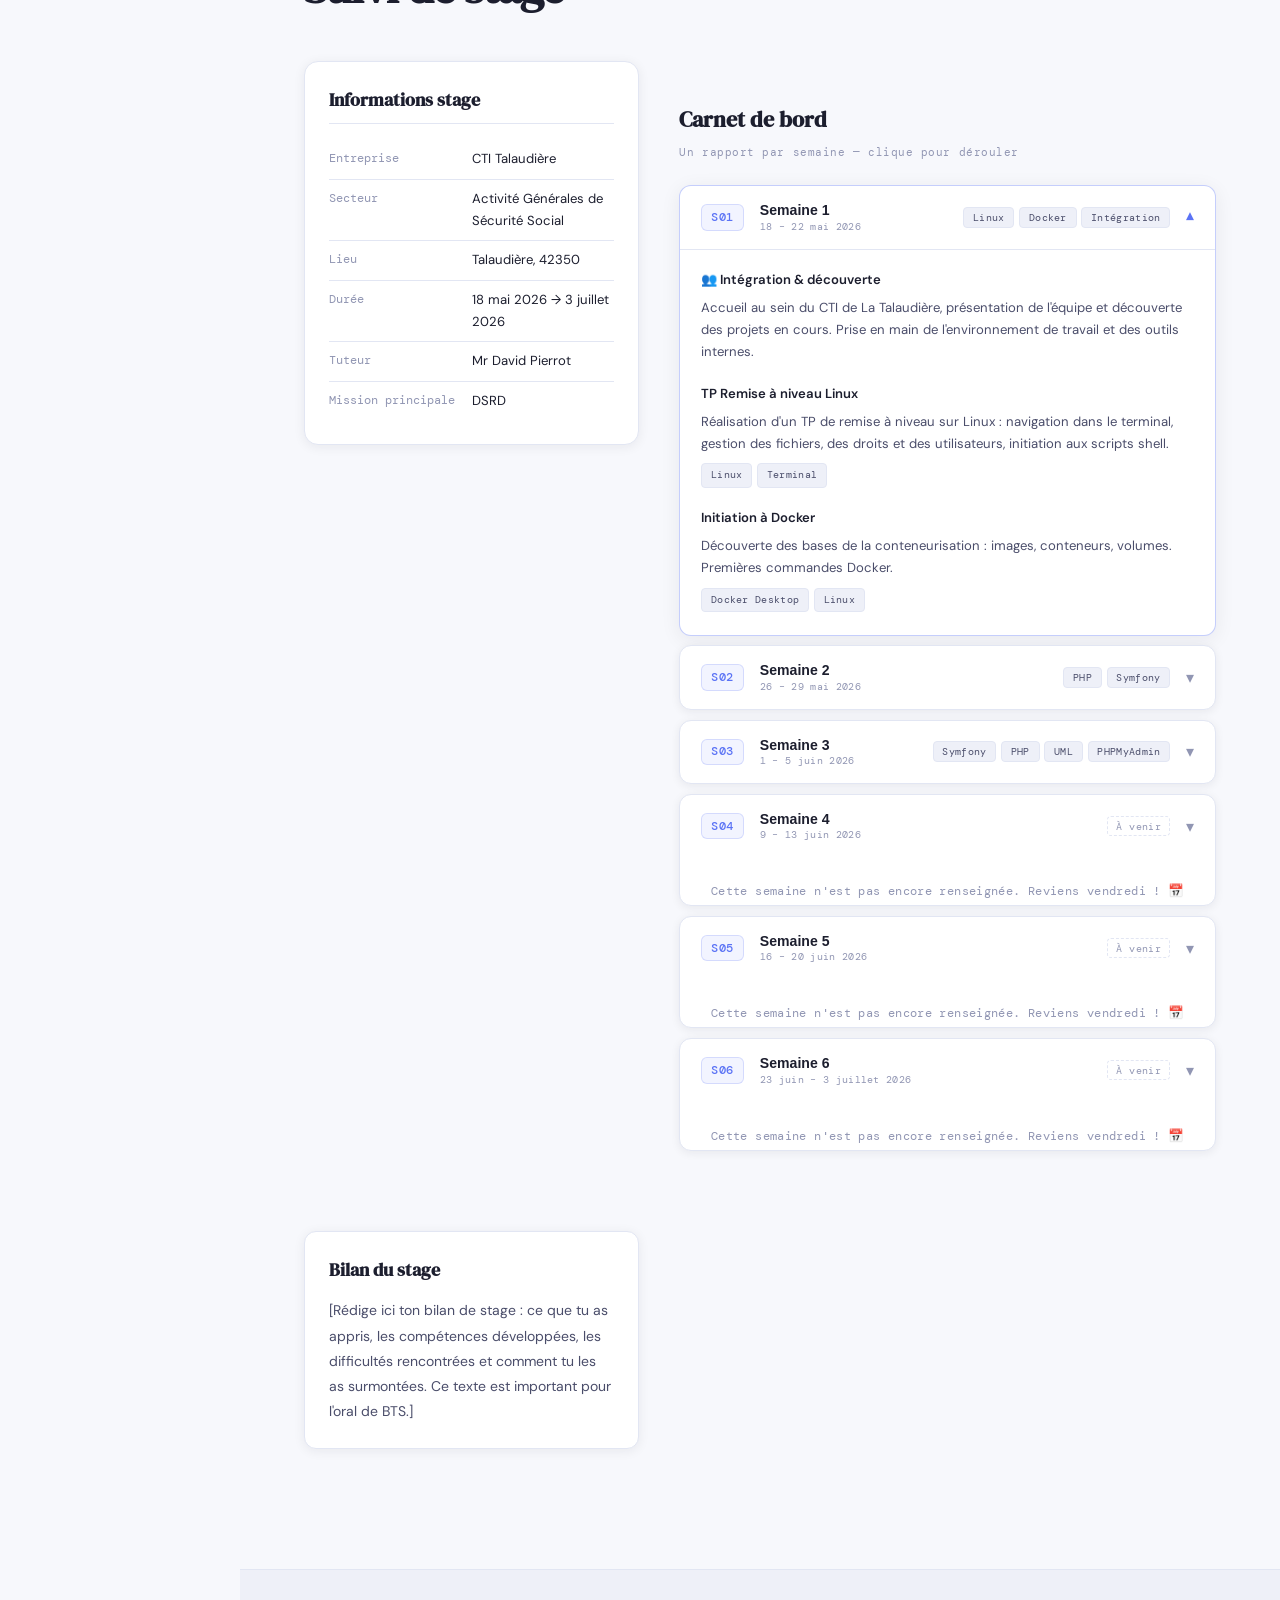
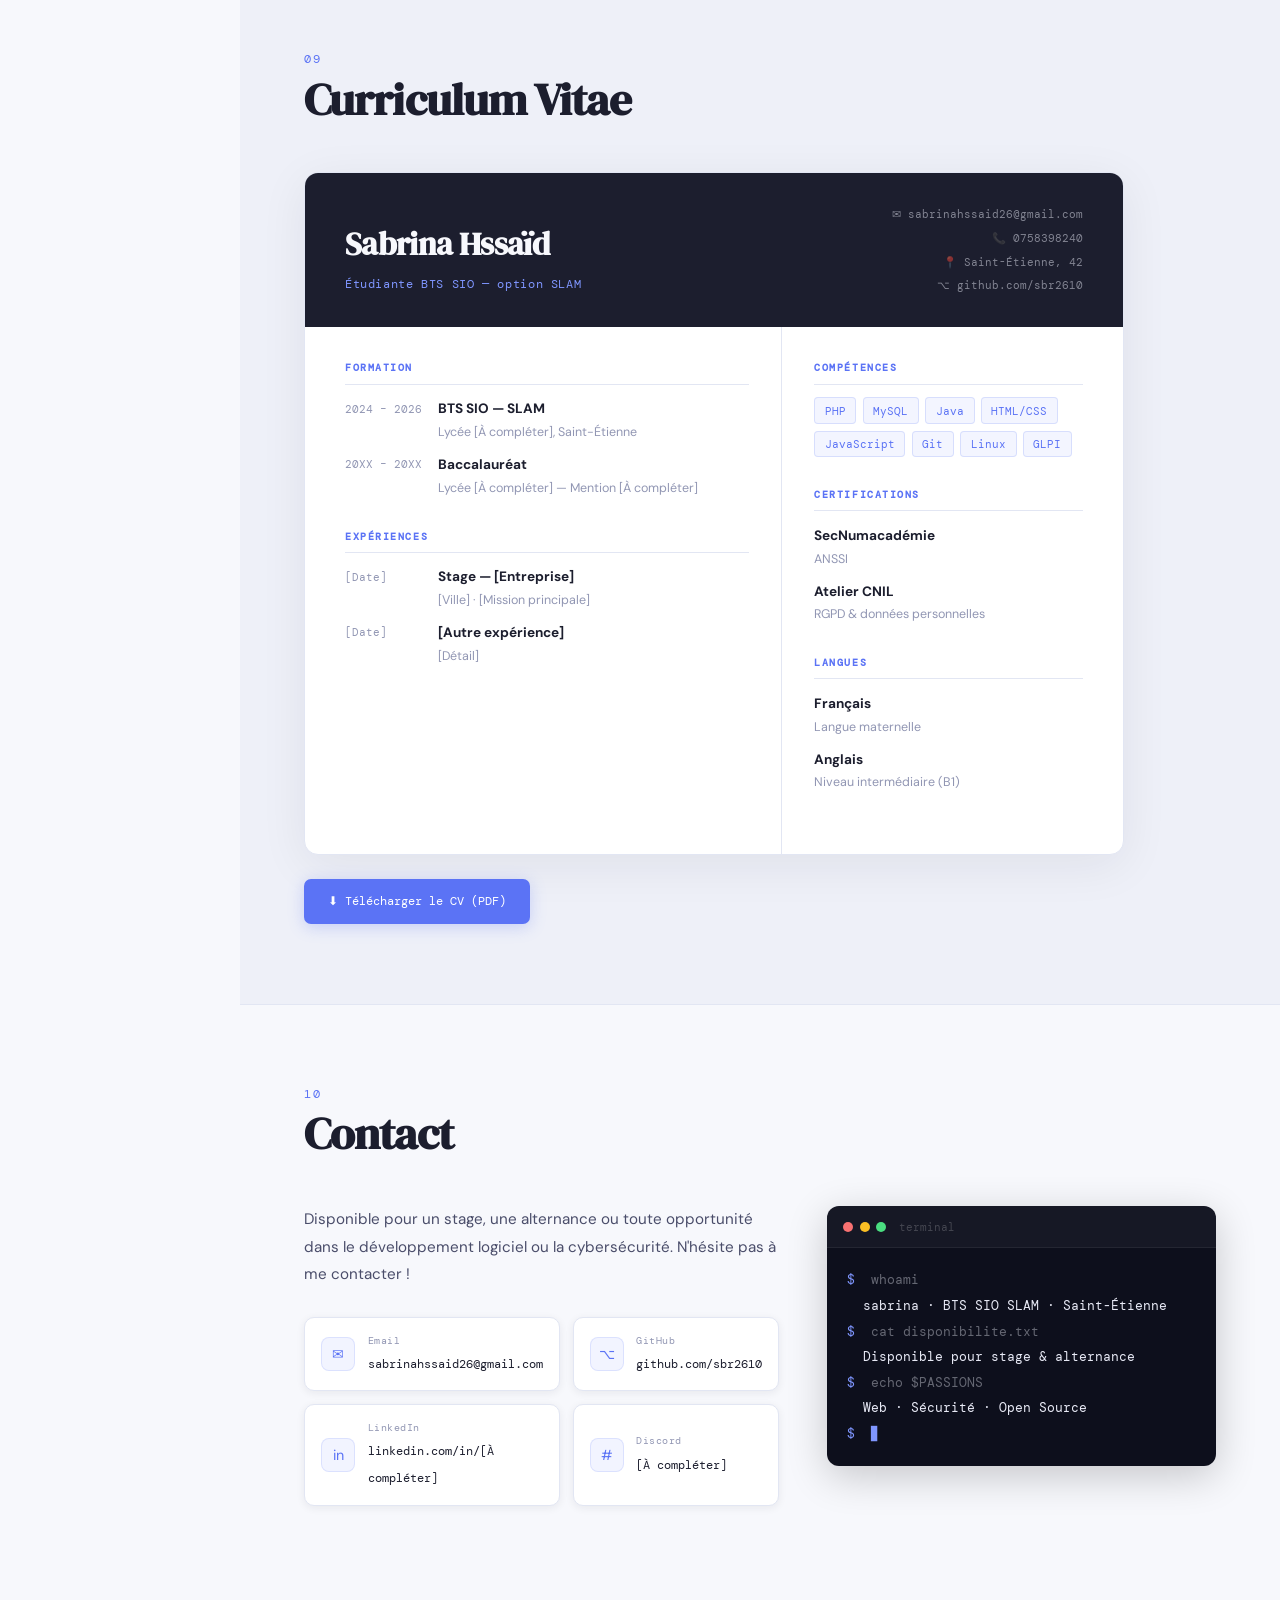
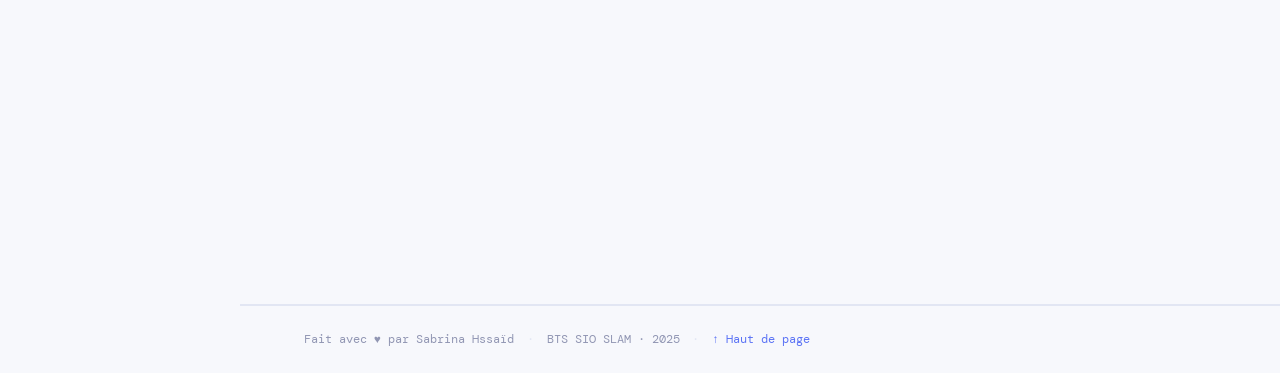
==== commit 59175b0d: "S03" ====
--- a/index.html
+++ b/index.html
@@ -684,27 +684,60 @@
 </div>
 <!-- FIN SEMAINE 2 -->
 
-      <!-- SEMAINE 3 -->
-      <div class="carnet-item" id="semaine-3">
-        <button class="carnet-btn" aria-expanded="false" aria-controls="carnet-body-3">
-          <div class="carnet-btn-left">
-            <span class="carnet-num">S03</span>
-            <div class="carnet-btn-info">
-              <span class="carnet-week-title">Semaine 3</span>
-              <span class="carnet-dates">2 – 6 juin 2026</span>
-            </div>
-          </div>
-          <div class="carnet-btn-right">
-            <span class="carnet-tags-preview carnet-soon">À venir</span>
-            <span class="carnet-chevron">▾</span>
-          </div>
-        </button>
-        <div class="carnet-body" id="carnet-body-3">
-          <div class="carnet-body-inner carnet-empty">
-            <p>Cette semaine n'est pas encore renseignée. Reviens vendredi ! 📅</p>
-          </div>
-        </div>
-      </div>
+<!-- SEMAINE 3 -->
+
+<div class="carnet-item" id="semaine-3">
+  <button class="carnet-btn" aria-expanded="false" aria-controls="carnet-body-2">
+    <div class="carnet-btn-left">
+      <span class="carnet-num">S03</span>
+      <div class="carnet-btn-info">
+        <span class="carnet-week-title">Semaine 3</span>
+        <span class="carnet-dates">1 – 5 juin 2026</span>
+      </div>
+    </div>
+    <div class="carnet-btn-right">
+      <span class="carnet-tags-preview">
+        <span class="tag">Symfony</span>
+        <span class="tag">PHP</span>
+        <span class="tag">UML</span>
+        <span class="tag">PHPMyAdmin</span>
+      </span>
+      <span class="carnet-chevron">▾</span>
+    </div>
+  </button>
+
+  <div class="carnet-body" id="carnet-body-2">
+    <div class="carnet-body-inner">
+
+      <div class="carnet-section">
+        <h4 class="carnet-section-title">Conception de la base de données</h4>
+        <p>Conception de la structure de la base de données du projet : modélisation des entités et de leurs relations. Création d'un diagramme de classes (type UML/MLD) avec les attributs de chaque entité, sans les méthodes, en vue de l'intégration en base.</p>
+        <div class="carnet-tags"><span class="tag">UML</span><span class="tag">MLD</span><span class="tag">PHPMyAdmin</span></div>
+      </div>
+
+      <div class="carnet-section">
+        <h4 class="carnet-section-title">Diagramme des cas d'utilisation</h4>
+        <p>Réalisation d'un diagramme des cas d'utilisation (use case) représentant les acteurs et leurs interactions avec l'application : qui peut accéder à quoi et effectuer quelles actions.</p>
+        <div class="carnet-tags"><span class="tag">UML</span></div>
+      </div>
+
+      <div class="carnet-section">
+        <h4 class="carnet-section-title">Apprentissage & prise en main de Symfony</h4>
+        <p>Poursuite de l'apprentissage du framework Symfony sur VS Code avant de commencer le développement. Découverte de l'architecture et des conventions du framework.</p>
+        <div class="carnet-tags"><span class="tag">Symfony</span><span class="tag">VS Code</span><span class="tag">PHP</span></div>
+      </div>
+
+      <div class="carnet-section">
+        <h4 class="carnet-section-title">Création des entités & développement de l'application</h4>
+        <p>Création des entités PHP sous Symfony : <code>Born.php</code>, <code>Reservation.php</code>, ainsi que les pages existantes comme <code>accueil.php</code>. Développement de l'application avec du JavaScript et du CSS intégré dans les templates Symfony. L'application est fonctionnelle, quelques améliorations restent à apporter.</p>
+        <div class="carnet-tags"><span class="tag">Symfony</span><span class="tag">PHP</span><span class="tag">JavaScript</span><span class="tag">CSS</span><span class="tag">VS Code</span></div>
+      </div>
+
+    </div>
+  </div>
+</div>
+
+      <!-- FIN SEMAINE 3 -->
 
       <!-- SEMAINE 4 -->
       <div class="carnet-item" id="semaine-4">
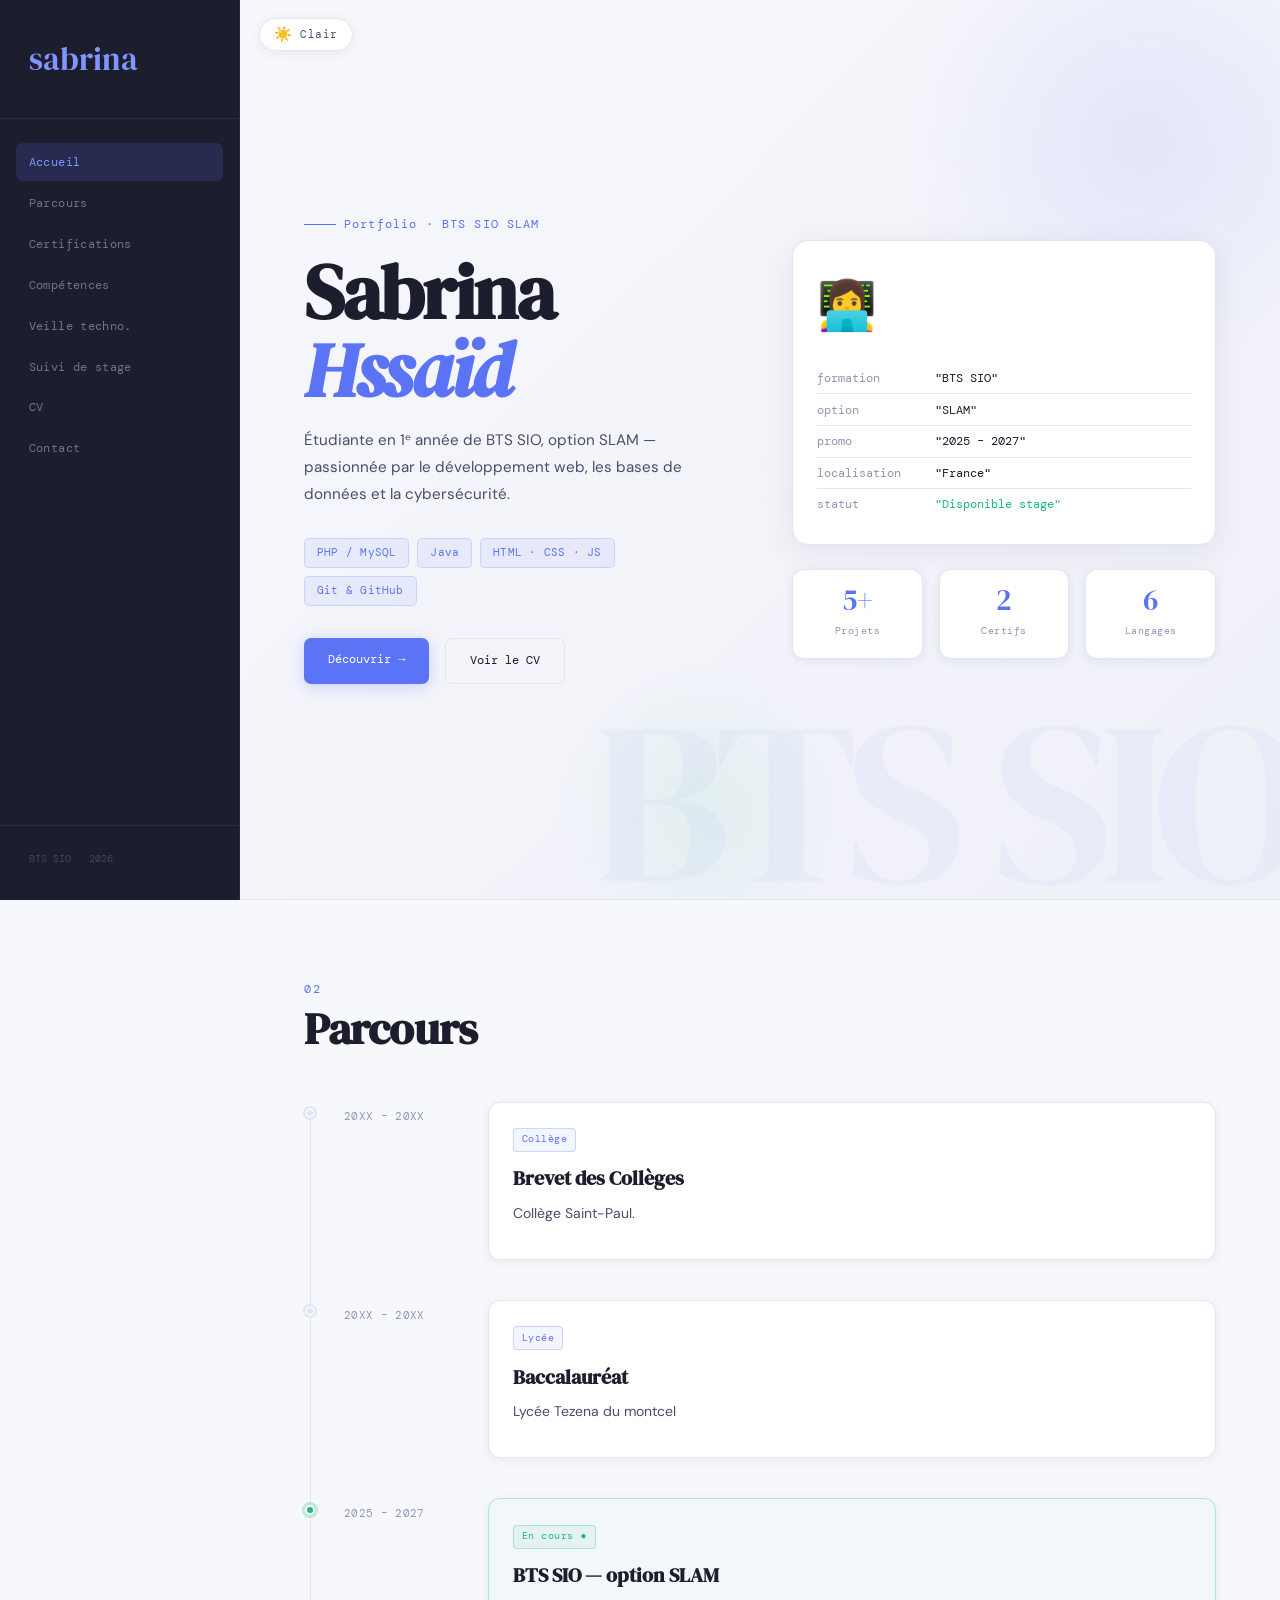
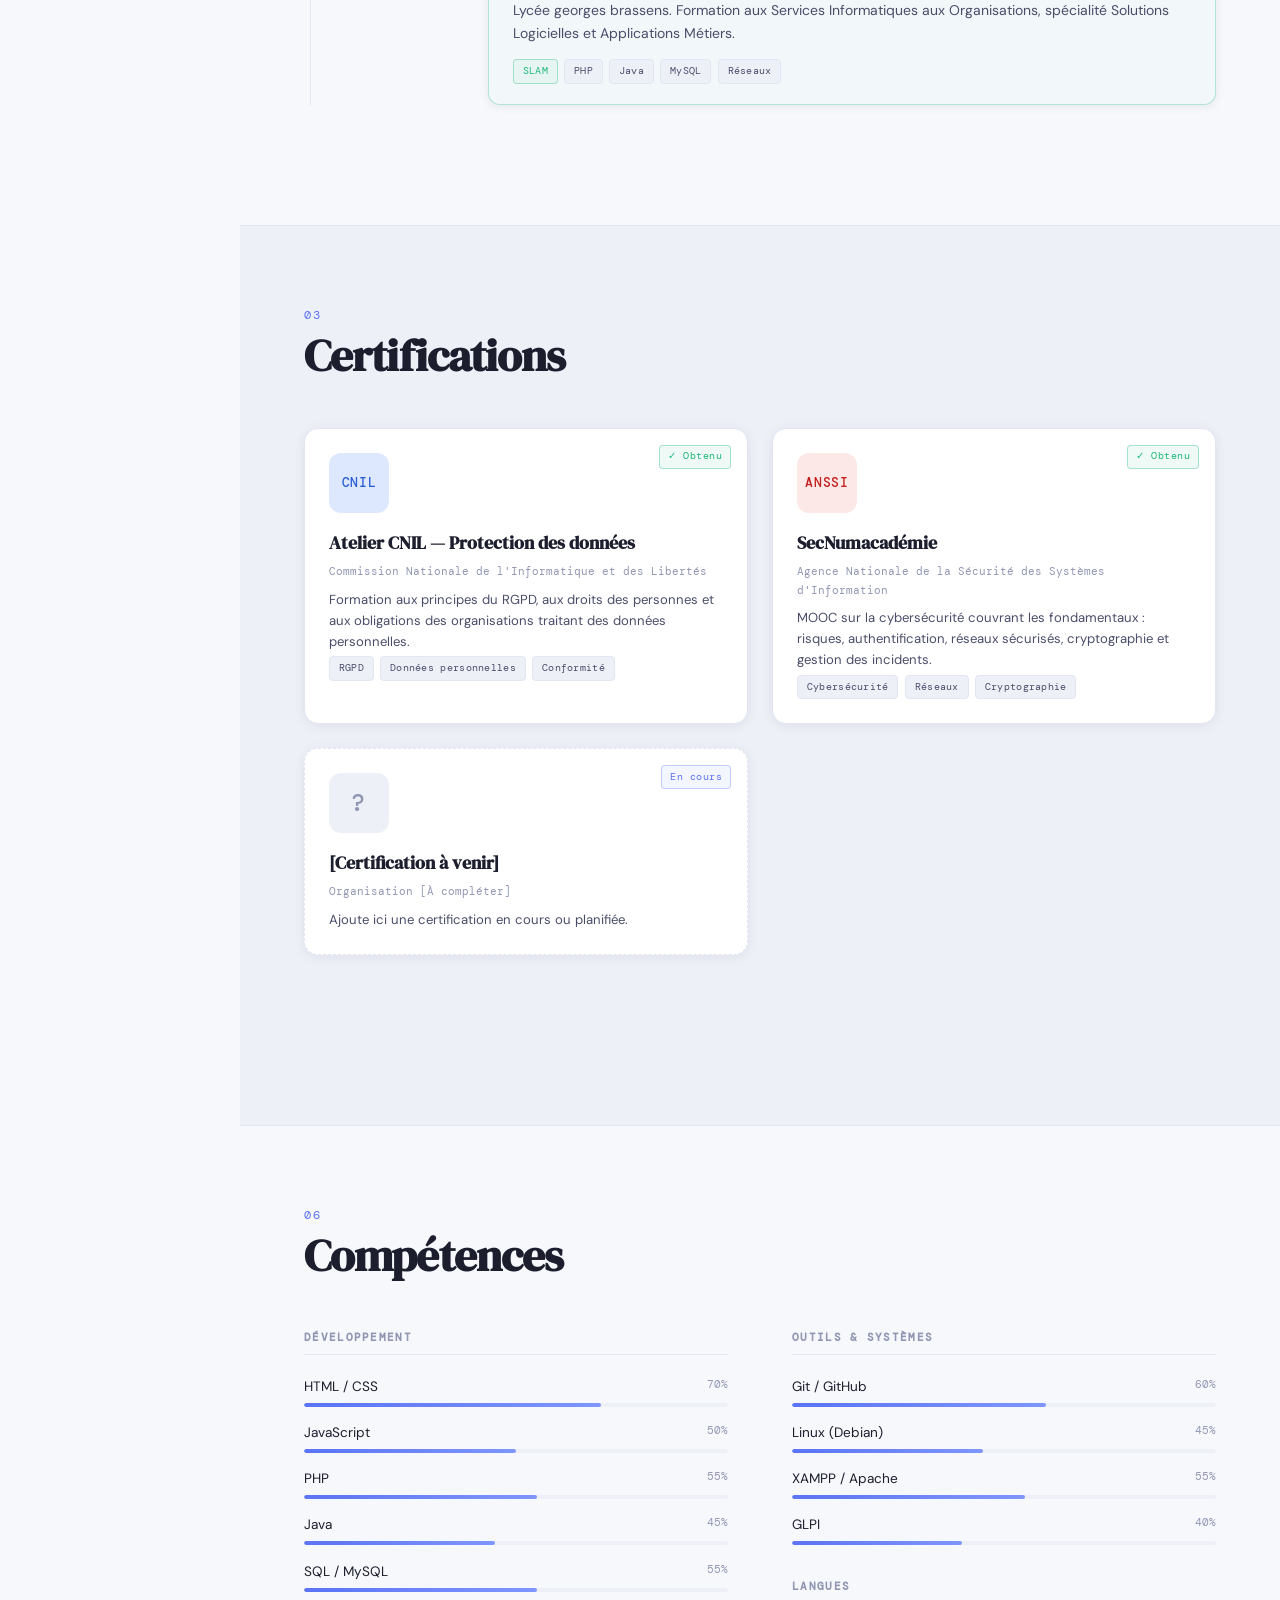
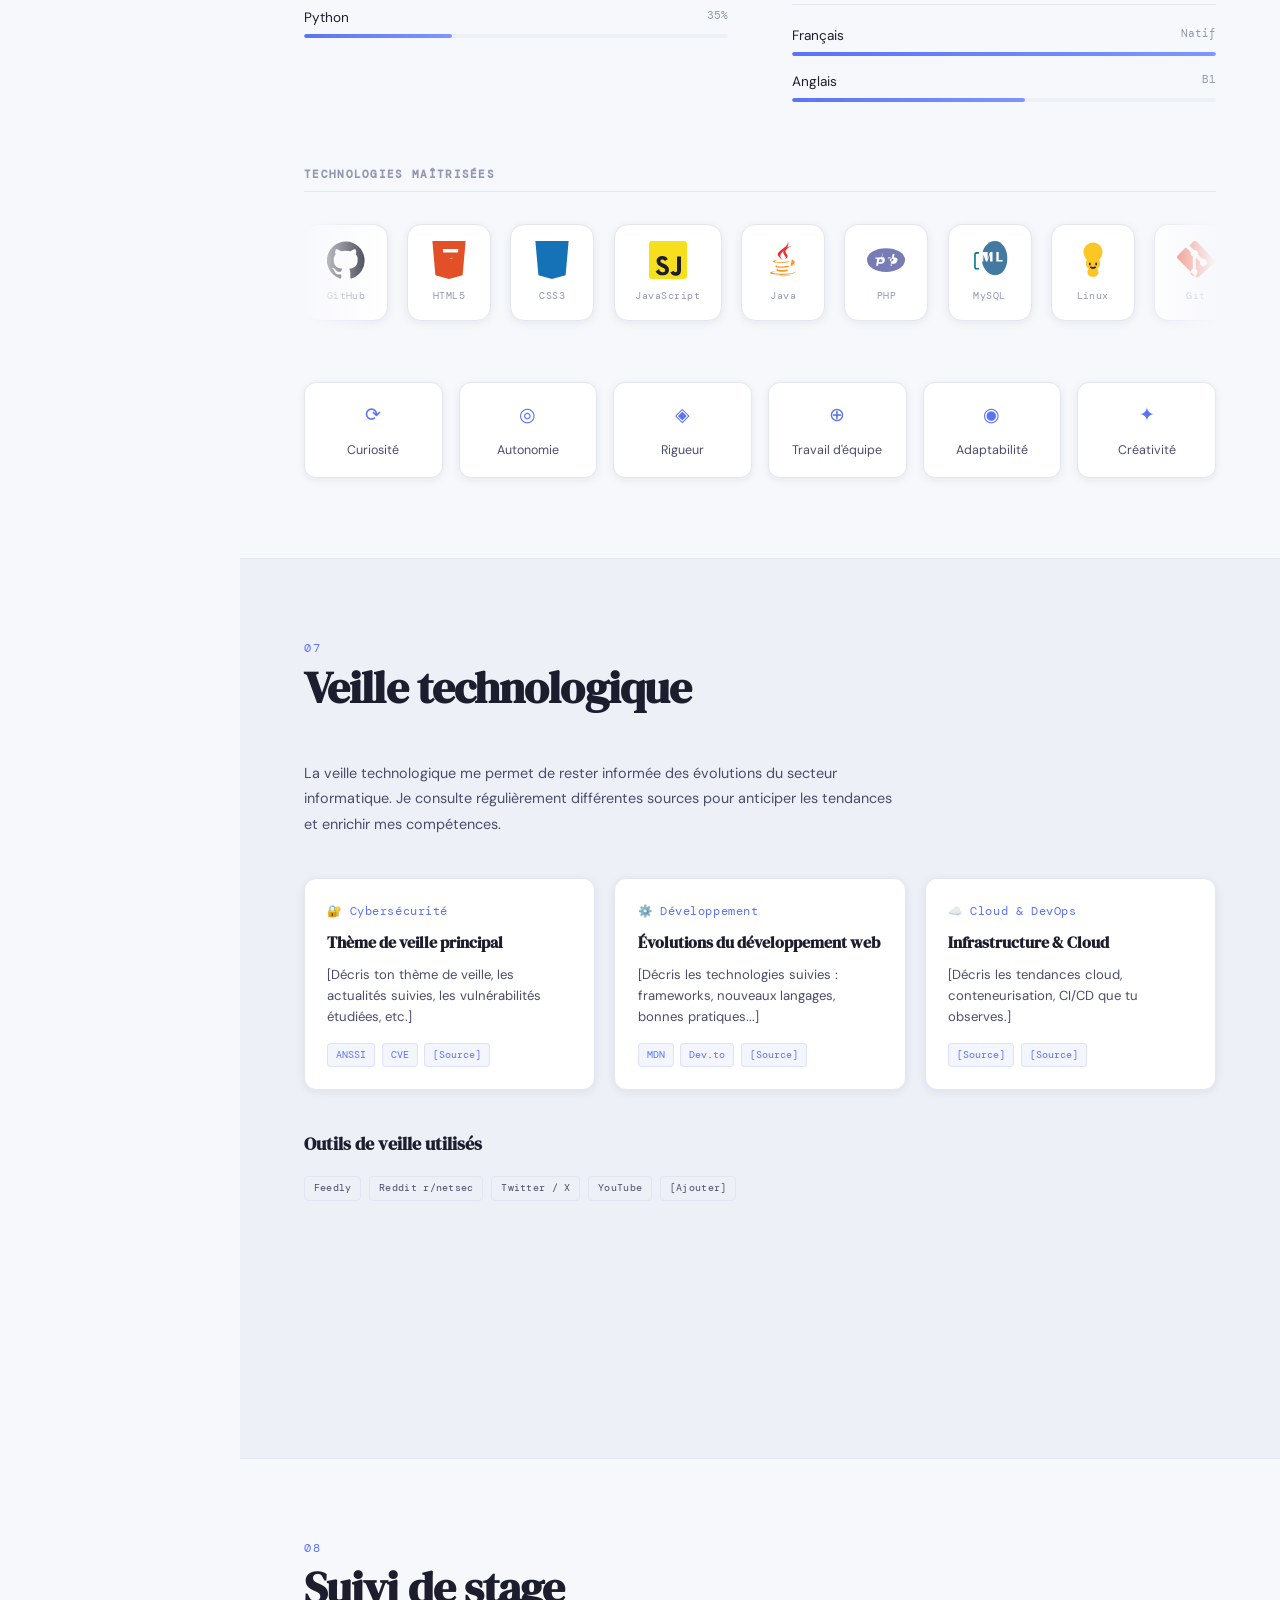
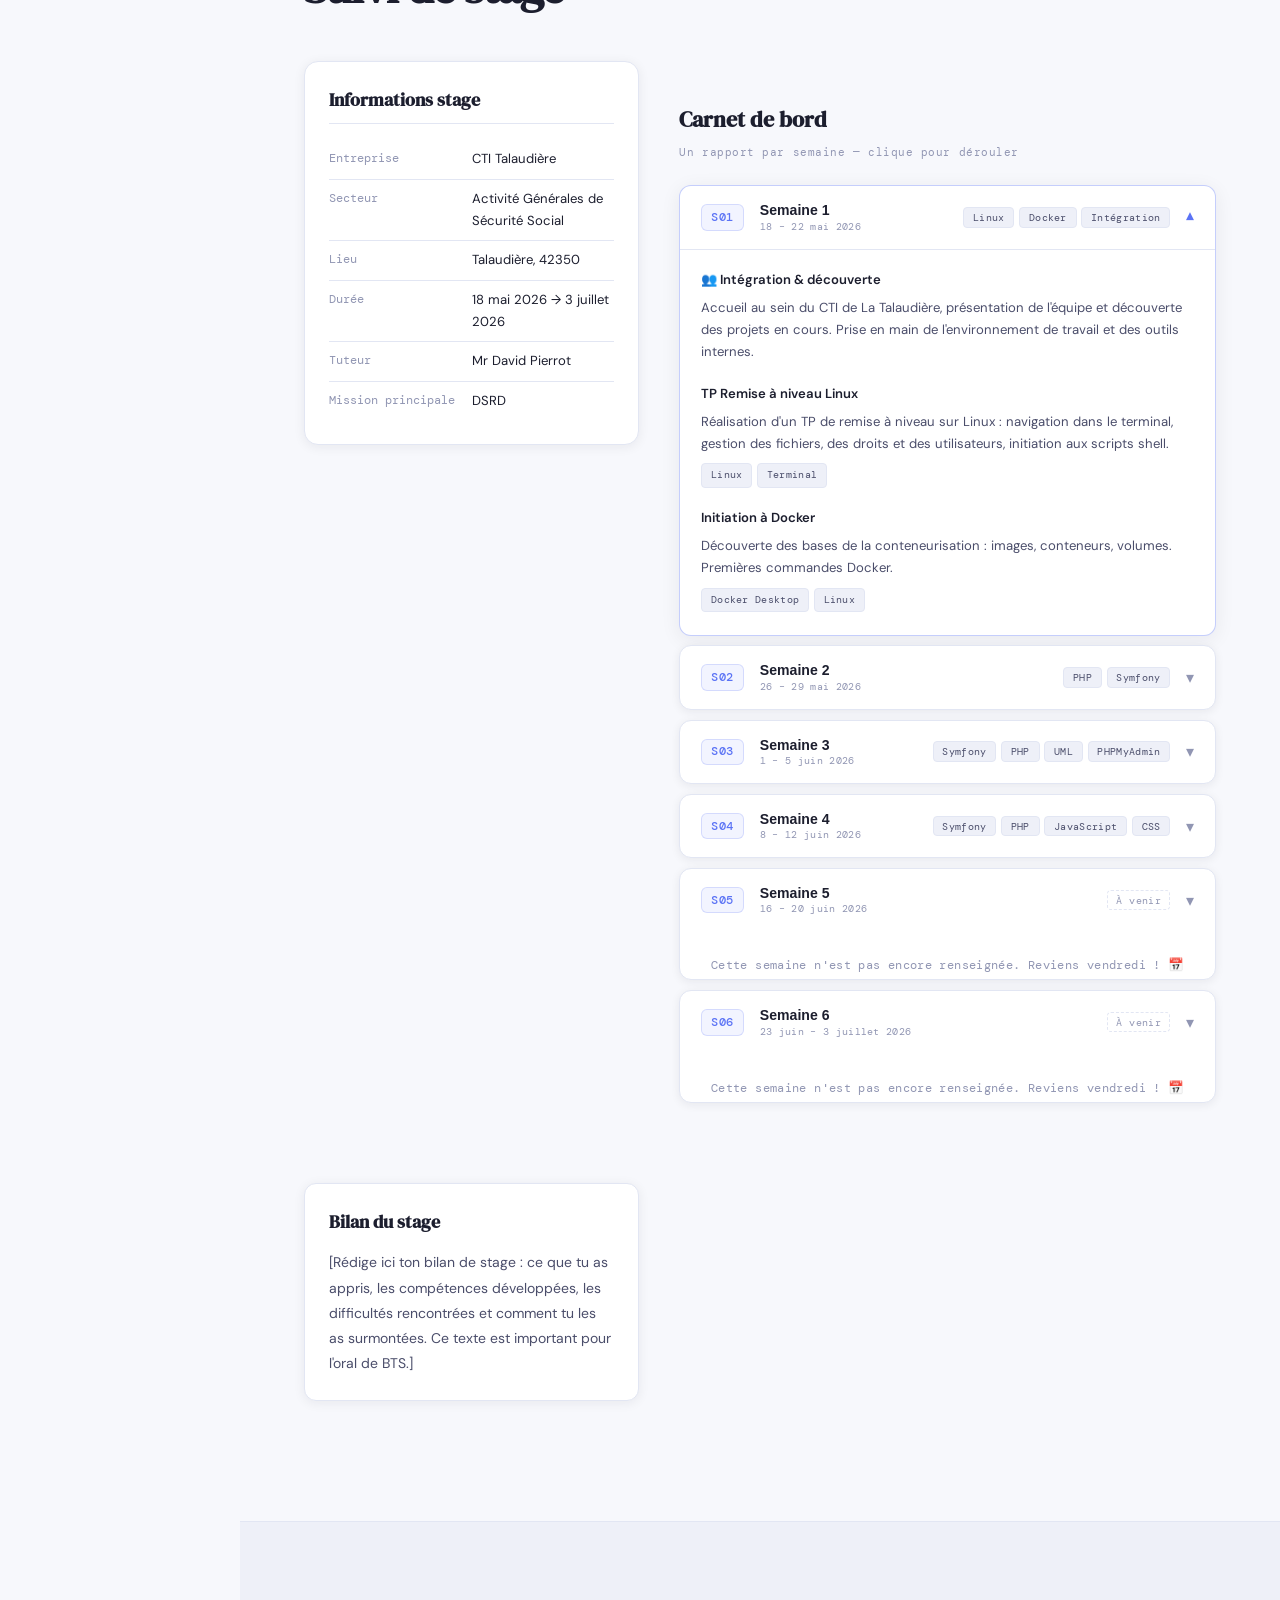
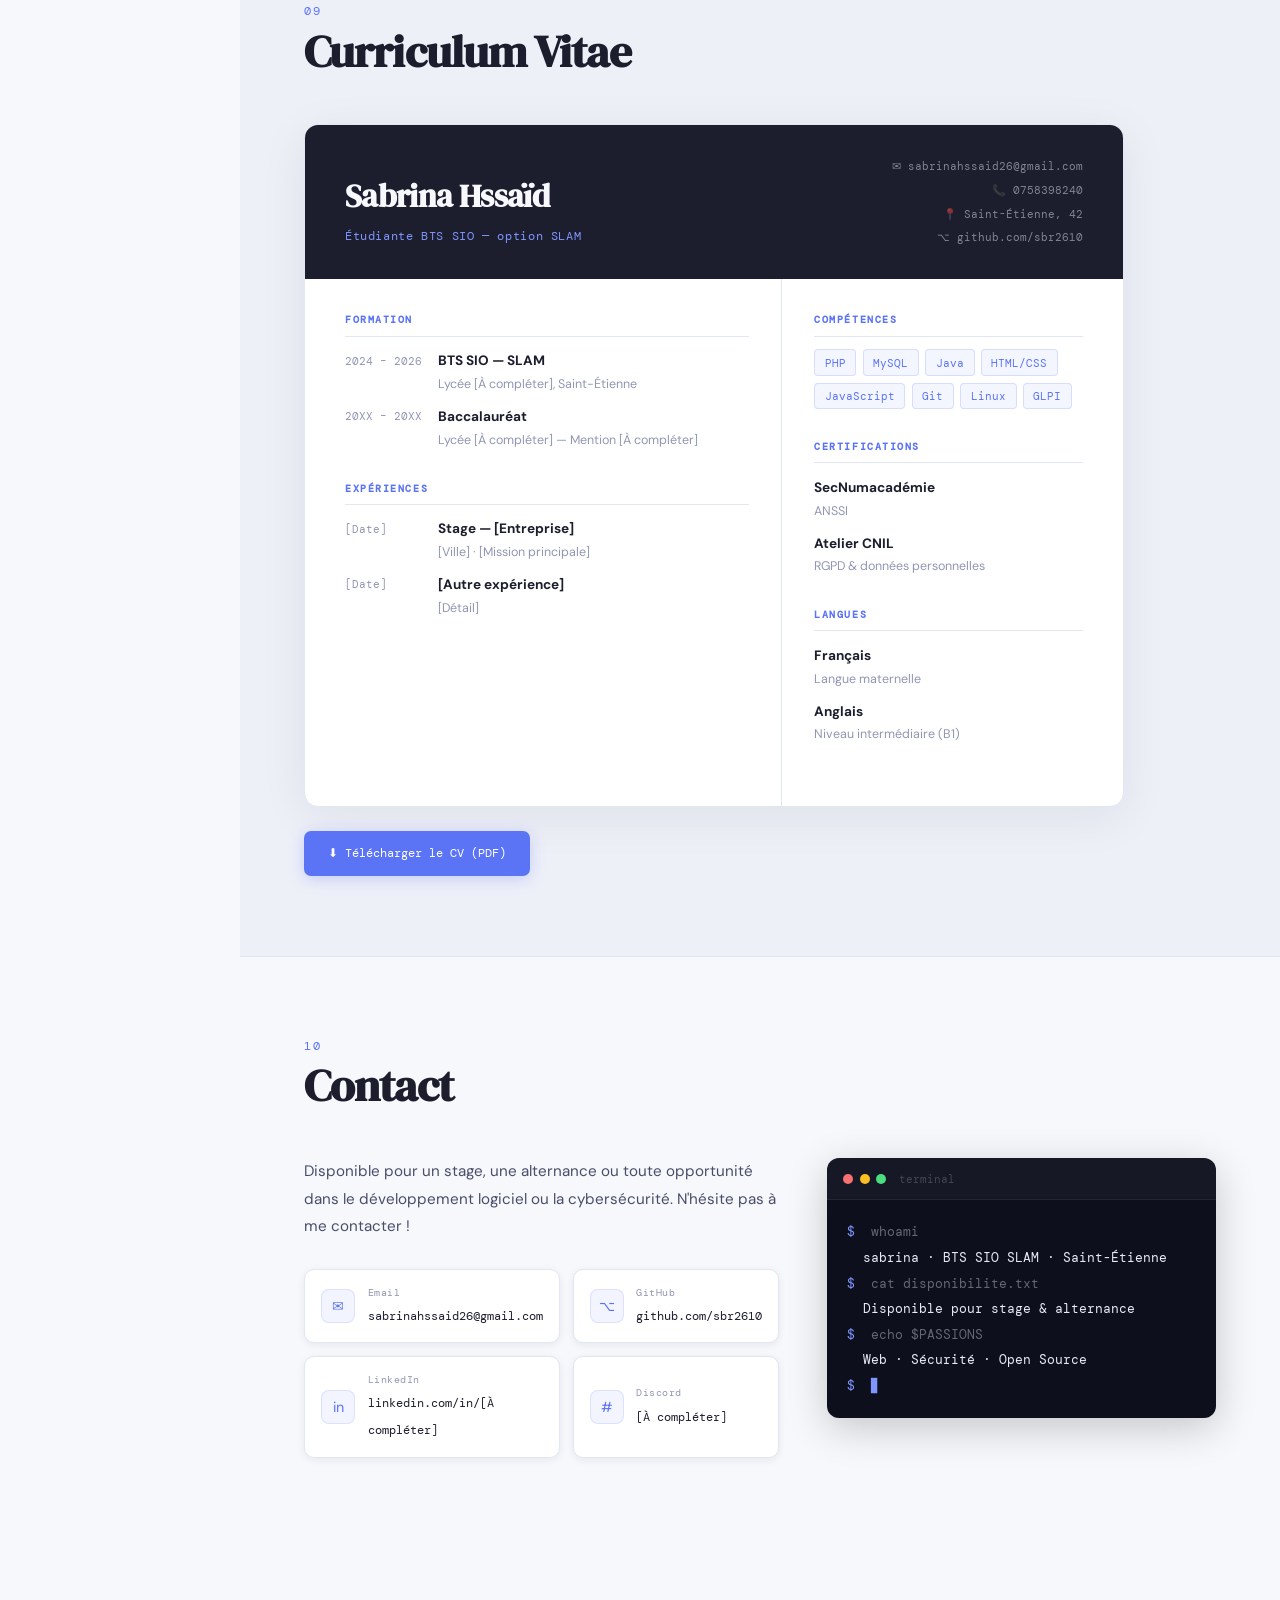
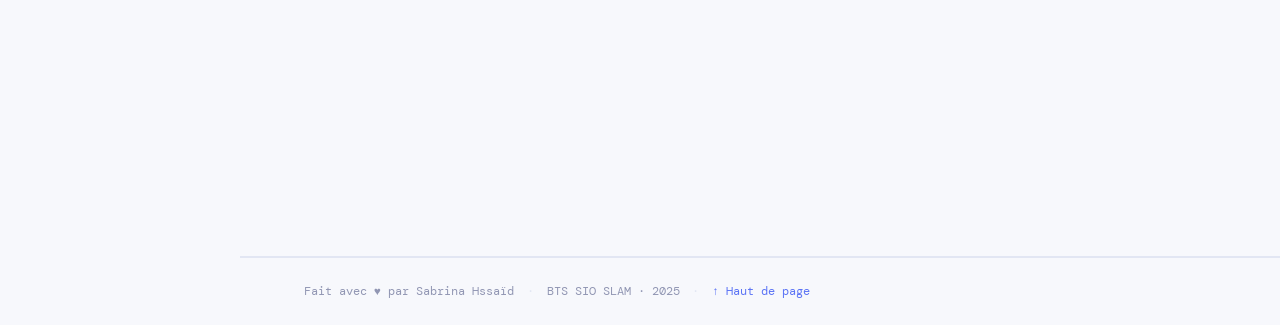
==== commit ff30da80: "S04" ====
--- a/index.html
+++ b/index.html
@@ -619,124 +619,112 @@
             <span class="carnet-chevron">▾</span>
           </div>
         </button>
-
         <div class="carnet-body" id="carnet-body-1">
           <div class="carnet-body-inner">
-
             <div class="carnet-section">
               <h4 class="carnet-section-title">👥 Intégration & découverte</h4>
               <p>Accueil au sein du CTI de La Talaudière, présentation de l'équipe et découverte des projets en cours. Prise en main de l'environnement de travail et des outils internes.</p>
             </div>
-
             <div class="carnet-section">
               <h4 class="carnet-section-title">TP Remise à niveau Linux</h4>
               <p>Réalisation d'un TP de remise à niveau sur Linux : navigation dans le terminal, gestion des fichiers, des droits et des utilisateurs, initiation aux scripts shell.</p>
               <div class="carnet-tags"><span class="tag">Linux</span><span class="tag">Terminal</span></div>
             </div>
-
             <div class="carnet-section">
               <h4 class="carnet-section-title">Initiation à Docker</h4>
               <p>Découverte des bases de la conteneurisation : images, conteneurs, volumes. Premières commandes Docker.</p>
-                <div class="carnet-tags"><span class="tag">Docker Desktop</span><span class="tag">Linux</span></div>
-            </div>
-
-            
+              <div class="carnet-tags"><span class="tag">Docker Desktop</span><span class="tag">Linux</span></div>
+            </div>
           </div>
         </div>
       </div>
       <!-- FIN SEMAINE 1 -->
 
-<!-- SEMAINE 2 -->
-<div class="carnet-item" id="semaine-2">
-  <button class="carnet-btn" aria-expanded="false" aria-controls="carnet-body-2">
-    <div class="carnet-btn-left">
-      <span class="carnet-num">S02</span>
-      <div class="carnet-btn-info">
-        <span class="carnet-week-title">Semaine 2</span>
-        <span class="carnet-dates">26 – 29 mai 2026</span>
-      </div>
-    </div>
-    <div class="carnet-btn-right">
-      <span class="carnet-tags-preview">
-        <span class="tag">PHP</span>
-        <span class="tag">Symfony</span>
-      </span>
-      <span class="carnet-chevron">▾</span>
-    </div>
-  </button>
-  <div class="carnet-body" id="carnet-body-2">
-    <div class="carnet-body-inner">
-
-      <div class="carnet-section">
-        <h4 class="carnet-section-title">Exercices PHP</h4>
-        <p>Révision et consolidation des bases du PHP à travers une série d'exercices pratiques : manipulation de variables, fonctions, tableaux, formulaires et interaction avec une base de données, regex , methode GET/POST , SESSION , class etc.</p>
-        <div class="carnet-tags"><span class="tag">PHP</span></div>
-      </div>
-
-      <div class="carnet-section">
-        <h4 class="carnet-section-title">Découverte de Symfony</h4>
-        <p>Début de la découverte de Symfony , premiers pas dans l'environnement Symfony en vue de l'utiliser pour mon projet de stage.</p>
-        <div class="carnet-tags"><span class="tag">Symfony</span><span class="tag">PHP</span></div>
-      </div>
-
-    </div>
-  </div>
-</div>
-<!-- FIN SEMAINE 2 -->
-
-<!-- SEMAINE 3 -->
-
-<div class="carnet-item" id="semaine-3">
-  <button class="carnet-btn" aria-expanded="false" aria-controls="carnet-body-2">
-    <div class="carnet-btn-left">
-      <span class="carnet-num">S03</span>
-      <div class="carnet-btn-info">
-        <span class="carnet-week-title">Semaine 3</span>
-        <span class="carnet-dates">1 – 5 juin 2026</span>
-      </div>
-    </div>
-    <div class="carnet-btn-right">
-      <span class="carnet-tags-preview">
-        <span class="tag">Symfony</span>
-        <span class="tag">PHP</span>
-        <span class="tag">UML</span>
-        <span class="tag">PHPMyAdmin</span>
-      </span>
-      <span class="carnet-chevron">▾</span>
-    </div>
-  </button>
-
-  <div class="carnet-body" id="carnet-body-2">
-    <div class="carnet-body-inner">
-
-      <div class="carnet-section">
-        <h4 class="carnet-section-title">Conception de la base de données</h4>
-        <p>Conception de la structure de la base de données du projet : modélisation des entités et de leurs relations. Création d'un diagramme de classes (type UML/MLD) avec les attributs de chaque entité, sans les méthodes, en vue de l'intégration en base.</p>
-        <div class="carnet-tags"><span class="tag">UML</span><span class="tag">MLD</span><span class="tag">PHPMyAdmin</span></div>
-      </div>
-
-      <div class="carnet-section">
-        <h4 class="carnet-section-title">Diagramme des cas d'utilisation</h4>
-        <p>Réalisation d'un diagramme des cas d'utilisation (use case) représentant les acteurs et leurs interactions avec l'application : qui peut accéder à quoi et effectuer quelles actions.</p>
-        <div class="carnet-tags"><span class="tag">UML</span></div>
-      </div>
-
-      <div class="carnet-section">
-        <h4 class="carnet-section-title">Apprentissage & prise en main de Symfony</h4>
-        <p>Poursuite de l'apprentissage du framework Symfony sur VS Code avant de commencer le développement. Découverte de l'architecture et des conventions du framework.</p>
-        <div class="carnet-tags"><span class="tag">Symfony</span><span class="tag">VS Code</span><span class="tag">PHP</span></div>
-      </div>
-
-      <div class="carnet-section">
-        <h4 class="carnet-section-title">Création des entités & développement de l'application</h4>
-        <p>Création des entités PHP sous Symfony : <code>Born.php</code>, <code>Reservation.php</code>, ainsi que les pages existantes comme <code>accueil.php</code>. Développement de l'application avec du JavaScript et du CSS intégré dans les templates Symfony. L'application est fonctionnelle, quelques améliorations restent à apporter.</p>
-        <div class="carnet-tags"><span class="tag">Symfony</span><span class="tag">PHP</span><span class="tag">JavaScript</span><span class="tag">CSS</span><span class="tag">VS Code</span></div>
-      </div>
-
-    </div>
-  </div>
-</div>
-
+      <!-- SEMAINE 2 -->
+      <div class="carnet-item" id="semaine-2">
+        <button class="carnet-btn" aria-expanded="false" aria-controls="carnet-body-2">
+          <div class="carnet-btn-left">
+            <span class="carnet-num">S02</span>
+            <div class="carnet-btn-info">
+              <span class="carnet-week-title">Semaine 2</span>
+              <span class="carnet-dates">26 – 29 mai 2026</span>
+            </div>
+          </div>
+          <div class="carnet-btn-right">
+            <span class="carnet-tags-preview">
+              <span class="tag">PHP</span>
+              <span class="tag">Symfony</span>
+            </span>
+            <span class="carnet-chevron">▾</span>
+          </div>
+        </button>
+        <div class="carnet-body" id="carnet-body-2">
+          <div class="carnet-body-inner">
+            <div class="carnet-section">
+              <h4 class="carnet-section-title">Exercices PHP</h4>
+              <p>Révision et consolidation des bases du PHP à travers une série d'exercices pratiques : manipulation de variables, fonctions, tableaux, formulaires et interaction avec une base de données, regex, méthode GET/POST, SESSION, class etc.</p>
+              <div class="carnet-tags"><span class="tag">PHP</span></div>
+            </div>
+            <div class="carnet-section">
+              <h4 class="carnet-section-title">Découverte de Symfony</h4>
+              <p>Début de la découverte de Symfony, premiers pas dans l'environnement Symfony en vue de l'utiliser pour mon projet de stage.</p>
+              <div class="carnet-tags"><span class="tag">Symfony</span><span class="tag">PHP</span></div>
+            </div>
+          </div>
+        </div>
+      </div>
+      <!-- FIN SEMAINE 2 -->
+
+      <!-- SEMAINE 3 -->
+      <div class="carnet-item" id="semaine-3">
+        <button class="carnet-btn" aria-expanded="false" aria-controls="carnet-body-3">
+          <div class="carnet-btn-left">
+            <span class="carnet-num">S03</span>
+            <div class="carnet-btn-info">
+              <span class="carnet-week-title">Semaine 3</span>
+              <span class="carnet-dates">1 – 5 juin 2026</span>
+            </div>
+          </div>
+          <div class="carnet-btn-right">
+            <span class="carnet-tags-preview">
+              <span class="tag">Symfony</span>
+              <span class="tag">PHP</span>
+              <span class="tag">UML</span>
+              <span class="tag">PHPMyAdmin</span>
+            </span>
+            <span class="carnet-chevron">▾</span>
+          </div>
+        </button>
+        <div class="carnet-body" id="carnet-body-3">
+          <div class="carnet-body-inner">
+            <div class="carnet-section">
+              <h4 class="carnet-section-title">Poursuite de l'apprentissage de Symfony</h4>
+              <p>Avant de commencer le développement, j'ai continué à me former sur le framework Symfony afin de mieux comprendre son architecture, ses conventions et son fonctionnement général.</p>
+              <div class="carnet-tags"><span class="tag">Symfony</span><span class="tag">VS Code</span><span class="tag">PHP</span></div>
+            </div>
+            <div class="carnet-section">
+              <h4 class="carnet-section-title">Diagramme des cas d'utilisation</h4>
+              <p>Réalisation d'un diagramme des cas d'utilisation représentant les deux acteurs (Agent et Admin) et leurs interactions avec l'application : qui peut accéder à quoi et effectuer quelles actions.</p>
+              <div class="carnet-tags"><span class="tag">UML</span></div>
+            </div>
+            <div class="carnet-section">
+              <h4 class="carnet-section-title">Conception de la base de données</h4>
+              <p>Modélisation de la structure de la base de données : création du MLD avec les entités Borne, Réservation et Agent, leurs attributs et leurs relations. La table Agent étant déjà présente dans une autre base (<code>organisme_prod</code>), une jointure SQL a été mise en place pour éviter la duplication des données.</p>
+              <div class="carnet-tags"><span class="tag">UML</span><span class="tag">MLD</span><span class="tag">PHPMyAdmin</span></div>
+            </div>
+            <div class="carnet-section">
+              <h4 class="carnet-section-title">Création des entités et migrations</h4>
+              <p>Création des entités PHP sous Symfony (<code>Borne.php</code>, <code>Reservation.php</code>) via la commande <code>make:entity</code>, puis génération et application des migrations pour créer les tables en base de données.</p>
+              <div class="carnet-tags"><span class="tag">Symfony</span><span class="tag">PHP</span><span class="tag">PHPMyAdmin</span></div>
+            </div>
+            <div class="carnet-section">
+              <h4 class="carnet-section-title">Développement du CRUD et gestion des rôles</h4>
+              <p>Génération du CRUD complet pour les bornes et les réservations (liste, voir, créer, modifier, supprimer). Mise en place de la gestion des rôles avec deux niveaux d'accès : <code>ROLE_USER</code> pour les agents et <code>ROLE_ADMIN</code> pour les administrateurs.</p>
+              <div class="carnet-tags"><span class="tag">Symfony</span><span class="tag">PHP</span><span class="tag">JavaScript</span><span class="tag">CSS</span></div>
+            </div>
+          </div>
+        </div>
+      </div>
       <!-- FIN SEMAINE 3 -->
 
       <!-- SEMAINE 4 -->
@@ -746,20 +734,45 @@
             <span class="carnet-num">S04</span>
             <div class="carnet-btn-info">
               <span class="carnet-week-title">Semaine 4</span>
-              <span class="carnet-dates">9 – 13 juin 2026</span>
+              <span class="carnet-dates">8 – 12 juin 2026</span>
             </div>
           </div>
           <div class="carnet-btn-right">
-            <span class="carnet-tags-preview carnet-soon">À venir</span>
+            <span class="carnet-tags-preview">
+              <span class="tag">Symfony</span>
+              <span class="tag">PHP</span>
+              <span class="tag">JavaScript</span>
+              <span class="tag">CSS</span>
+            </span>
             <span class="carnet-chevron">▾</span>
           </div>
         </button>
         <div class="carnet-body" id="carnet-body-4">
-          <div class="carnet-body-inner carnet-empty">
-            <p>Cette semaine n'est pas encore renseignée. Reviens vendredi ! 📅</p>
-          </div>
-        </div>
-      </div>
+          <div class="carnet-body-inner">
+            <div class="carnet-section">
+              <h4 class="carnet-section-title">Amélioration des fonctionnalités métier</h4>
+              <p>Ajout de plusieurs règles métier pour sécuriser les réservations : impossibilité de réserver une date passée, limite de 4h de réservation par jour et par agent, et limite de 2 réservations par semaine. Des messages d'erreur clairs sont affichés à l'utilisateur dans chaque cas.</p>
+              <div class="carnet-tags"><span class="tag">Symfony</span><span class="tag">PHP</span></div>
+            </div>
+            <div class="carnet-section">
+              <h4 class="carnet-section-title">Affichage de la disponibilité des bornes</h4>
+              <p>Mise en place de l'affichage en temps réel de la disponibilité des bornes sur la page liste. Une borne est marquée disponible ou indisponible selon les réservations en cours au moment de la consultation. Lors d'une nouvelle réservation, les créneaux déjà pris pour la borne sélectionnée sont affichés dynamiquement via une requête JavaScript.</p>
+              <div class="carnet-tags"><span class="tag">Symfony</span><span class="tag">PHP</span><span class="tag">JavaScript</span></div>
+            </div>
+            <div class="carnet-section">
+              <h4 class="carnet-section-title">Gestion des droits par rôle</h4>
+              <p>Séparation des accès selon le rôle de l'utilisateur : un agent ne voit que ses propres réservations et peut uniquement annuler celles qui sont futures, tandis que l'administrateur a accès à toutes les réservations avec les options de modification et suppression.</p>
+              <div class="carnet-tags"><span class="tag">Symfony</span><span class="tag">PHP</span></div>
+            </div>
+            <div class="carnet-section">
+              <h4 class="carnet-section-title">Amélioration du design</h4>
+              <p>Refonte de l'affichage des pages avec un CSS propre et séparé dans un fichier <code>local.css</code>. Mise en place de cartes blanches, boutons stylisés, messages d'alerte colorés et couleurs distinctes par borne pour une meilleure lisibilité.</p>
+              <div class="carnet-tags"><span class="tag">CSS</span></div>
+            </div>
+          </div>
+        </div>
+      </div>
+      <!-- FIN SEMAINE 4 -->
 
       <!-- SEMAINE 5 -->
       <div class="carnet-item" id="semaine-5">
@@ -782,6 +795,7 @@
           </div>
         </div>
       </div>
+      <!-- FIN SEMAINE 5 -->
 
       <!-- SEMAINE 6 -->
       <div class="carnet-item" id="semaine-6">
@@ -804,6 +818,7 @@
           </div>
         </div>
       </div>
+      <!-- FIN SEMAINE 6 -->
 
     </div><!-- /carnet-list -->
   </div><!-- /carnet-bord -->
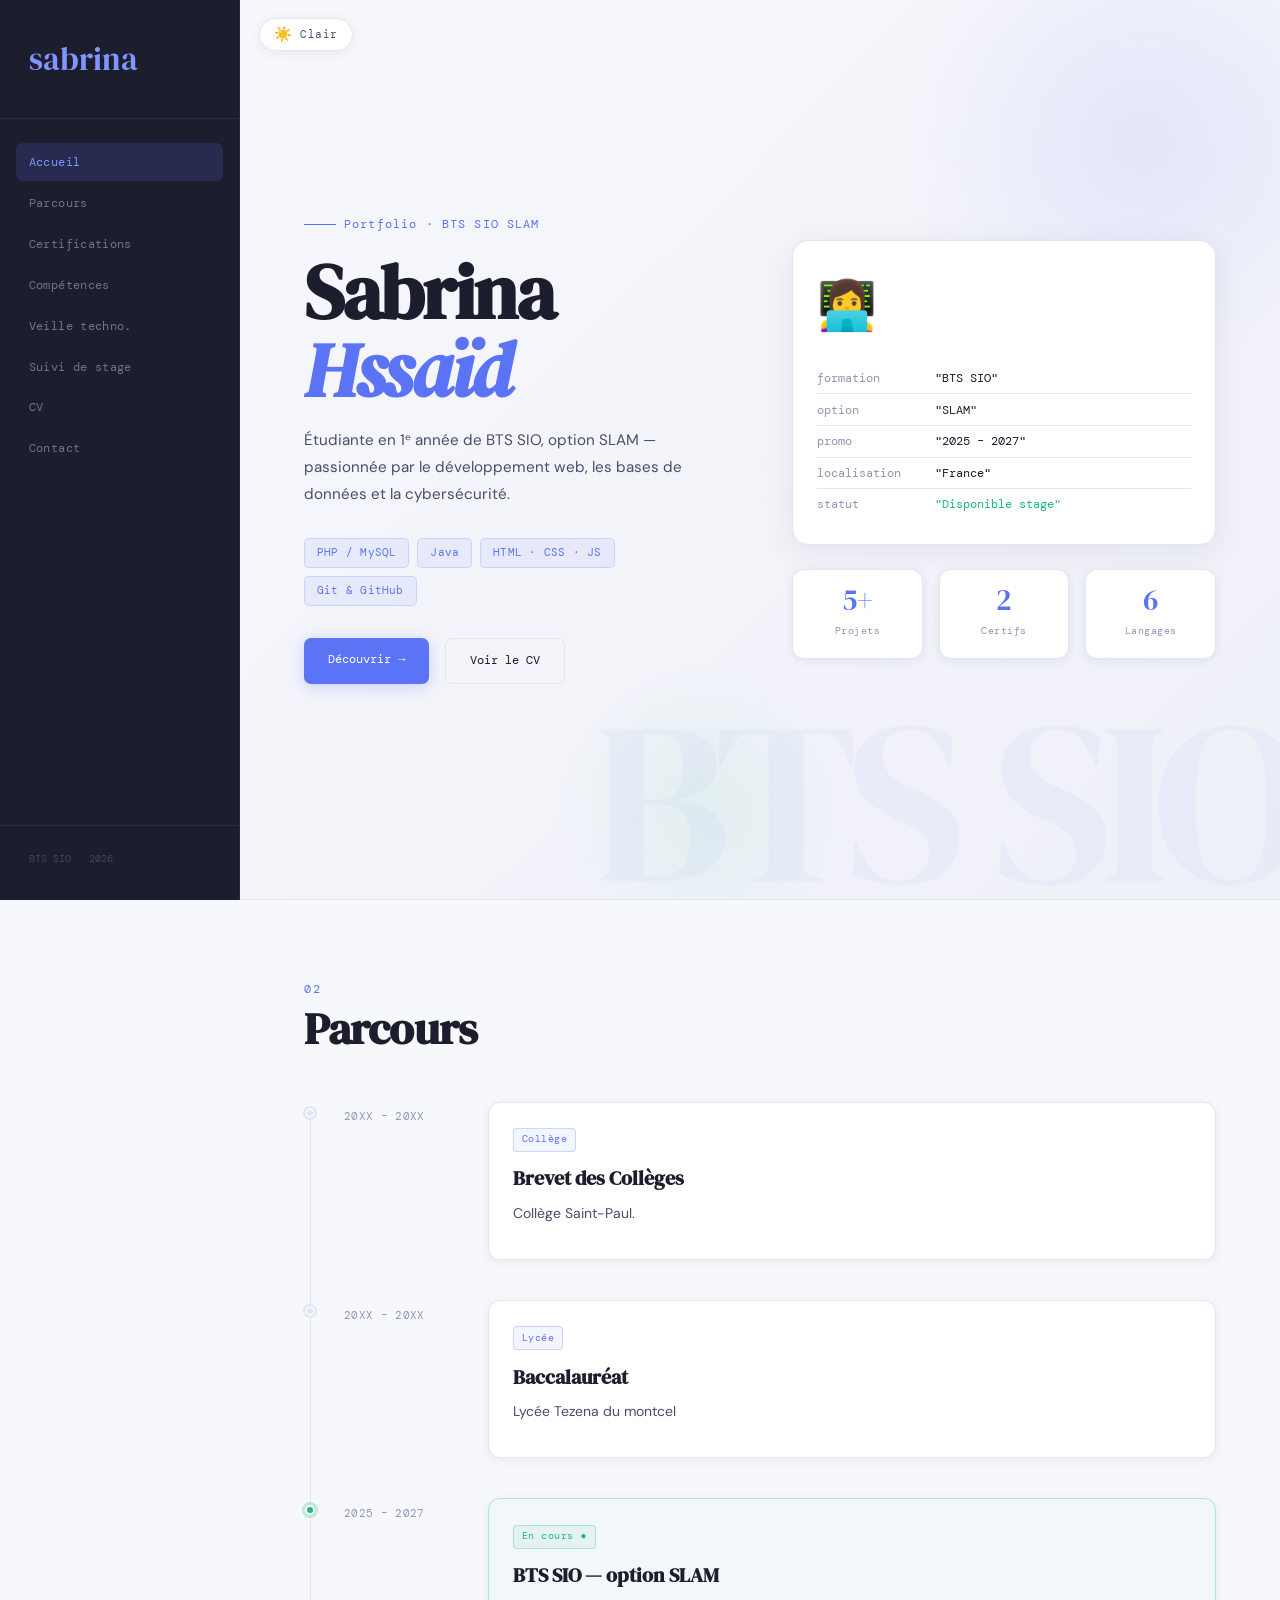
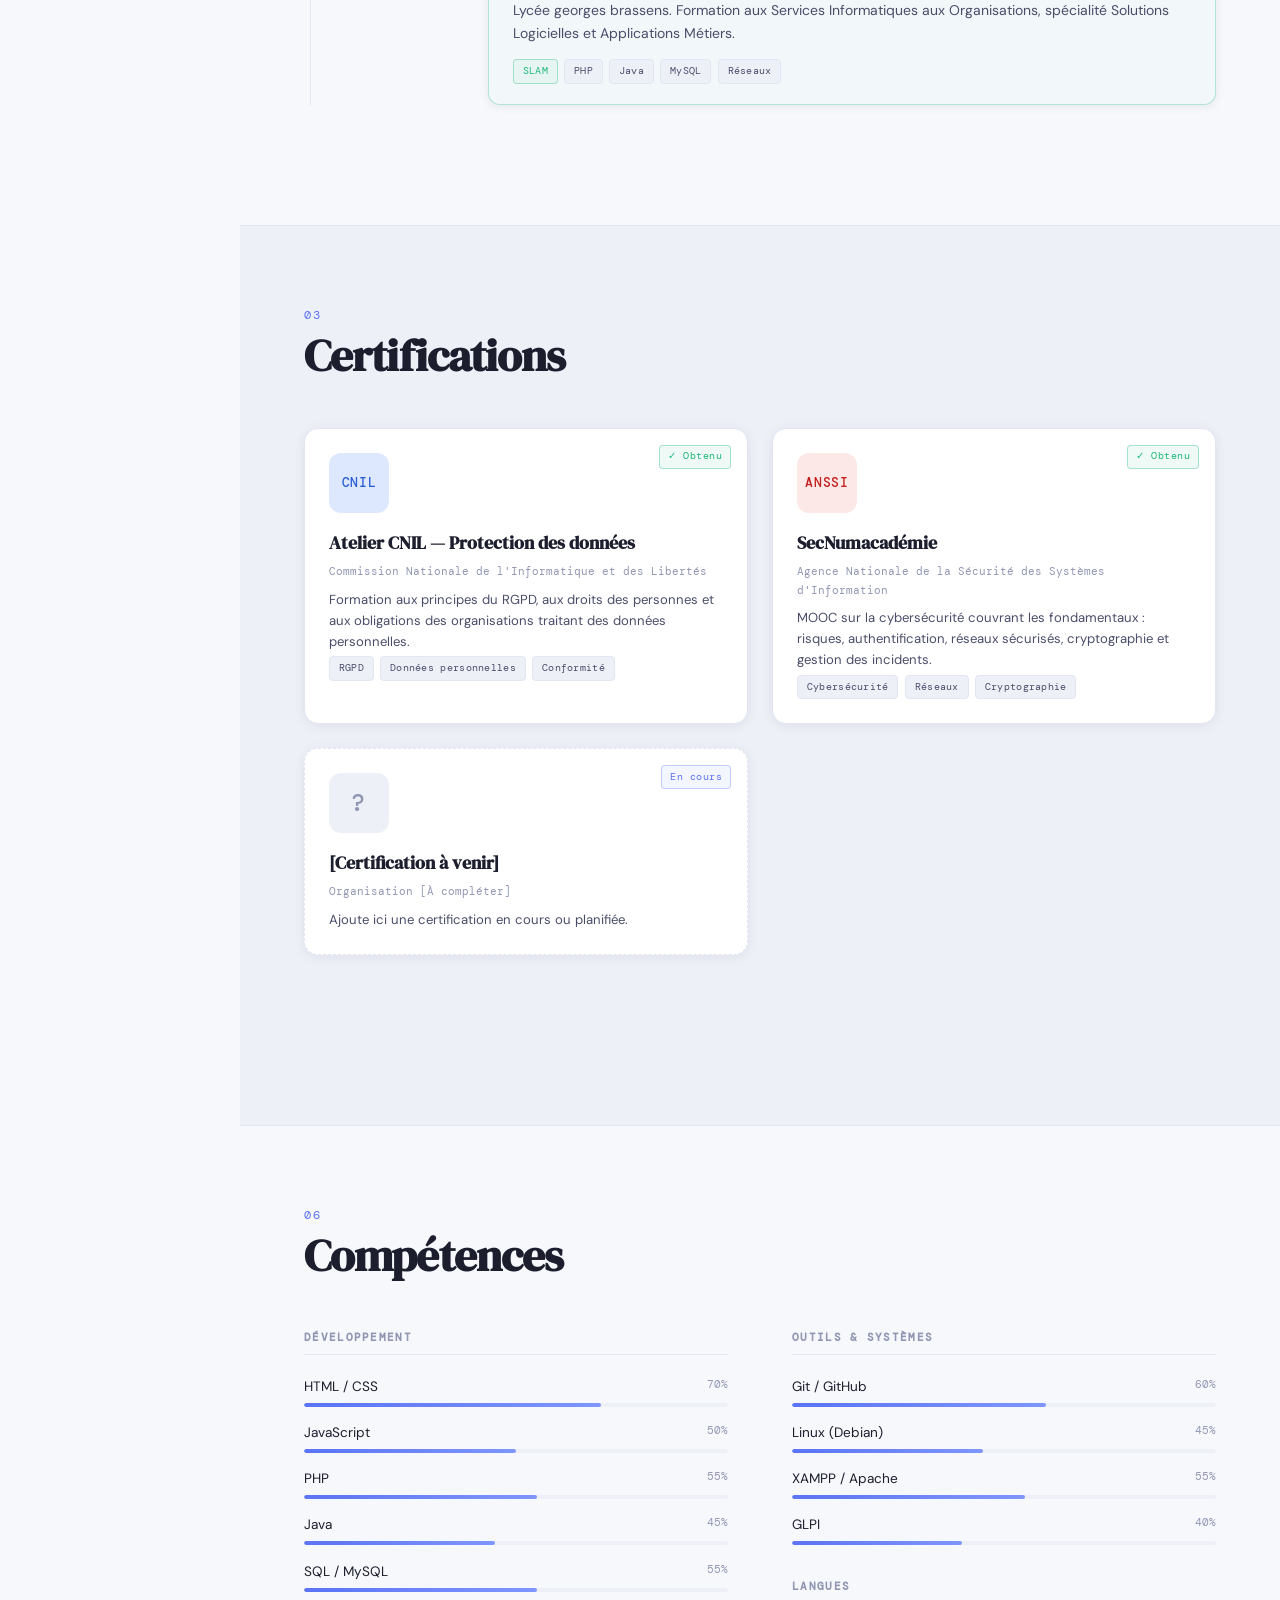
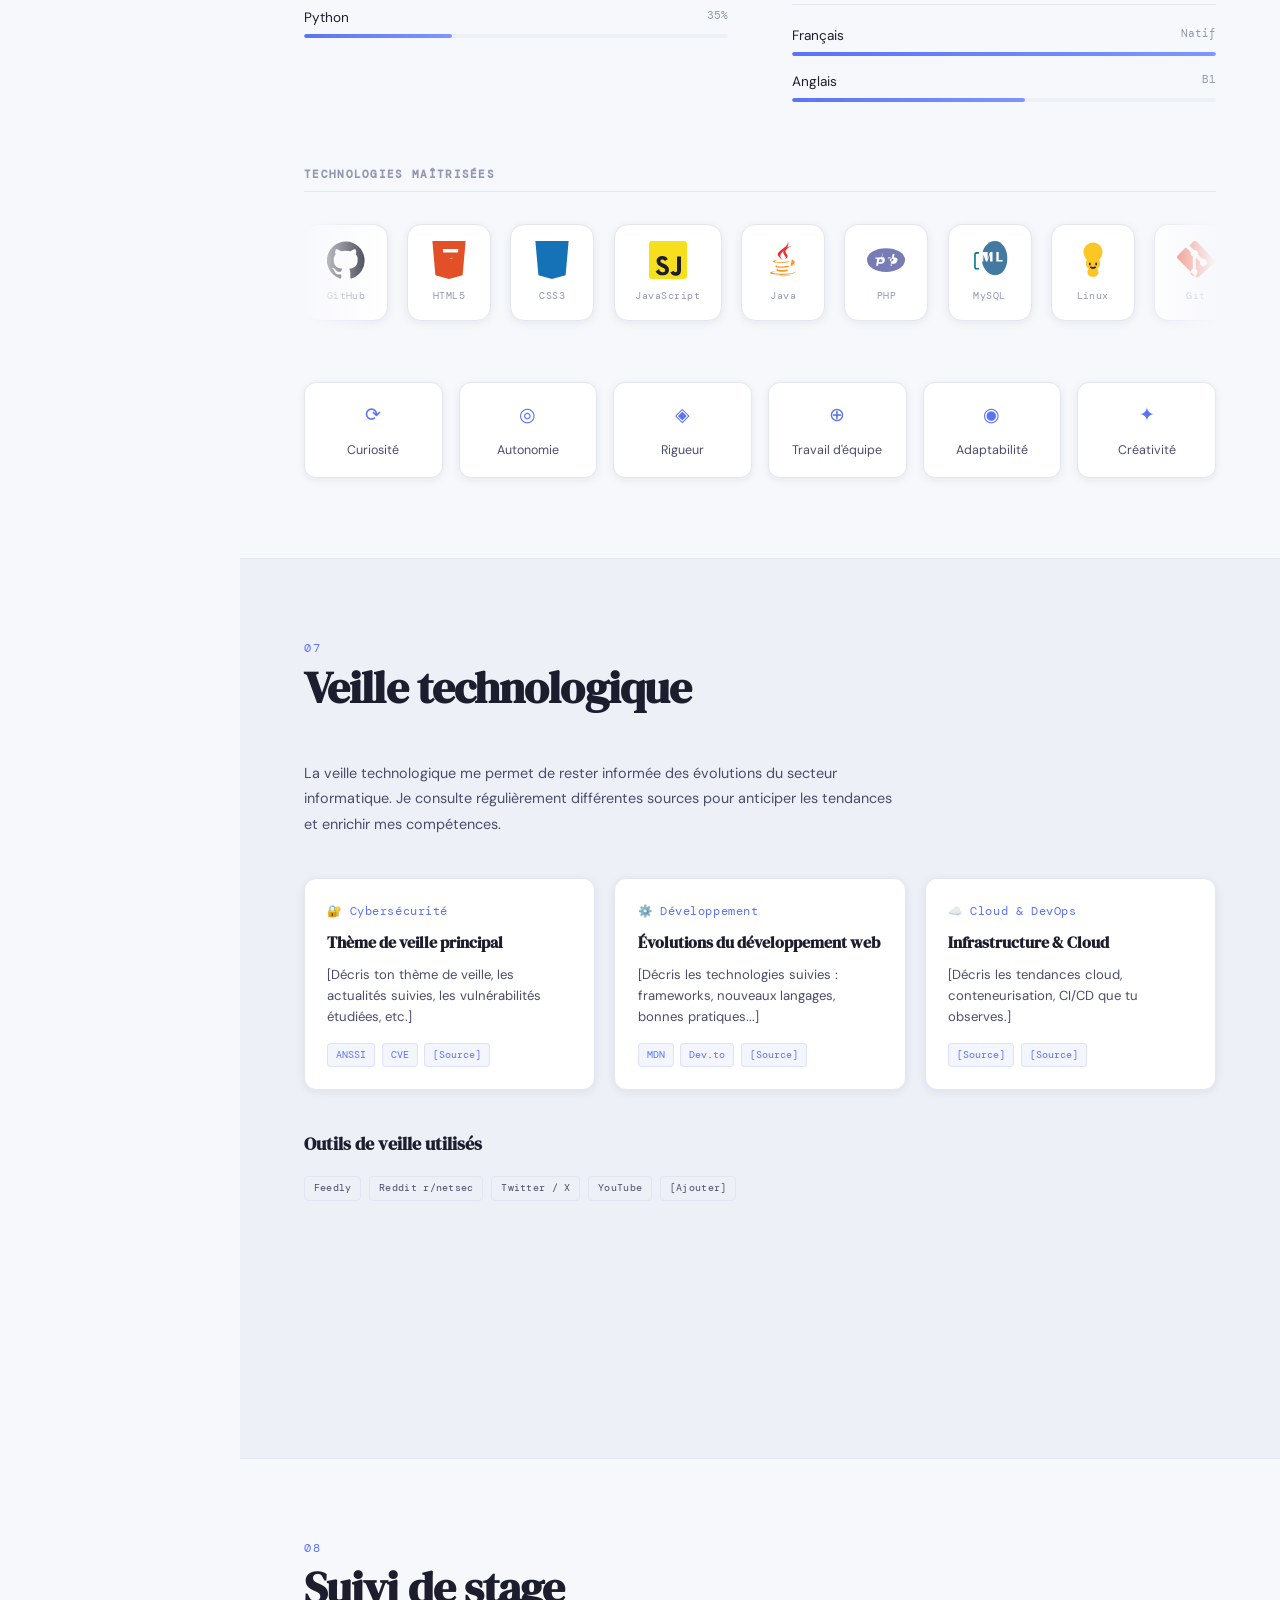
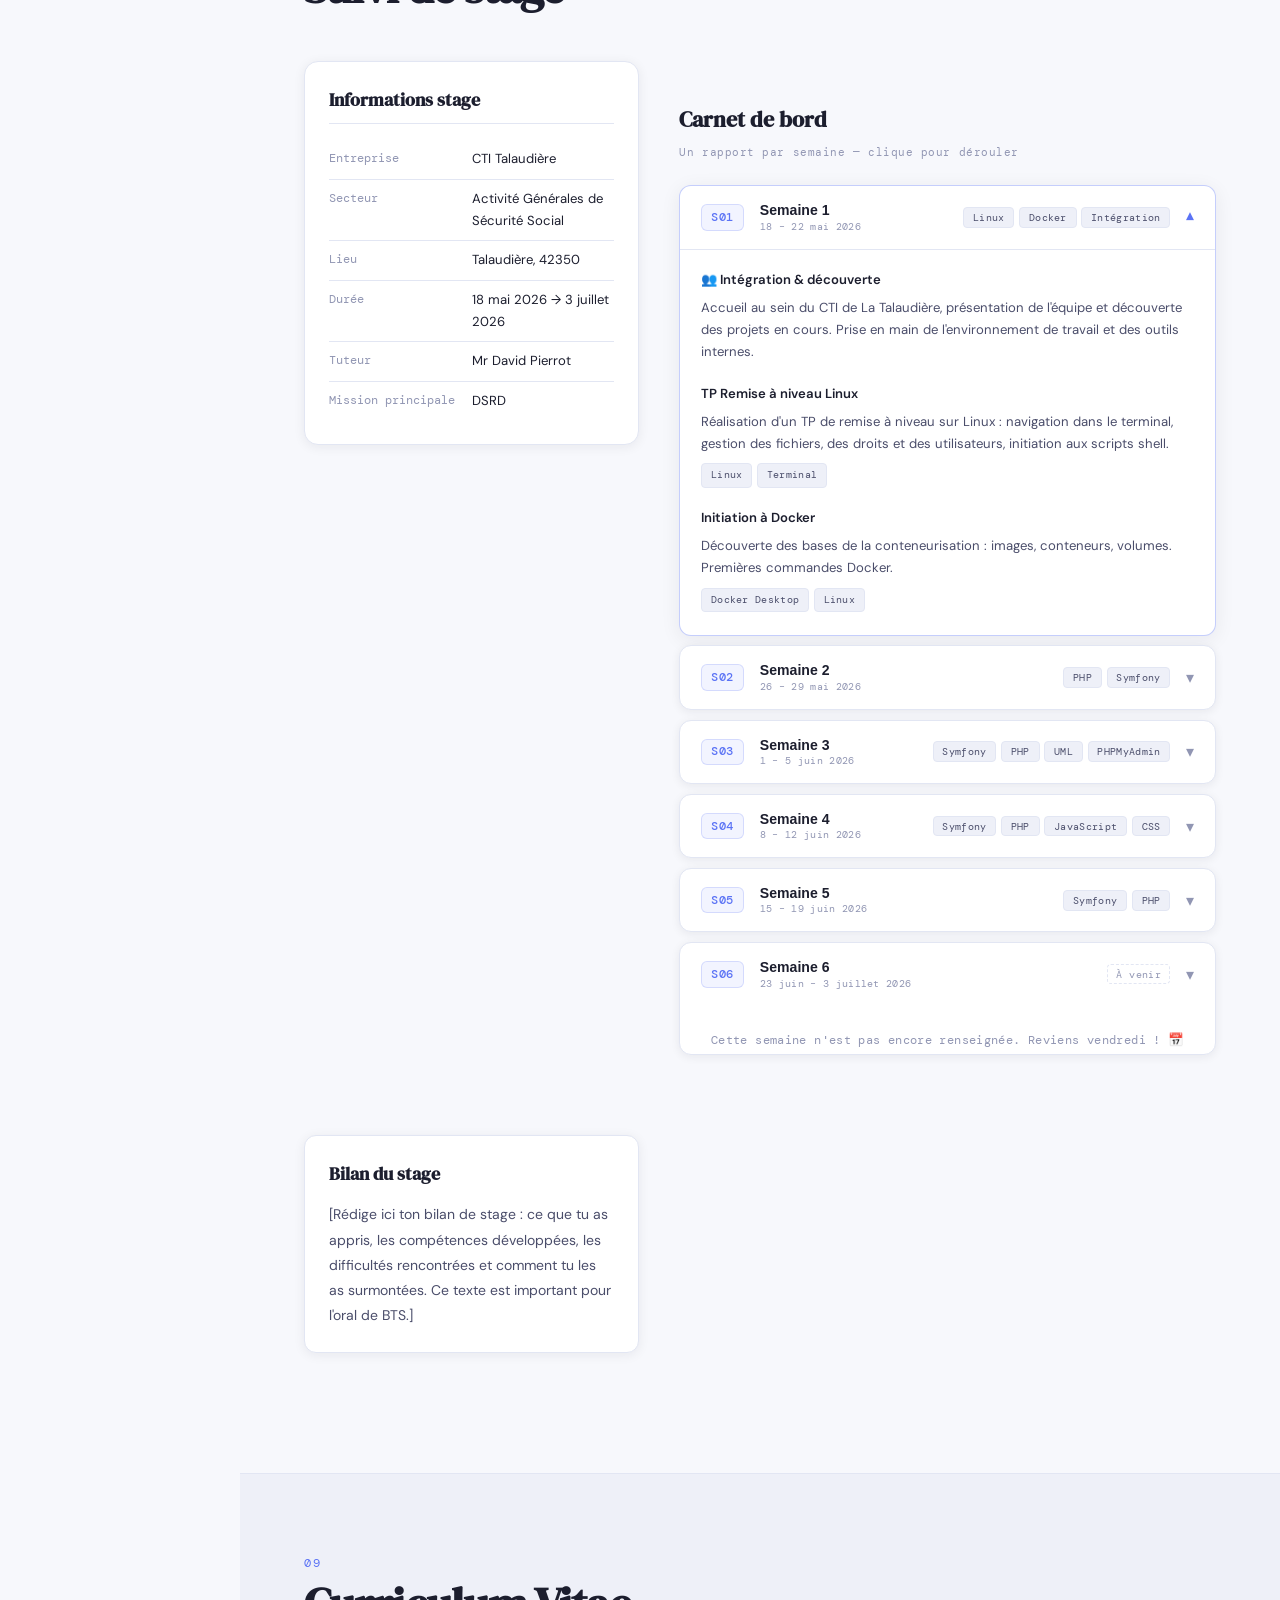
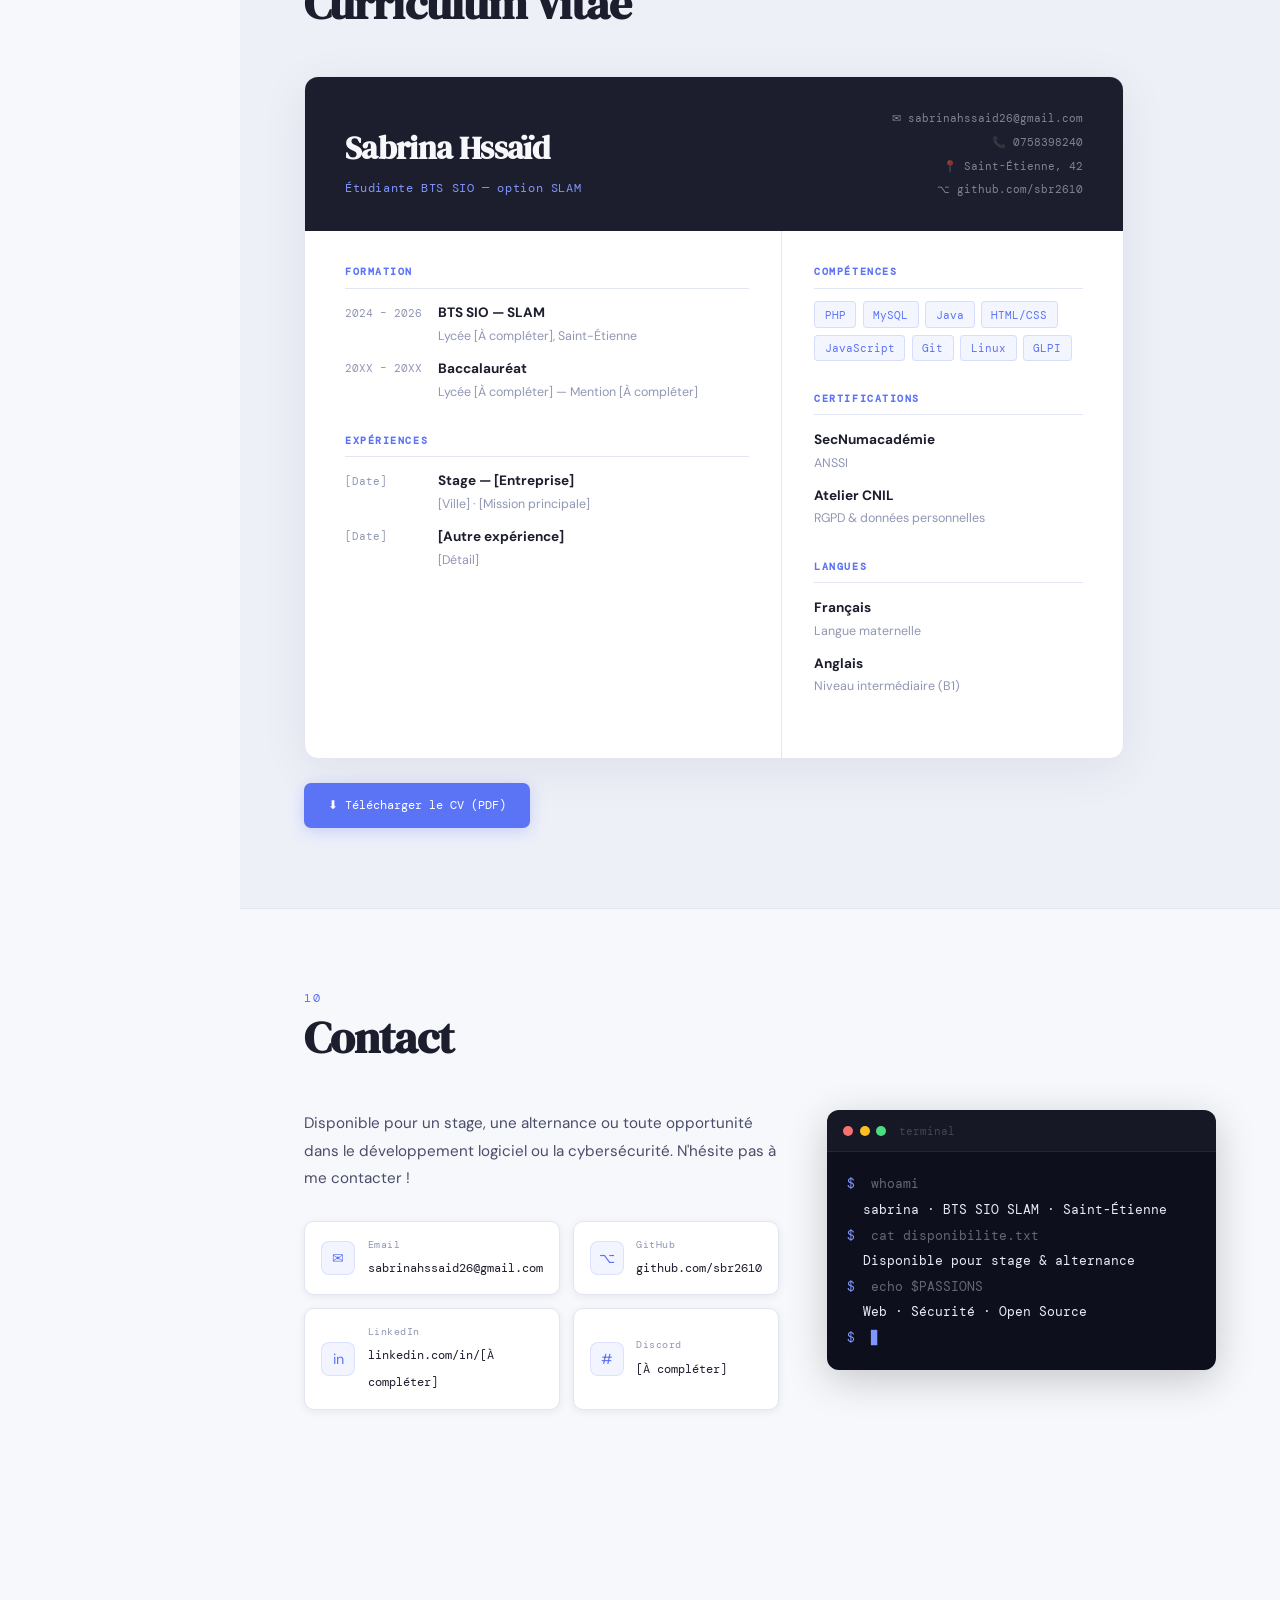
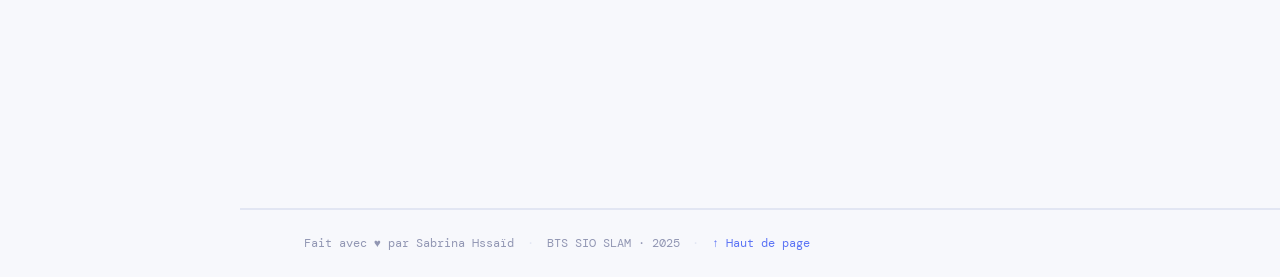
==== commit 5c7b4848: "S05" ====
--- a/index.html
+++ b/index.html
@@ -781,17 +781,29 @@
             <span class="carnet-num">S05</span>
             <div class="carnet-btn-info">
               <span class="carnet-week-title">Semaine 5</span>
-              <span class="carnet-dates">16 – 20 juin 2026</span>
+              <span class="carnet-dates">15 – 19 juin 2026</span>
             </div>
           </div>
           <div class="carnet-btn-right">
-            <span class="carnet-tags-preview carnet-soon">À venir</span>
+            <span class="carnet-tags-preview">
+              <span class="tag">Symfony</span>
+              <span class="tag">PHP</span>
+            </span>
             <span class="carnet-chevron">▾</span>
           </div>
         </button>
         <div class="carnet-body" id="carnet-body-5">
-          <div class="carnet-body-inner carnet-empty">
-            <p>Cette semaine n'est pas encore renseignée. Reviens vendredi ! 📅</p>
+          <div class="carnet-body-inner">
+            <div class="carnet-section">
+              <h4 class="carnet-section-title">Finalisation de l'application Ma Borne</h4>
+              <p>Finalisation de l'application de gestion des réservations de bornes de recharge électrique développée en Symfony. L'application permet aux agents de consulter les bornes disponibles, de faire des réservations et de les annuler. Les administrateurs disposent d'une vue complète avec modification et suppression.</p>
+              <div class="carnet-tags"><span class="tag">Symfony</span><span class="tag">PHP</span></div>
+            </div>
+            <div class="carnet-section">
+              <h4 class="carnet-section-title">Démarrage d'un nouveau TP : migration vers Symfony</h4>
+              <p>Prise en main d'un nouveau TP consistant à migrer une ancienne application PHP procédurale de tableau de bord de suivi de production vers Symfony. Analyse du code source existant, création des entités Doctrine , génération et exécution des migrations en base , création du controller , mise en place du template Twig et configuration du menu de navigation.</p>
+              <div class="carnet-tags"><span class="tag">Symfony</span><span class="tag">PHP</span></div>
+            </div>
           </div>
         </div>
       </div>
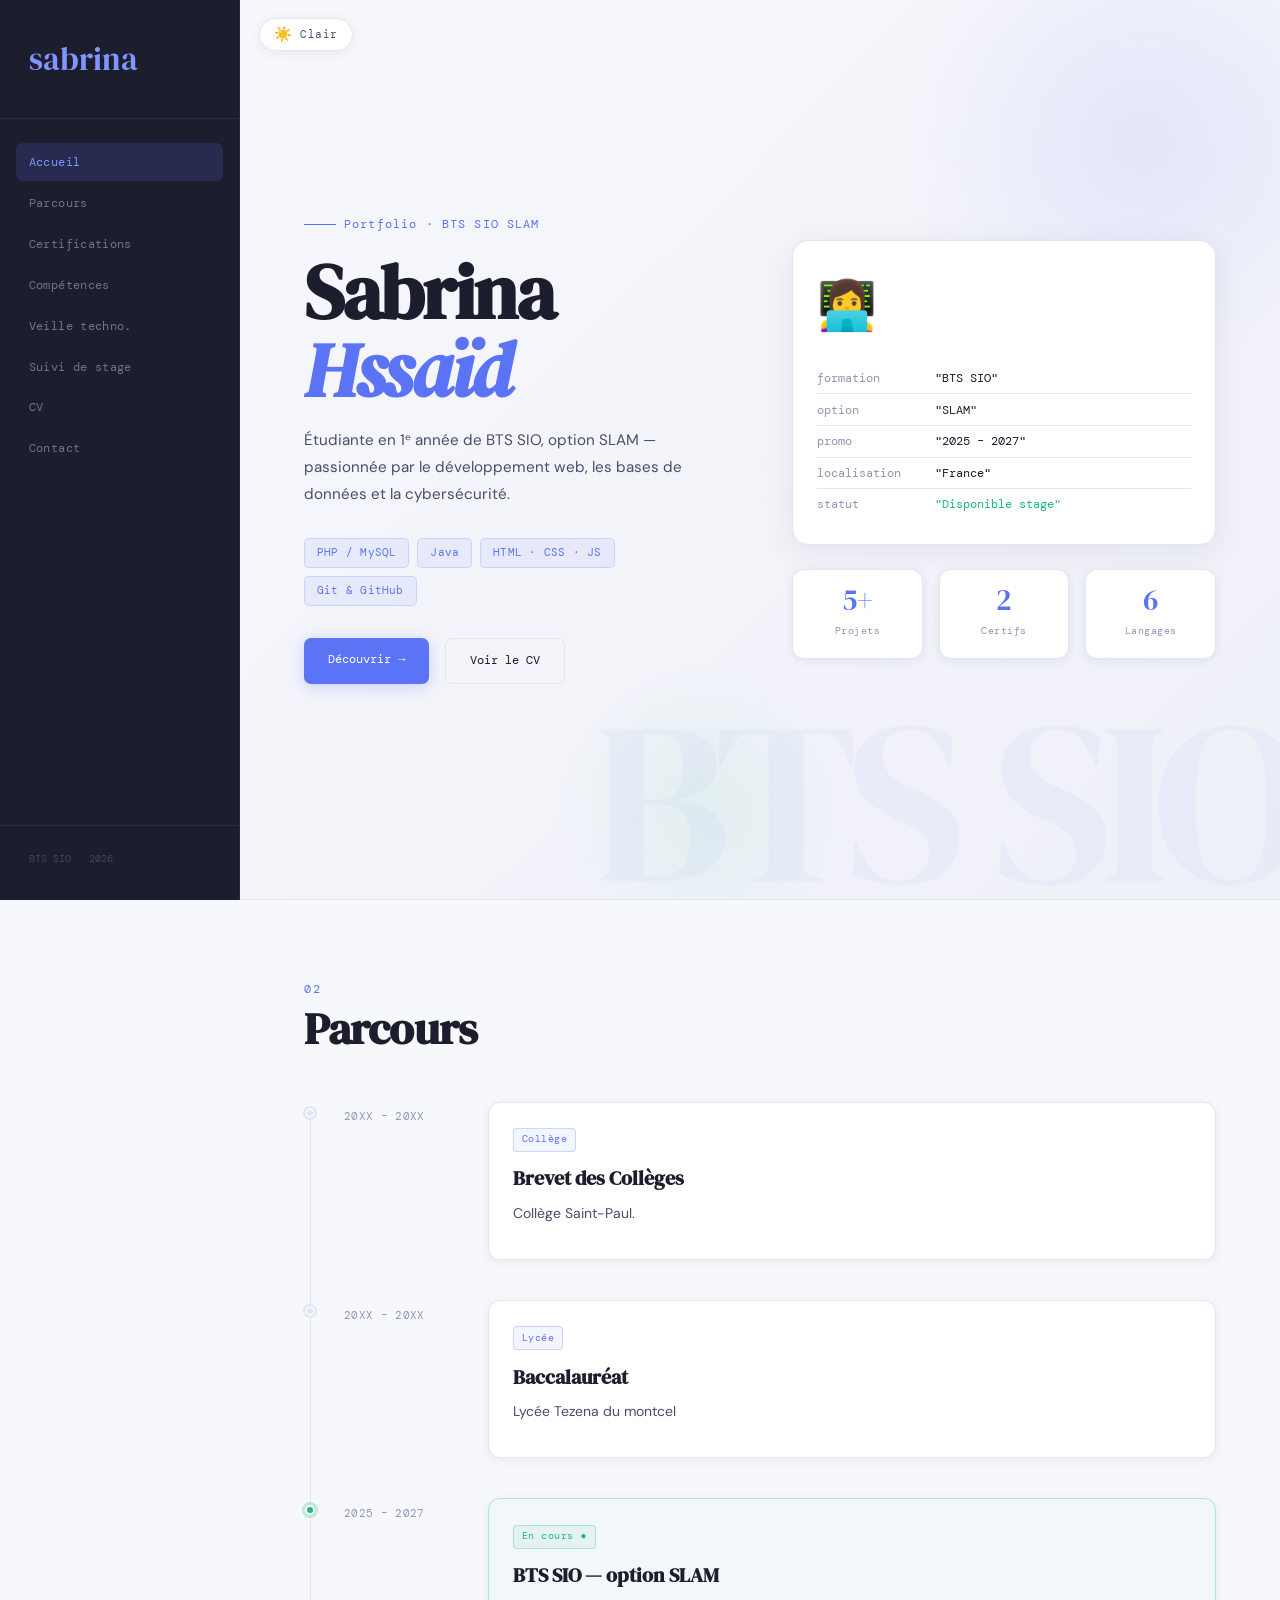
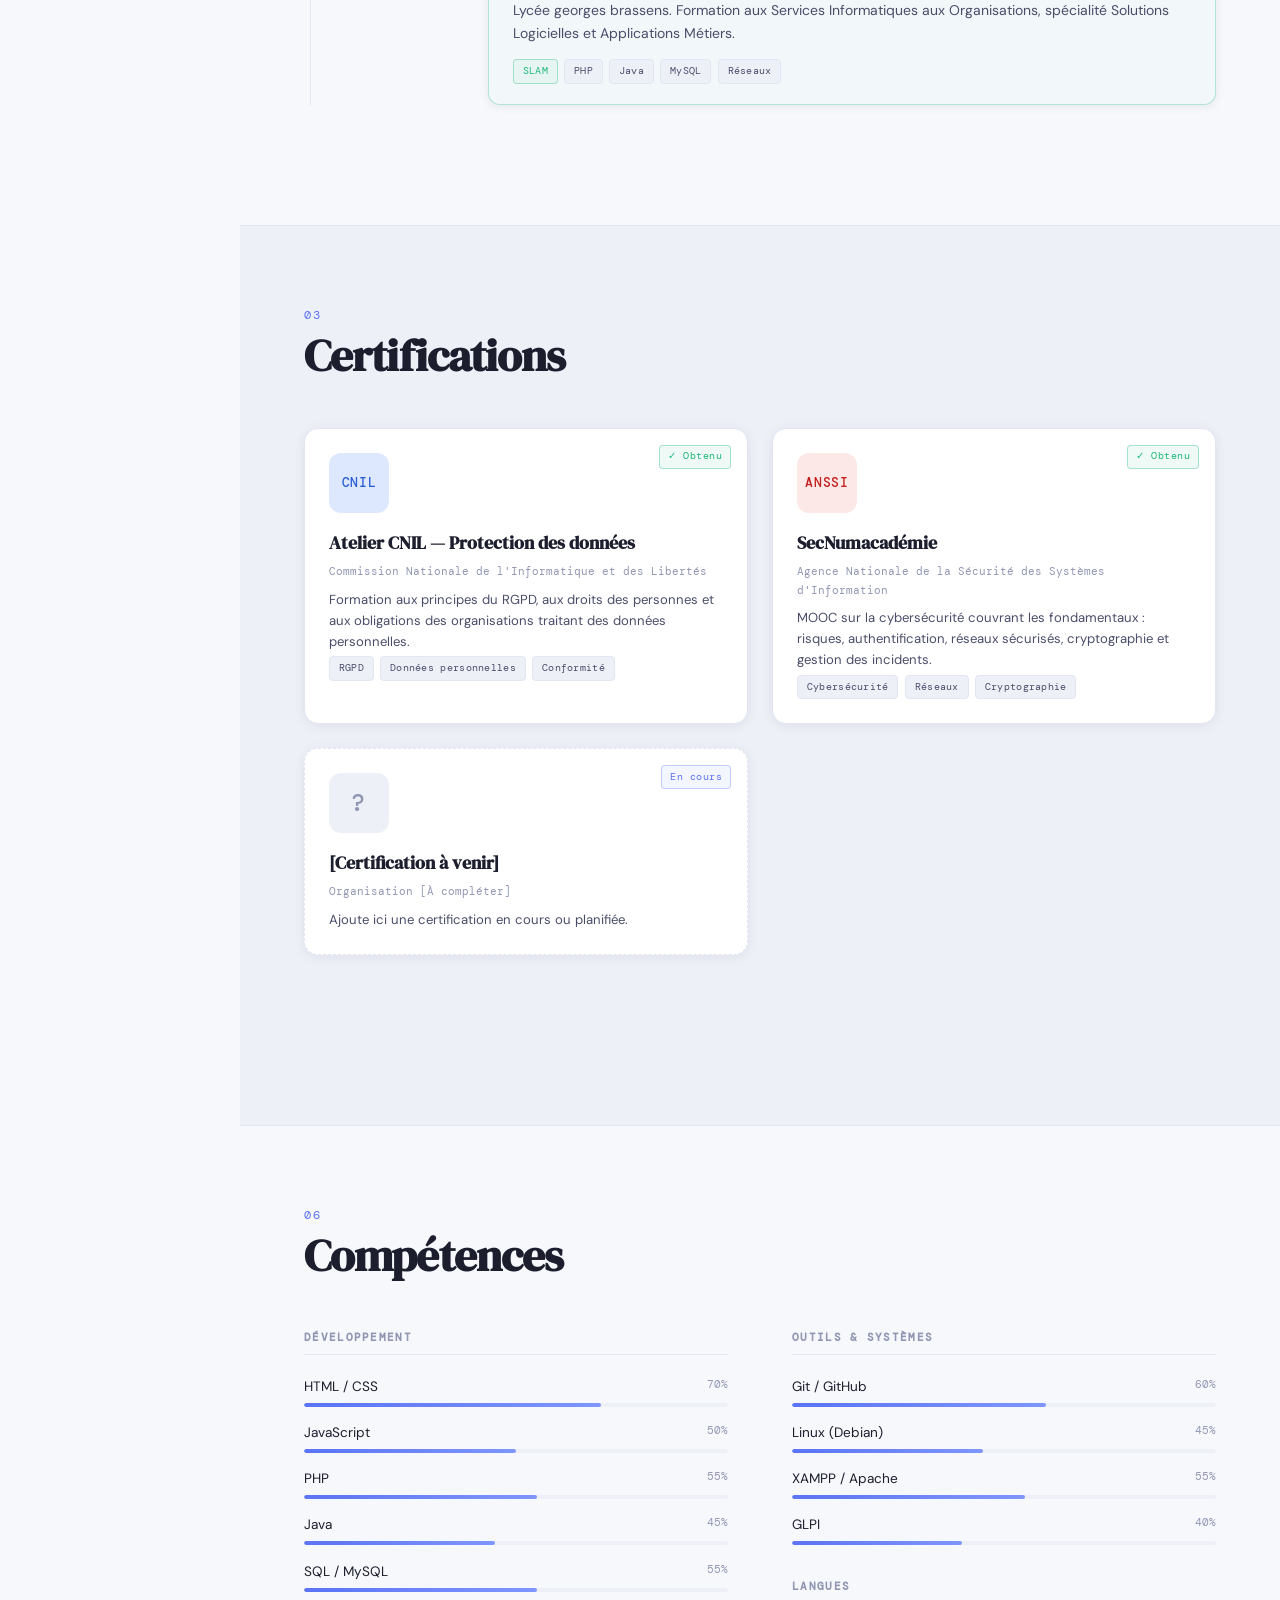
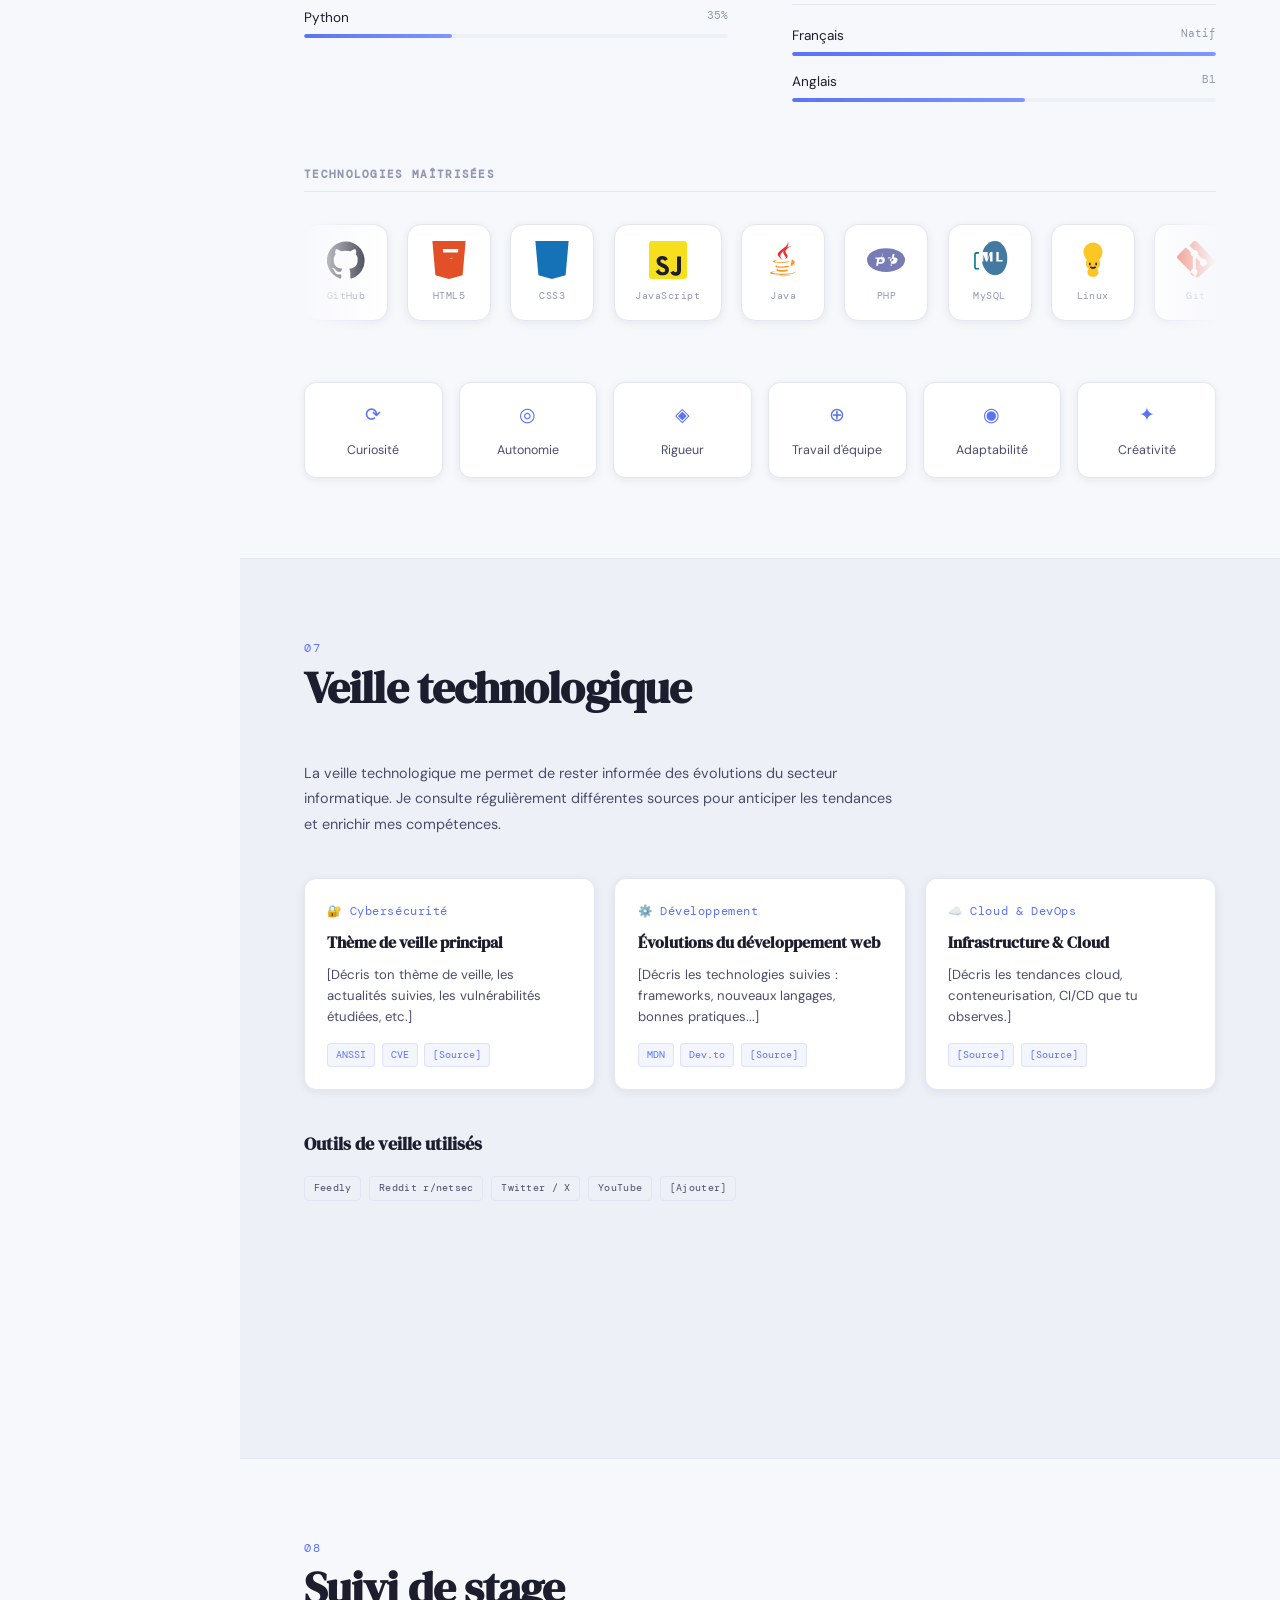
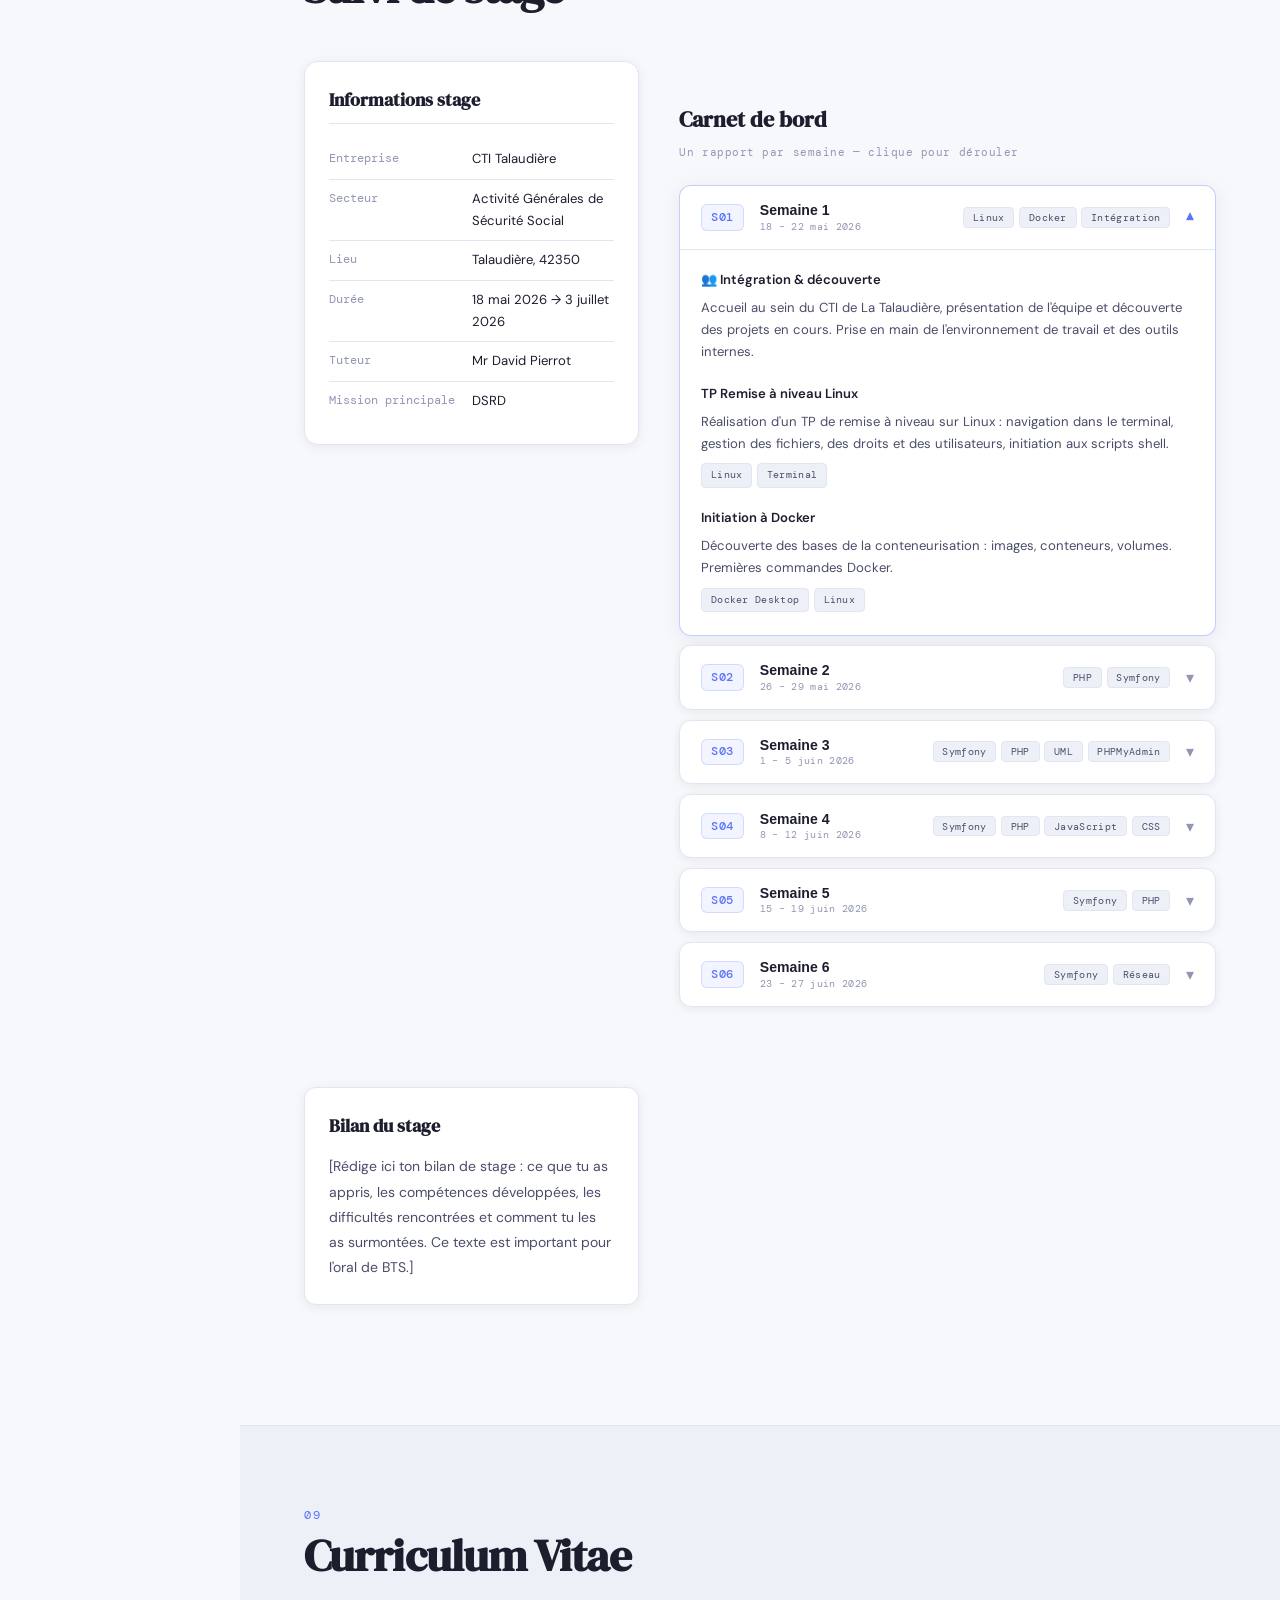
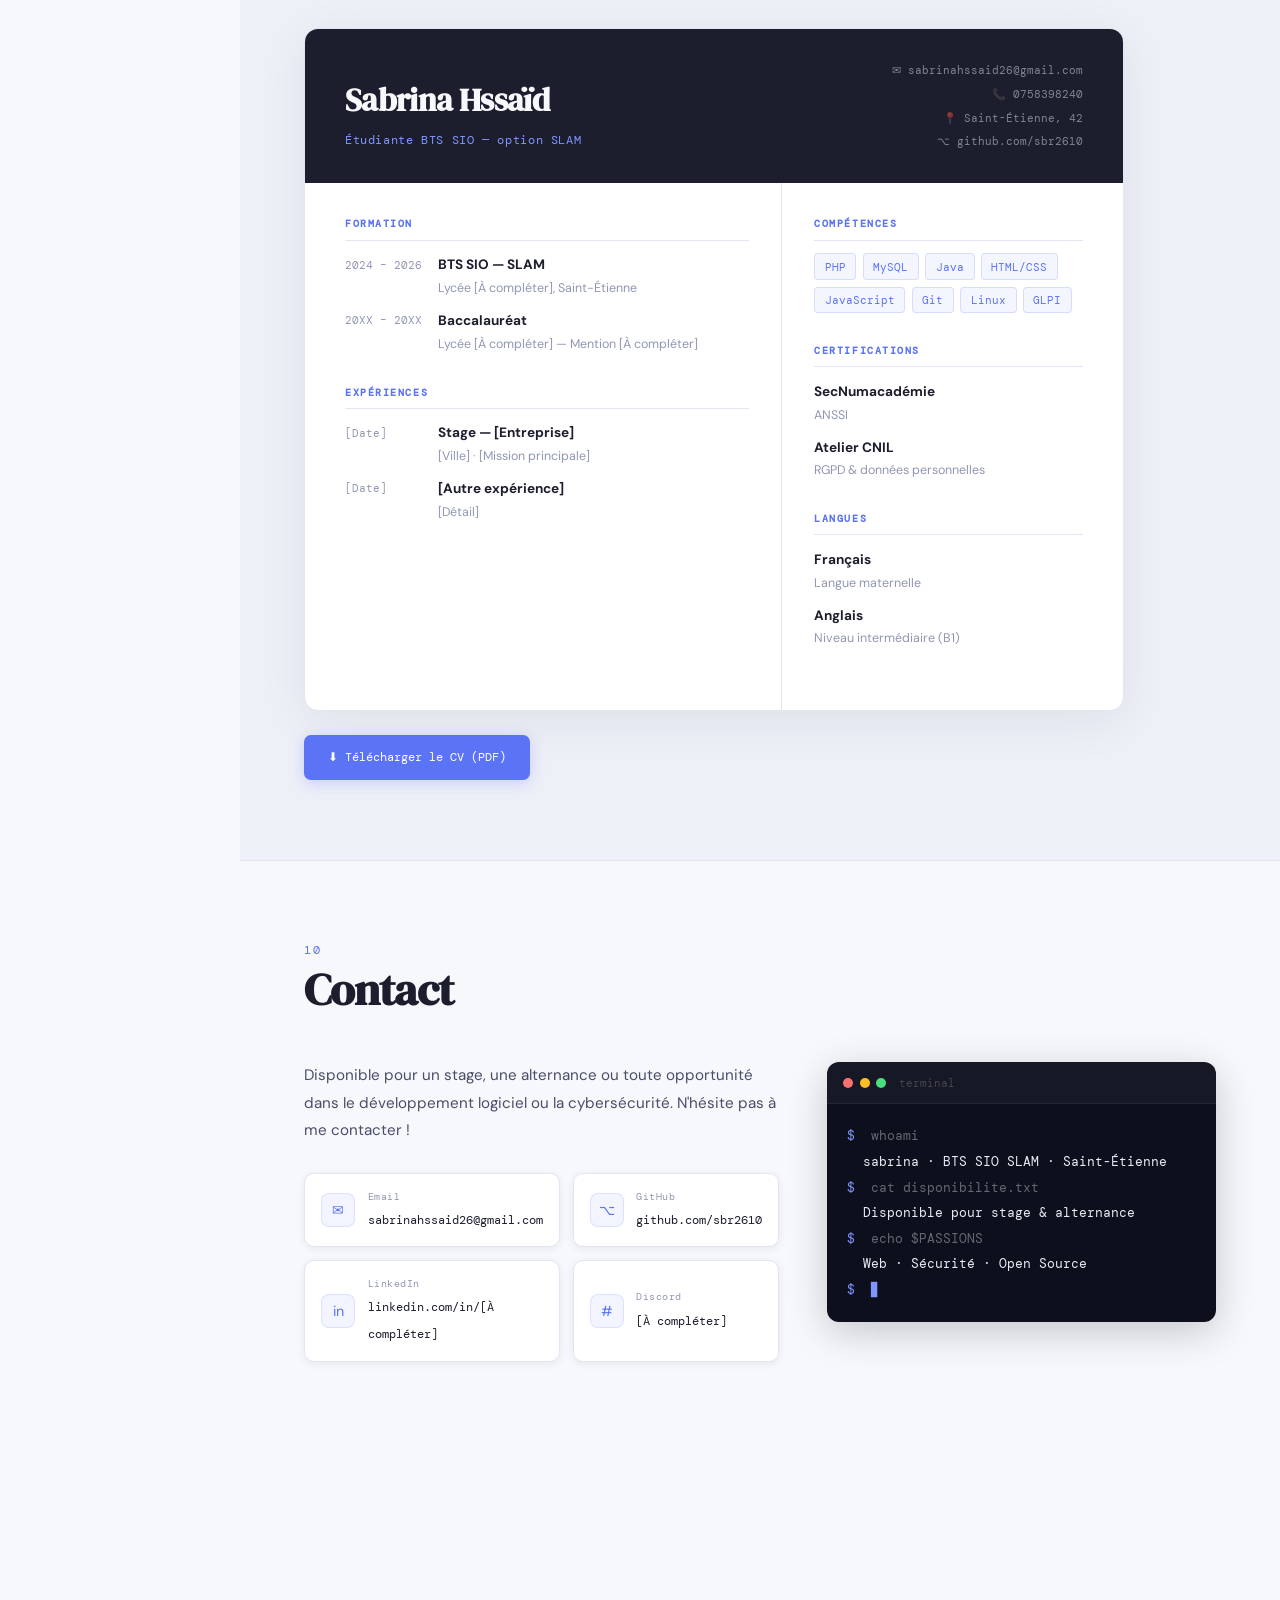
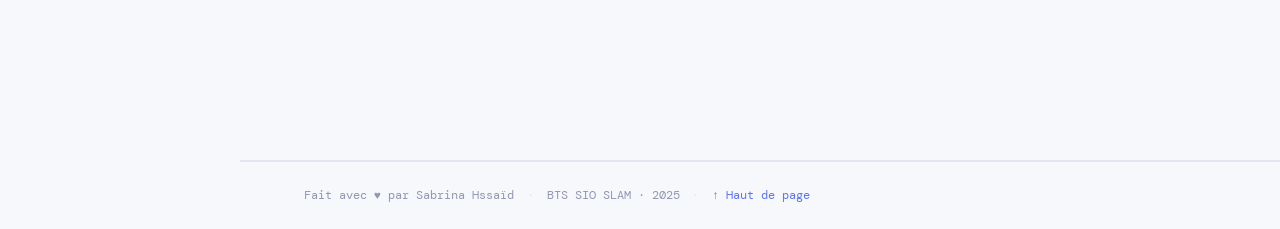
==== commit 697ec550: "S06" ====
--- a/index.html
+++ b/index.html
@@ -809,28 +809,35 @@
       </div>
       <!-- FIN SEMAINE 5 -->
 
-      <!-- SEMAINE 6 -->
-      <div class="carnet-item" id="semaine-6">
-        <button class="carnet-btn" aria-expanded="false" aria-controls="carnet-body-6">
-          <div class="carnet-btn-left">
-            <span class="carnet-num">S06</span>
-            <div class="carnet-btn-info">
-              <span class="carnet-week-title">Semaine 6</span>
-              <span class="carnet-dates">23 juin – 3 juillet 2026</span>
-            </div>
-          </div>
-          <div class="carnet-btn-right">
-            <span class="carnet-tags-preview carnet-soon">À venir</span>
-            <span class="carnet-chevron">▾</span>
-          </div>
-        </button>
-        <div class="carnet-body" id="carnet-body-6">
-          <div class="carnet-body-inner carnet-empty">
-            <p>Cette semaine n'est pas encore renseignée. Reviens vendredi ! 📅</p>
-          </div>
-        </div>
-      </div>
-      <!-- FIN SEMAINE 6 -->
+<!-- SEMAINE 6 -->
+<div class="carnet-item" id="semaine-6">
+  <button class="carnet-btn" aria-expanded="false" aria-controls="carnet-body-6">
+    <div class="carnet-btn-left">
+      <span class="carnet-num">S06</span>
+      <div class="carnet-btn-info">
+        <span class="carnet-week-title">Semaine 6</span>
+        <span class="carnet-dates">23 – 27 juin 2026</span>
+      </div>
+    </div>
+    <div class="carnet-btn-right">
+      <span class="carnet-tags-preview">
+        <span class="tag">Symfony</span>
+        <span class="tag">Réseau</span>
+      </span>
+      <span class="carnet-chevron">▾</span>
+    </div>
+  </button>
+  <div class="carnet-body" id="carnet-body-6">
+    <div class="carnet-body-inner">
+      <div class="carnet-section">
+        <h4 class="carnet-section-title">Migration Symfony & découverte du réseau</h4>
+        <p>J'ai continué la migration de l'application PHP vers Symfony. J'ai eu quelques difficultés avec la base de données de mon ancien TP qui était encore configurée, j'ai dû tout reconfigurer et recréer les entités. On m'a aussi présenté le réseau de l'entreprise via un schéma (routeurs, switchs, infrastructure globale).</p>
+        <div class="carnet-tags"><span class="tag">Symfony</span><span class="tag">PHP</span><span class="tag">Réseau</span></div>
+      </div>
+    </div>
+  </div>
+</div>
+<!-- FIN SEMAINE 6-->
 
     </div><!-- /carnet-list -->
   </div><!-- /carnet-bord -->
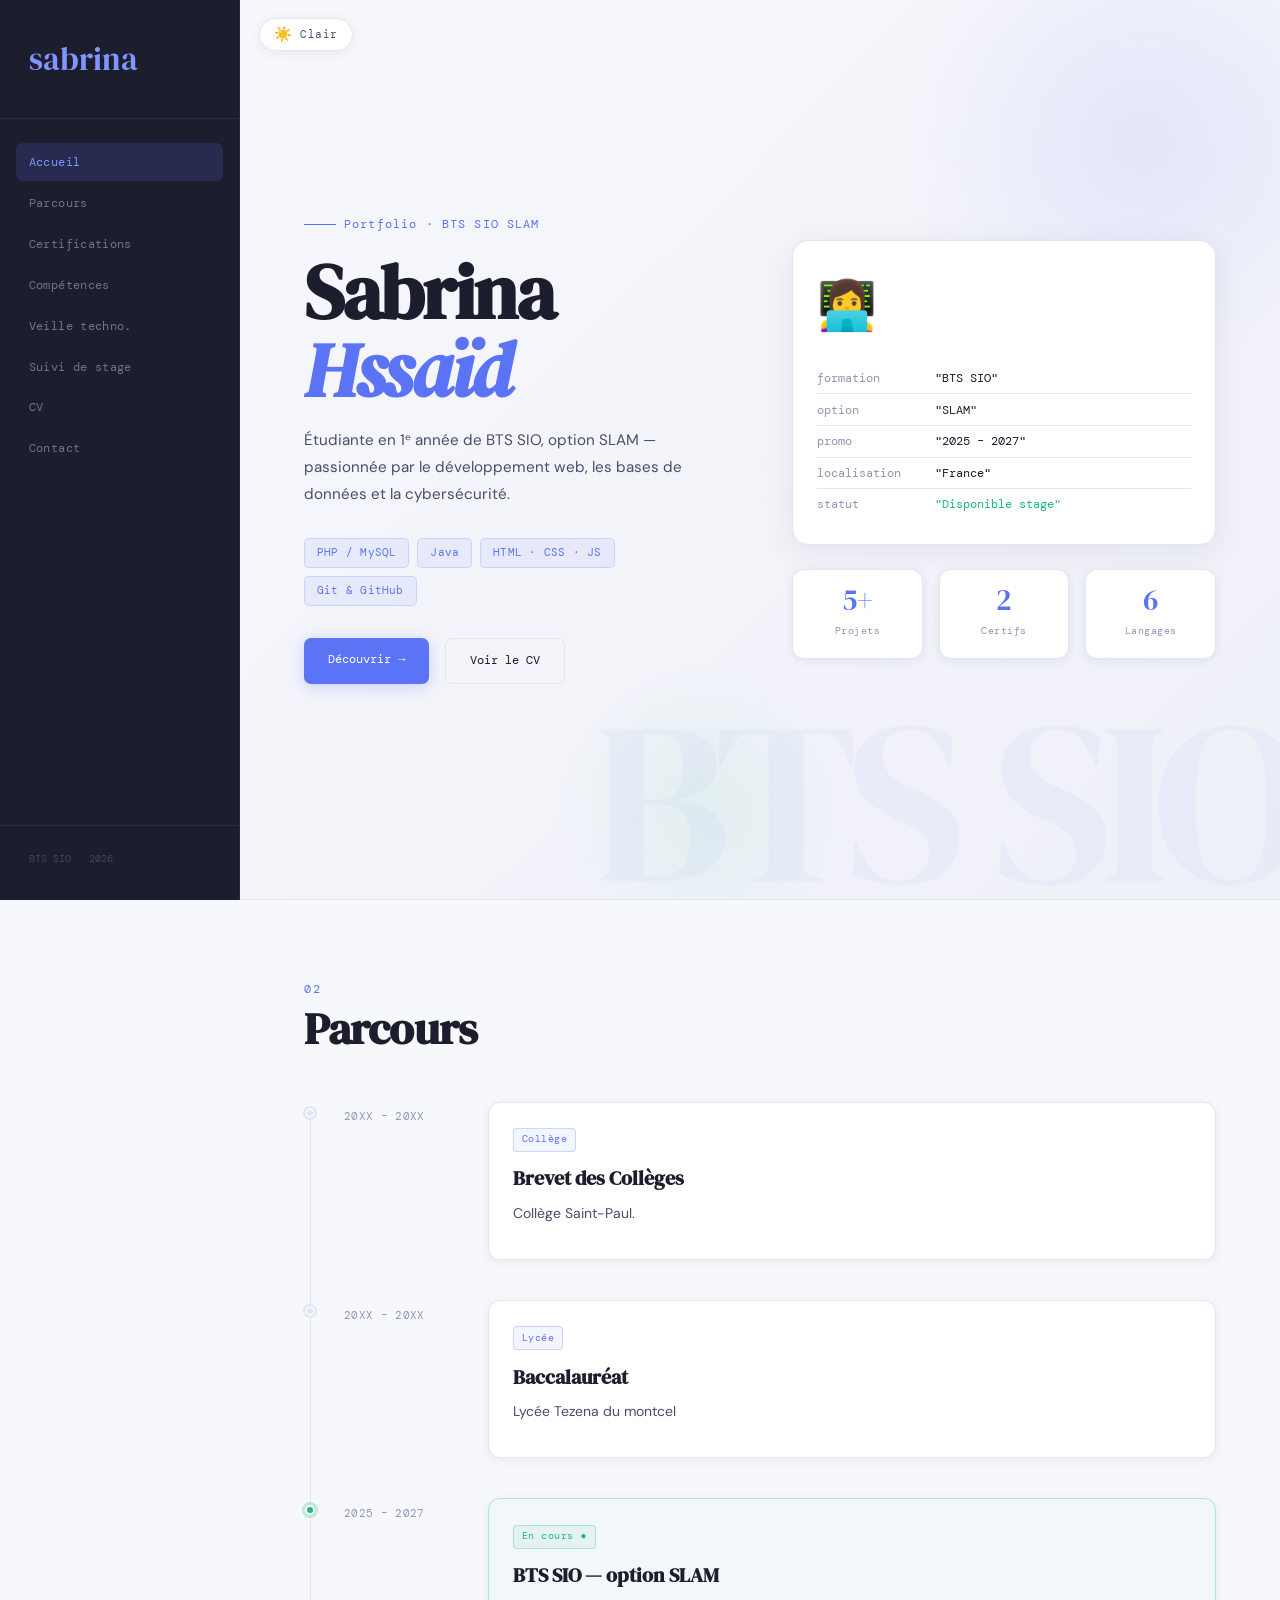
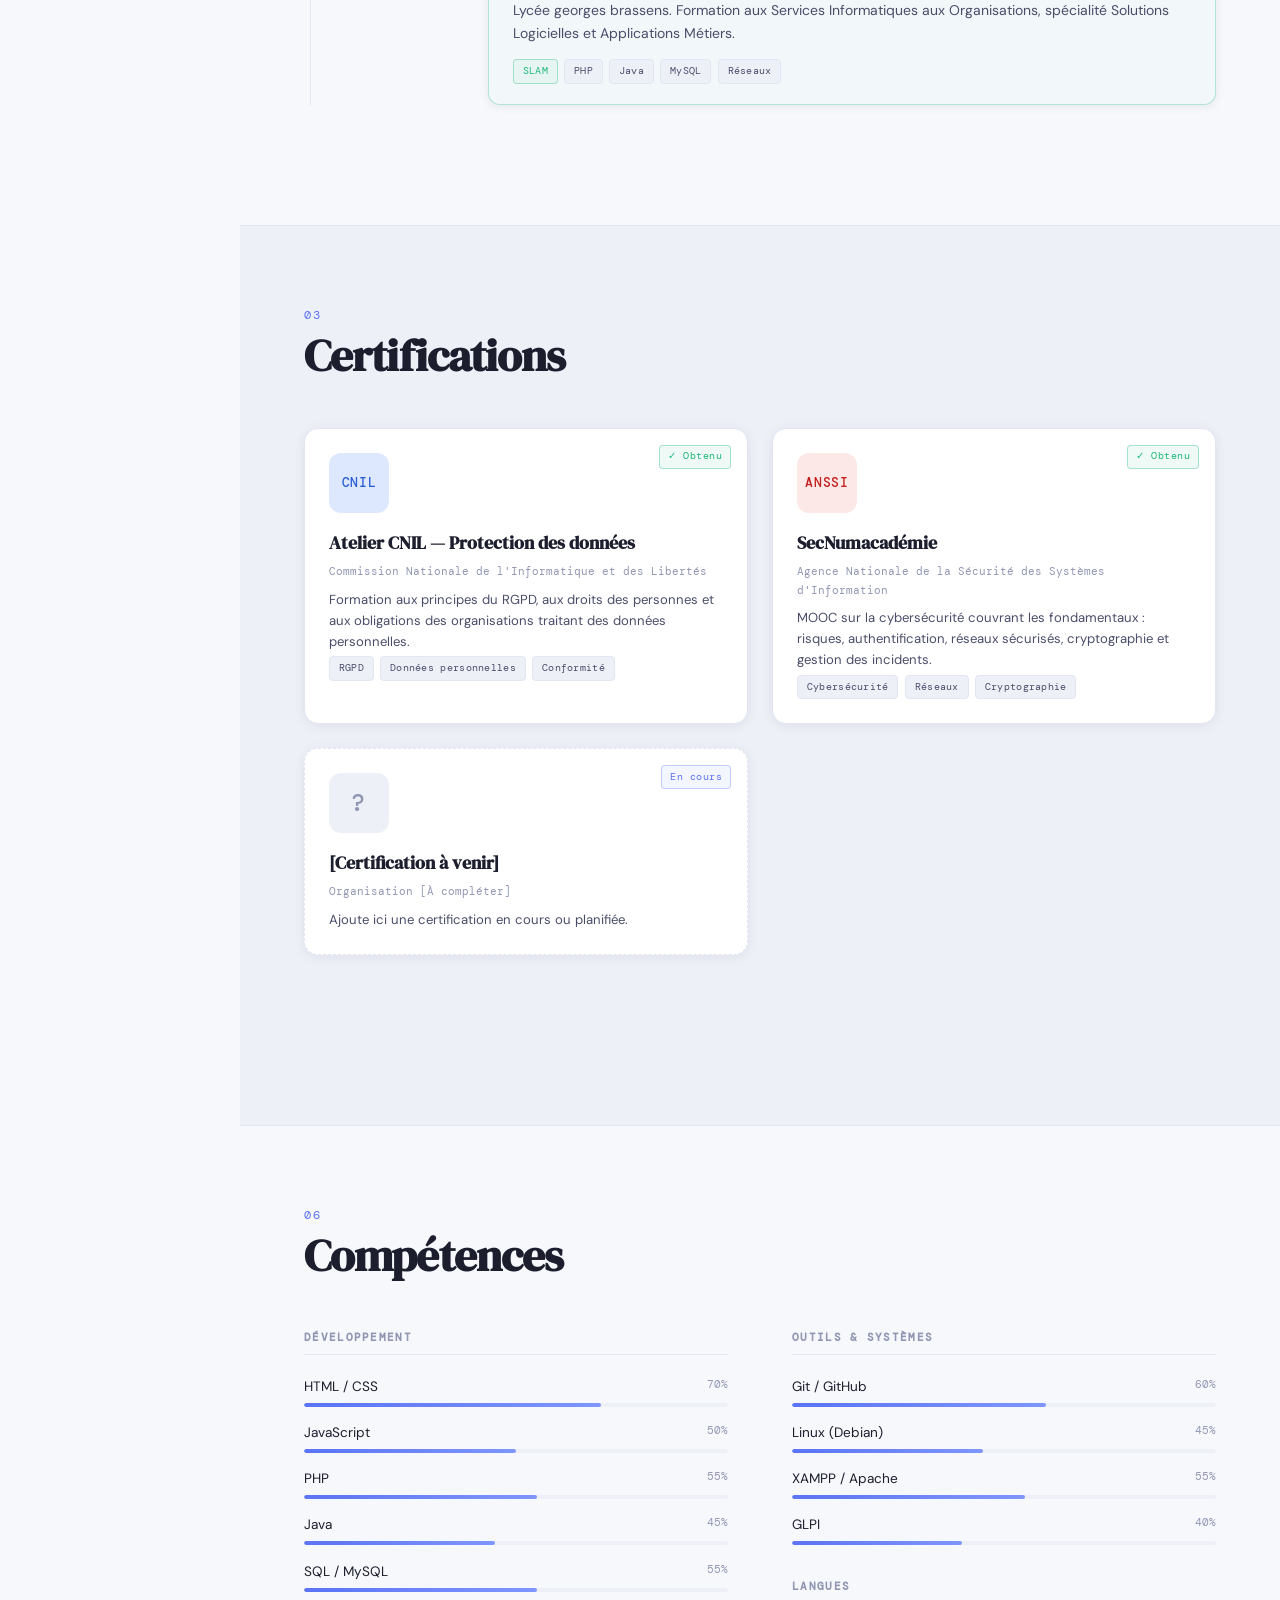
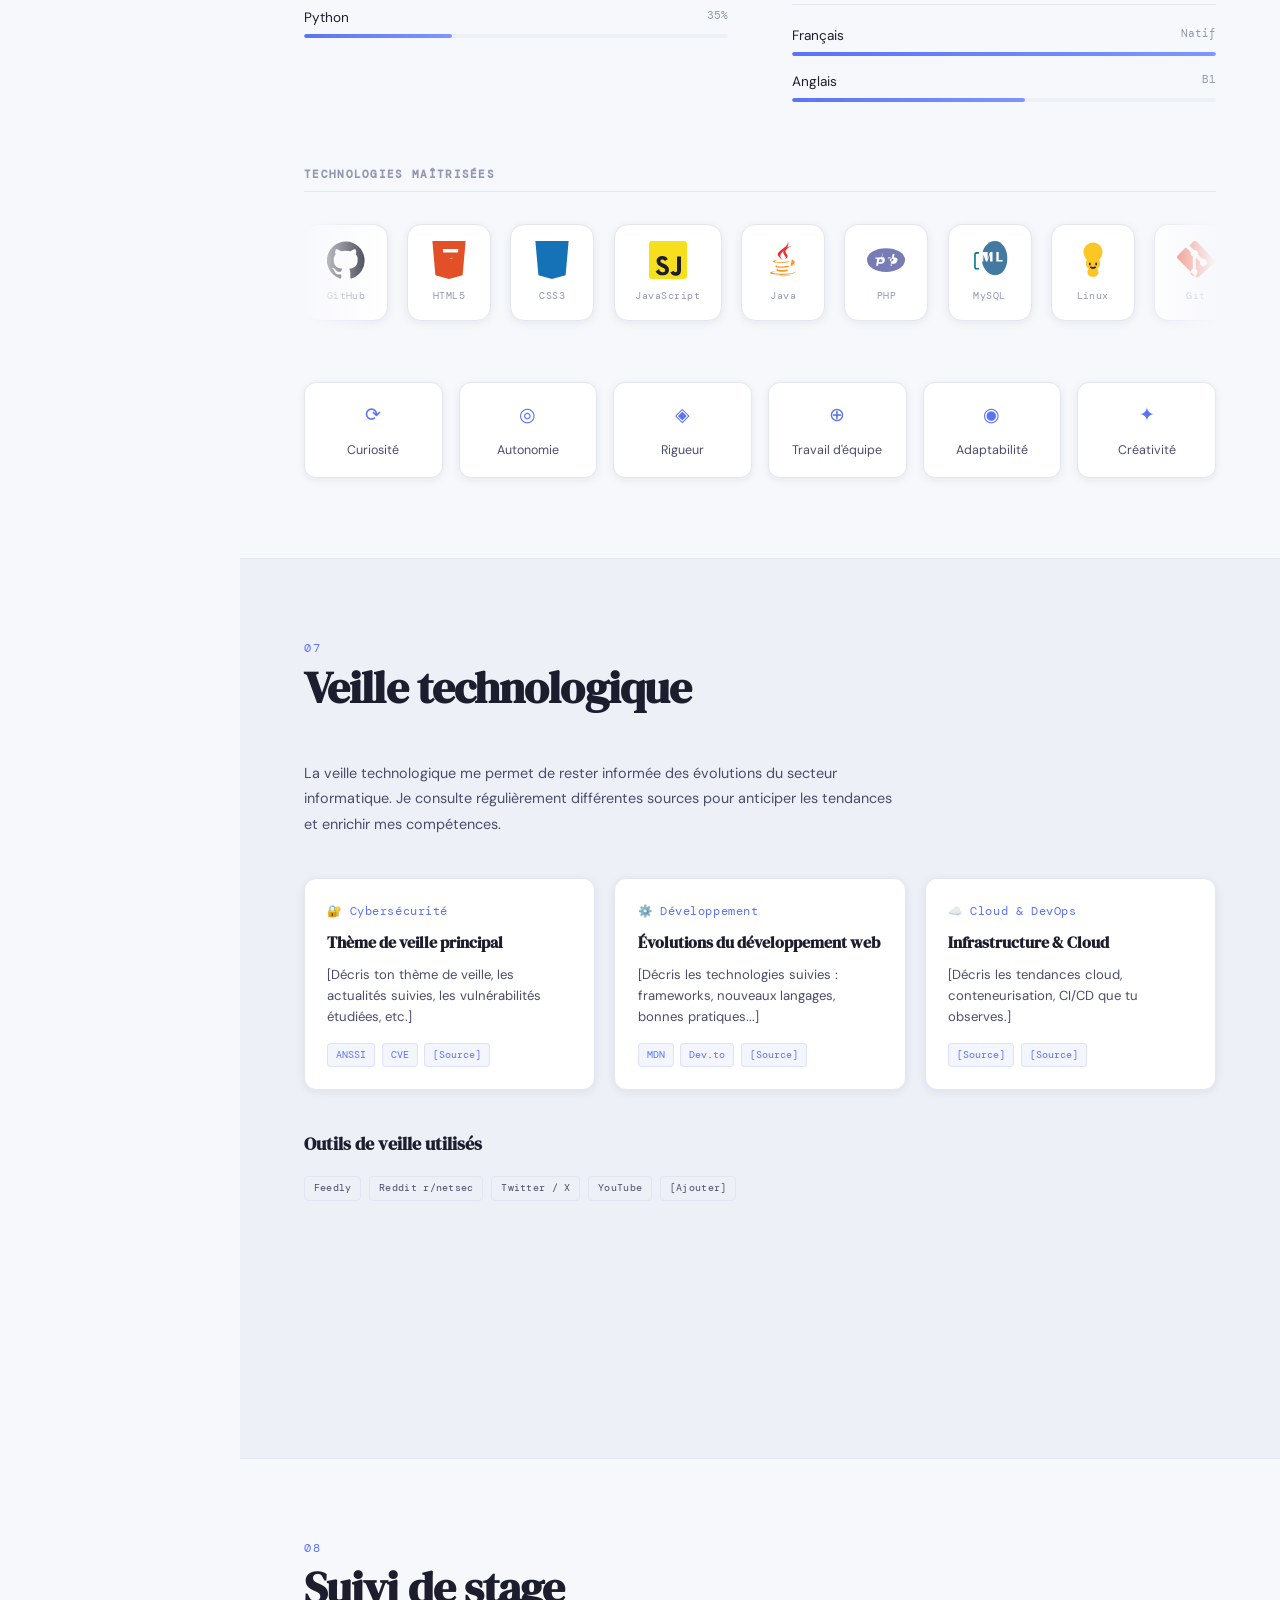
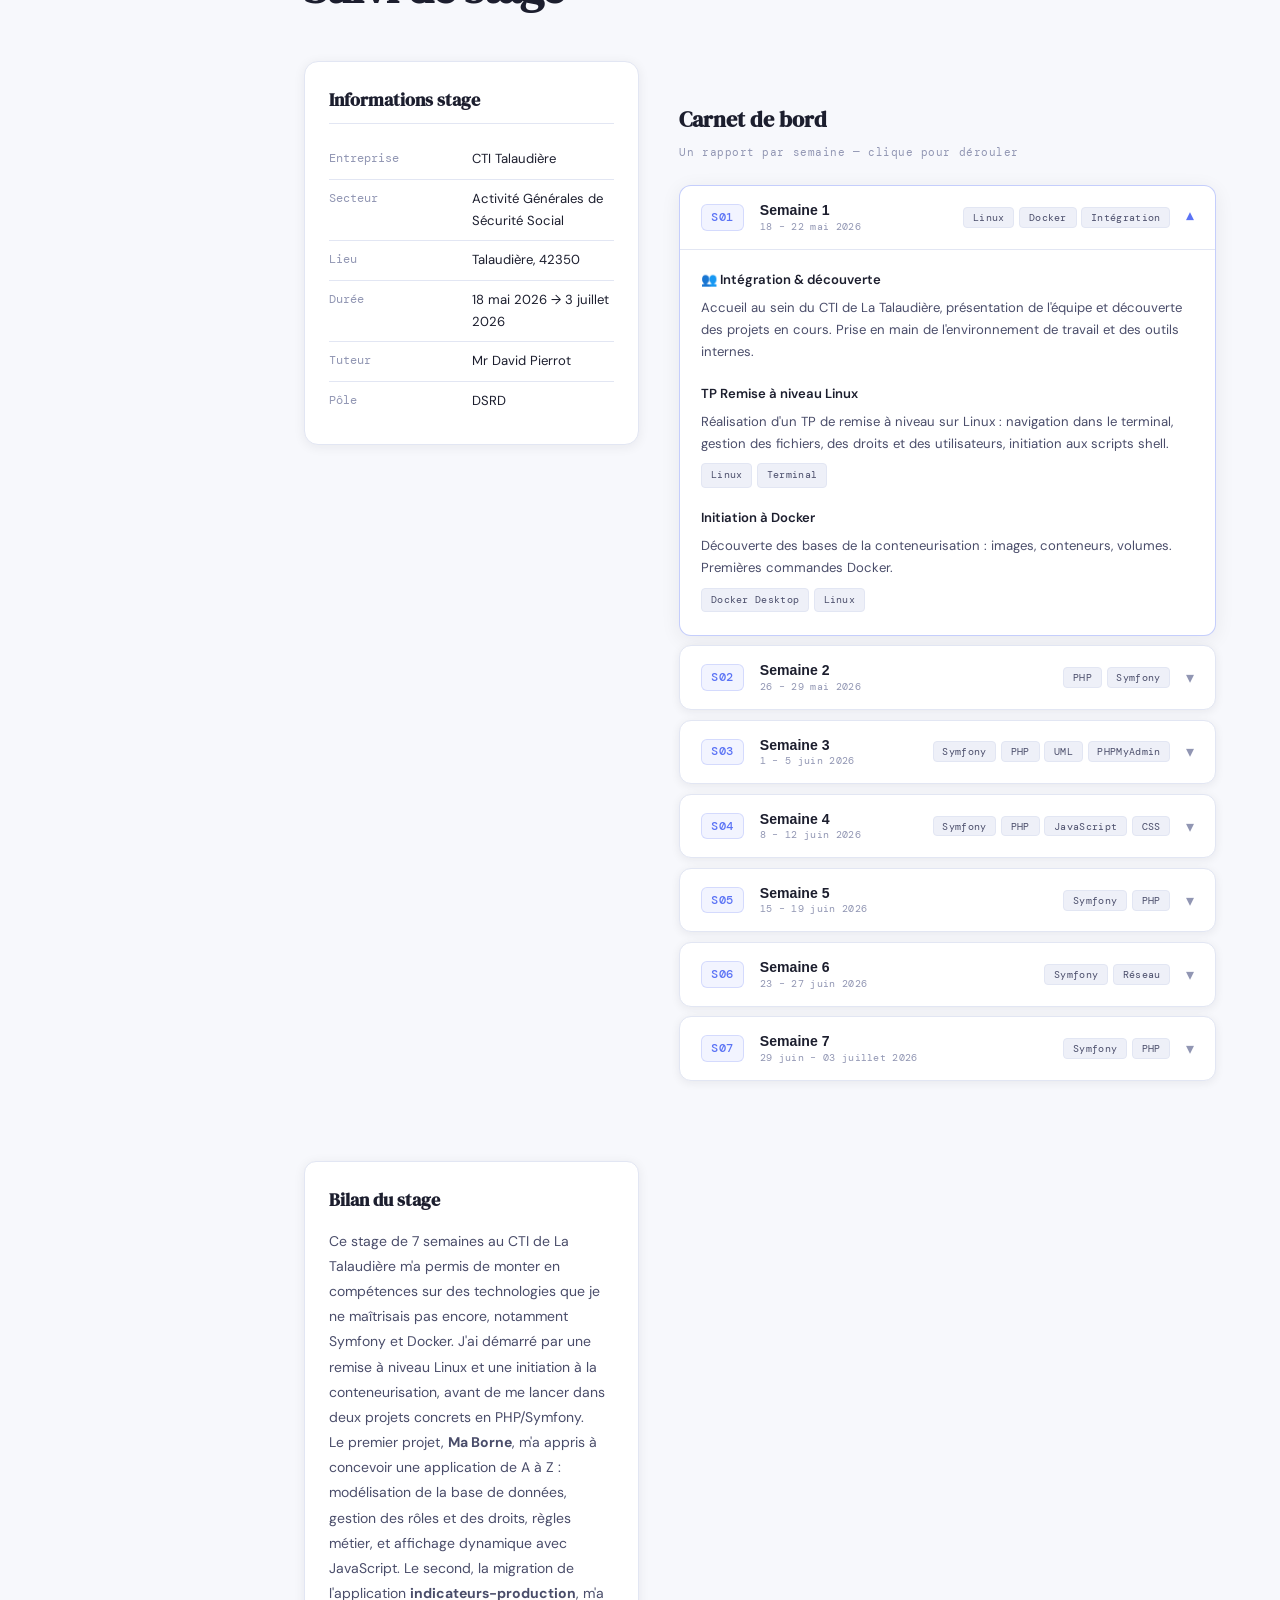
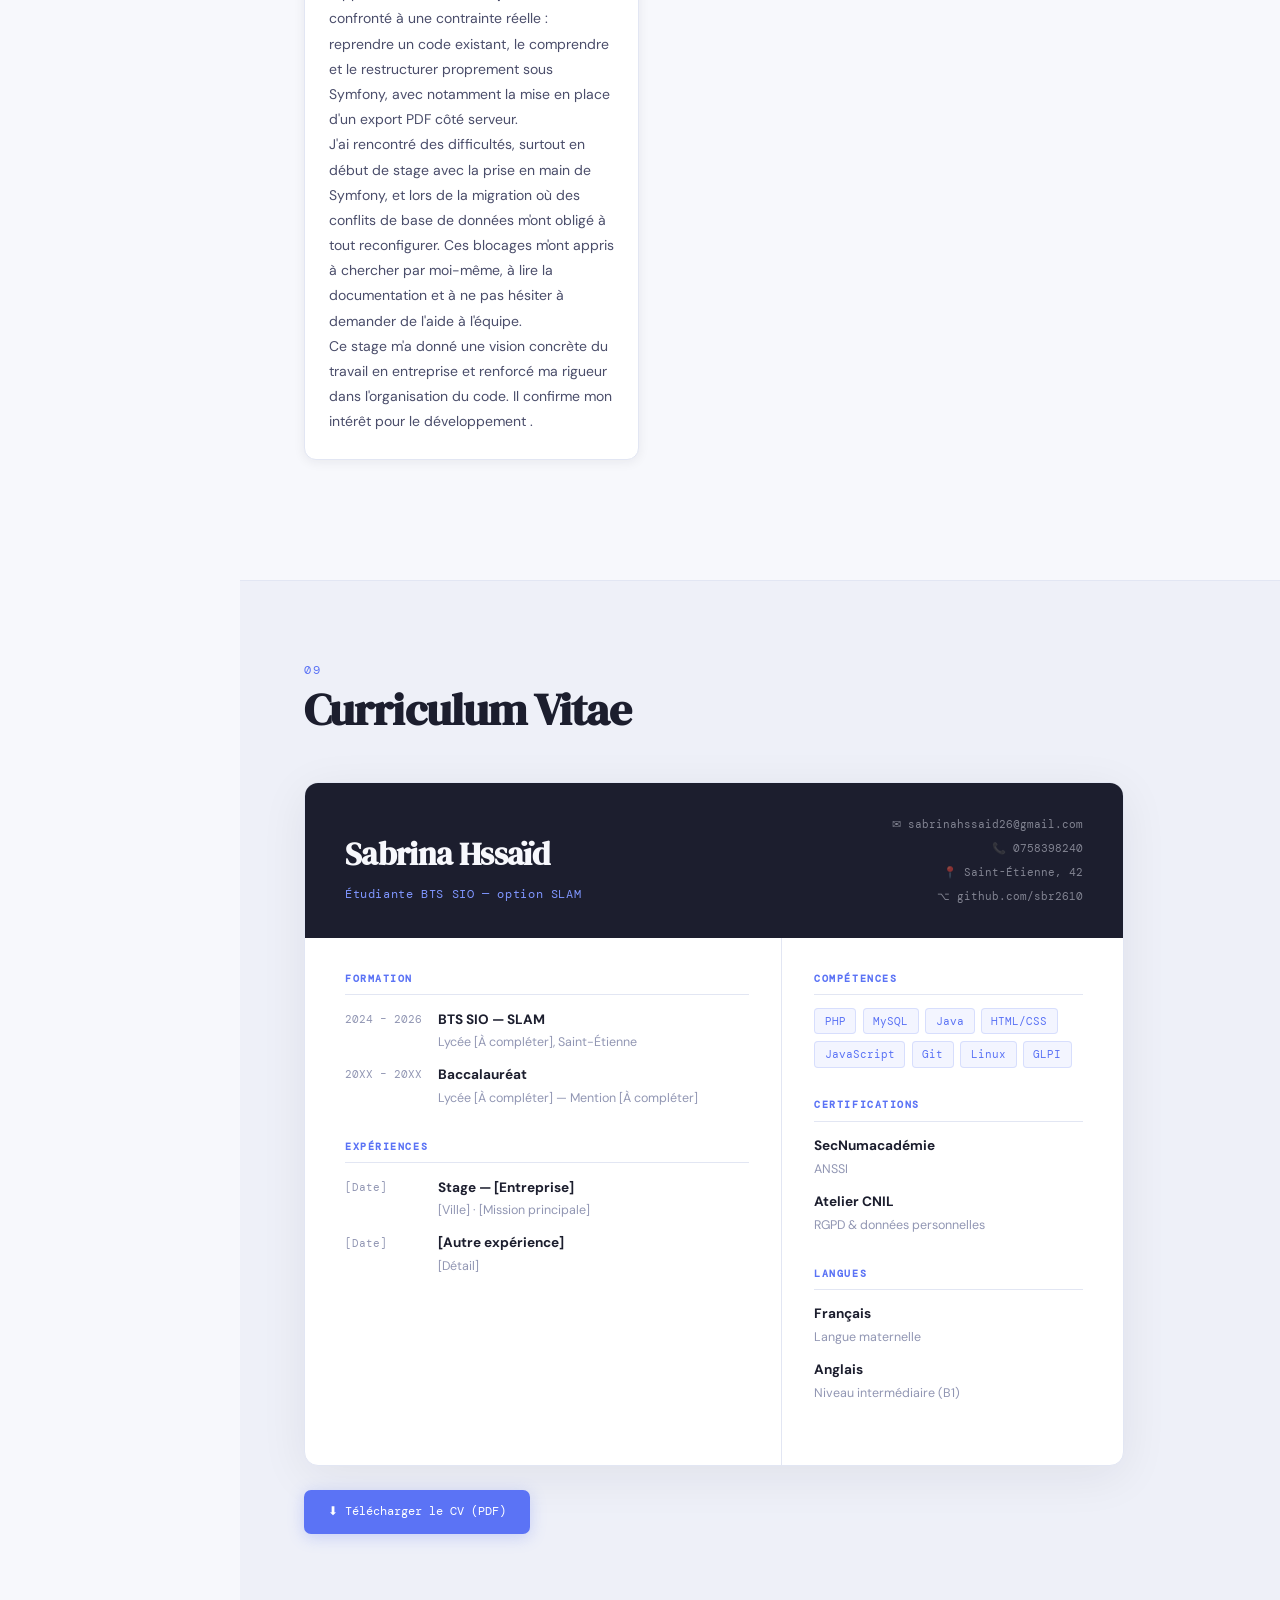
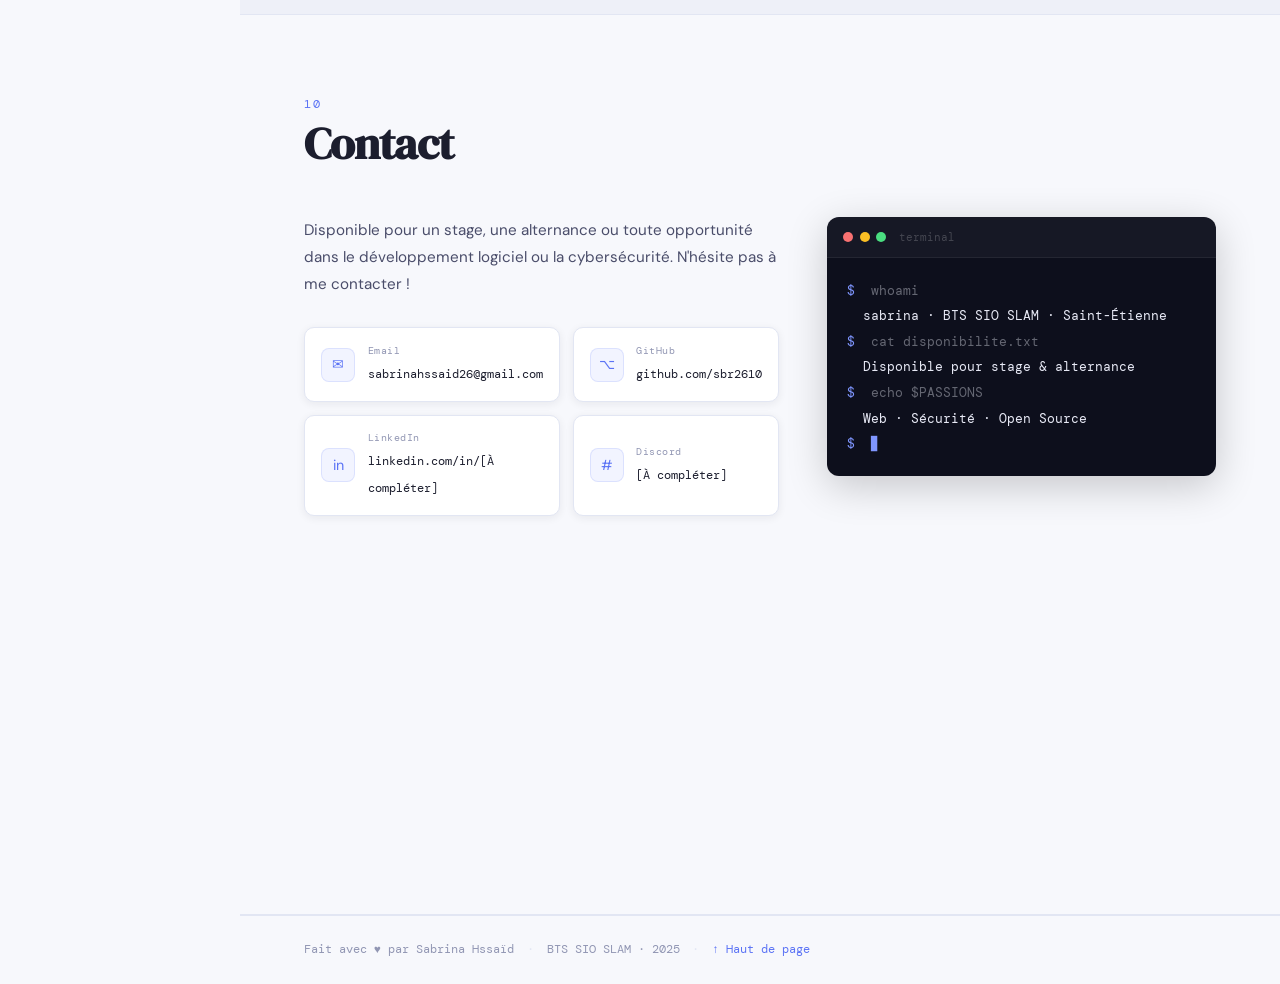
==== commit 20edd2eb: "S07" ====
--- a/index.html
+++ b/index.html
@@ -588,7 +588,7 @@
       <div class="stage-row"><span class="stage-key">Lieu</span><span class="stage-val">Talaudière, 42350</span></div>
       <div class="stage-row"><span class="stage-key">Durée</span><span class="stage-val">18 mai 2026 → 3 juillet 2026</span></div>
       <div class="stage-row"><span class="stage-key">Tuteur</span><span class="stage-val">Mr David Pierrot</span></div>
-      <div class="stage-row"><span class="stage-key">Mission principale</span><span class="stage-val">DSRD</span></div>
+      <div class="stage-row"><span class="stage-key">Pôle</span><span class="stage-val">DSRD</span></div>
     </div>
 
   <!-- ══ CARNET DE BORD ══ -->
@@ -839,13 +839,58 @@
 </div>
 <!-- FIN SEMAINE 6-->
 
+<!-- SEMAINE 7 -->
+<div class="carnet-item" id="semaine-7">
+  <button class="carnet-btn" aria-expanded="false" aria-controls="carnet-body-7">
+    <div class="carnet-btn-left">
+      <span class="carnet-num">S07</span>
+      <div class="carnet-btn-info">
+        <span class="carnet-week-title">Semaine 7</span>
+        <span class="carnet-dates">29 juin – 03 juillet 2026</span>
+      </div>
+    </div>
+    <div class="carnet-btn-right">
+      <span class="carnet-tags-preview">
+        <span class="tag">Symfony</span>
+        <span class="tag">PHP</span>
+      </span>
+      <span class="carnet-chevron">▾</span>
+    </div>
+  </button>
+  <div class="carnet-body" id="carnet-body-7">
+    <div class="carnet-body-inner">
+      <div class="carnet-section">
+        <h4 class="carnet-section-title">Finalisation de la migration indicateurs-production</h4>
+        <p>Finalisation de la migration PHP vers Symfony. J'ai mis en place un export PDF serveur avec dompdf, plus propre que la solution jsPDF utilisée au départ. J'en ai profité pour refactoriser le code et nettoyer les styles. Les 4 pages de l'application sont maintenant terminées.</p>
+        <div class="carnet-tags"><span class="tag">Symfony</span><span class="tag">PHP</span><span class="tag">dompdf</span><span class="tag">Highcharts</span><span class="tag">CKEditor</span></div>
+      </div>
+    </div>
+  </div>
+</div>
+
+
+<!-- FIN SEMAINE 7-->
+
+
     </div><!-- /carnet-list -->
   </div><!-- /carnet-bord -->
 
-  <div class="stage-bilan">
-    <h3>Bilan du stage</h3>
-    <p>[Rédige ici ton bilan de stage : ce que tu as appris, les compétences développées, les difficultés rencontrées et comment tu les as surmontées. Ce texte est important pour l'oral de BTS.]</p>
-  </div>
+<div class="stage-bilan">
+  <h3>Bilan du stage</h3>
+  <p>
+    Ce stage de 7 semaines au CTI de La Talaudière m'a permis de monter en compétences sur des technologies que je ne maîtrisais pas encore, notamment Symfony et Docker. J'ai démarré par une remise à niveau Linux et une initiation à la conteneurisation, avant de me lancer dans deux projets concrets en PHP/Symfony.
+  </p>
+  <p>
+    Le premier projet, <strong>Ma Borne</strong>, m'a appris à concevoir une application de A à Z : modélisation de la base de données, gestion des rôles et des droits, règles métier, et affichage dynamique avec JavaScript. Le second, la migration de l'application <strong>indicateurs-production</strong>, m'a confronté à une contrainte réelle : reprendre un code existant, le comprendre et le restructurer proprement sous Symfony, avec notamment la mise en place d'un export PDF côté serveur.
+  </p>
+  <p>
+    J'ai rencontré des difficultés, surtout en début de stage avec la prise en main de Symfony, et lors de la migration où des conflits de base de données m'ont obligé à tout reconfigurer. Ces blocages m'ont appris à chercher par moi-même, à lire la documentation et à ne pas hésiter à demander de l'aide à l'équipe.
+  </p>
+  <p>
+    Ce stage m'a donné une vision concrète du travail en entreprise et renforcé ma rigueur dans l'organisation du code. Il confirme mon intérêt pour le développement .
+  </p>
+</div>
+
 
 </section>
 
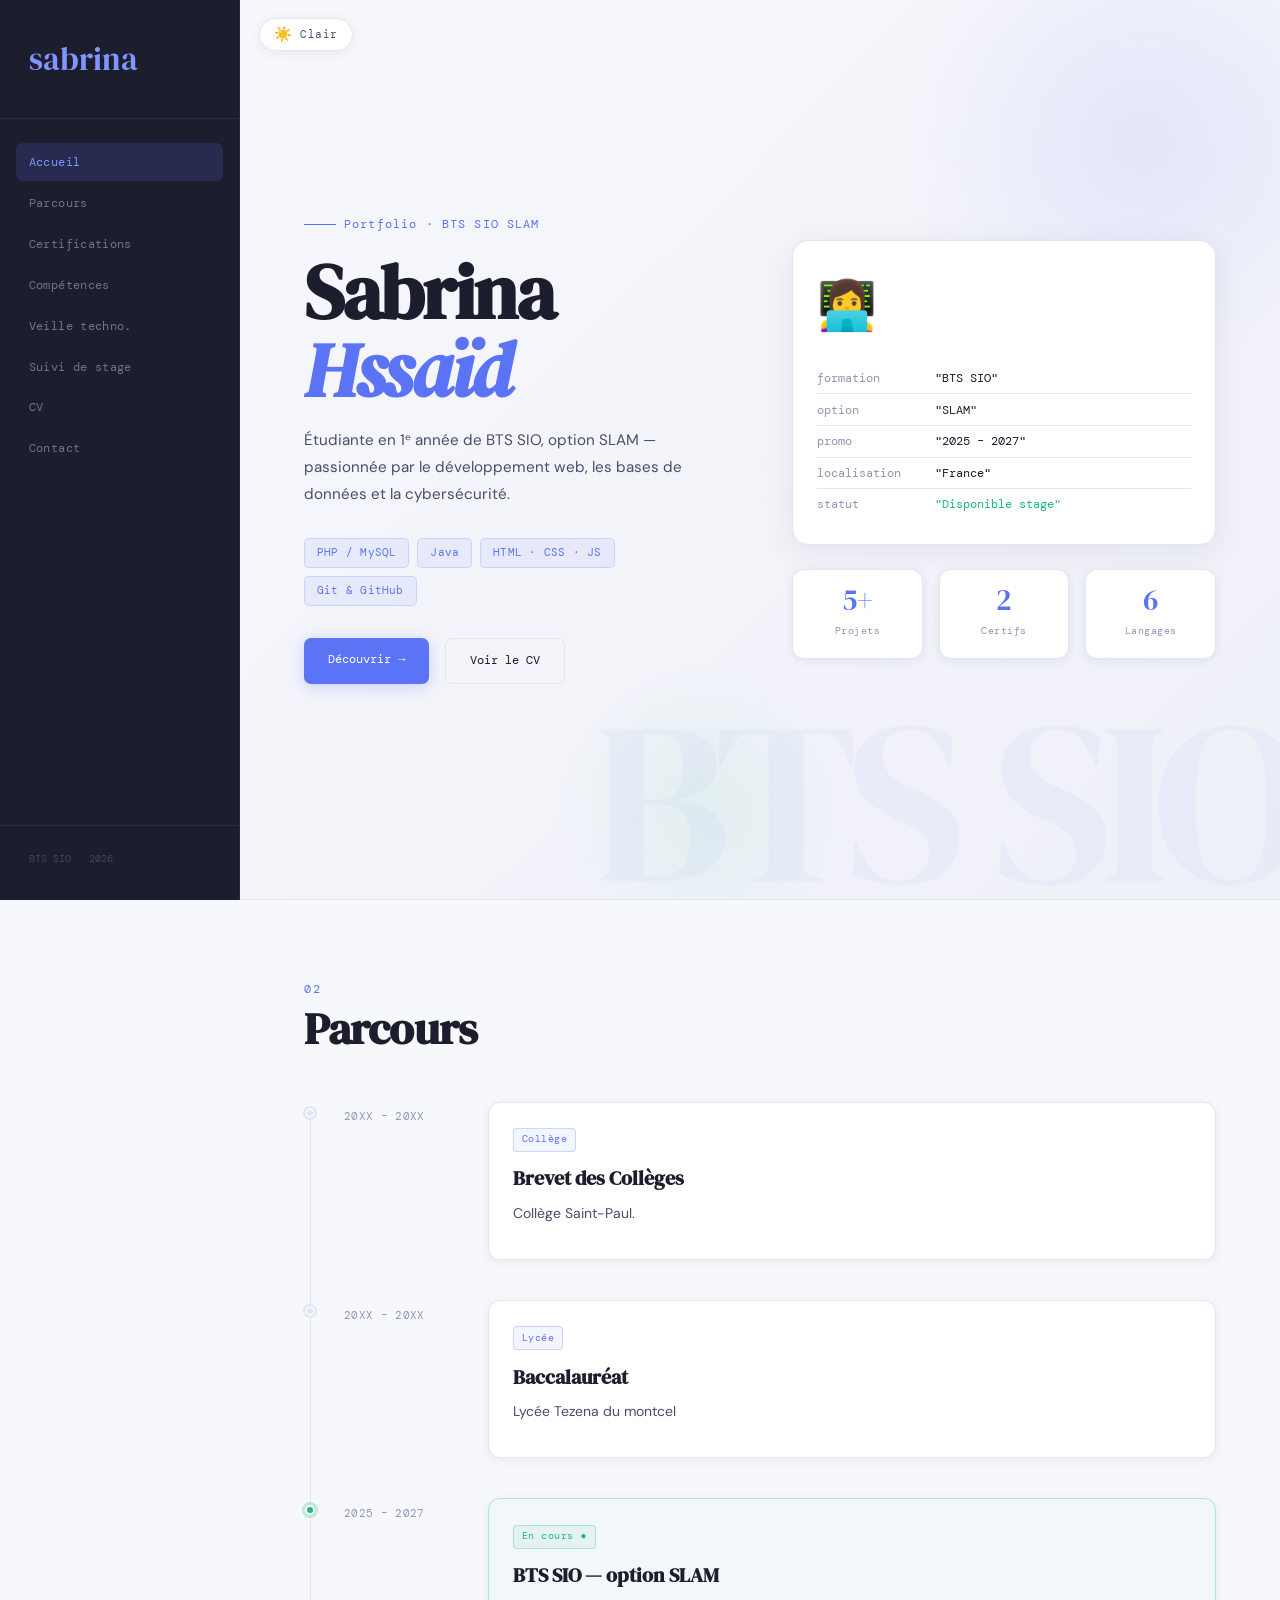
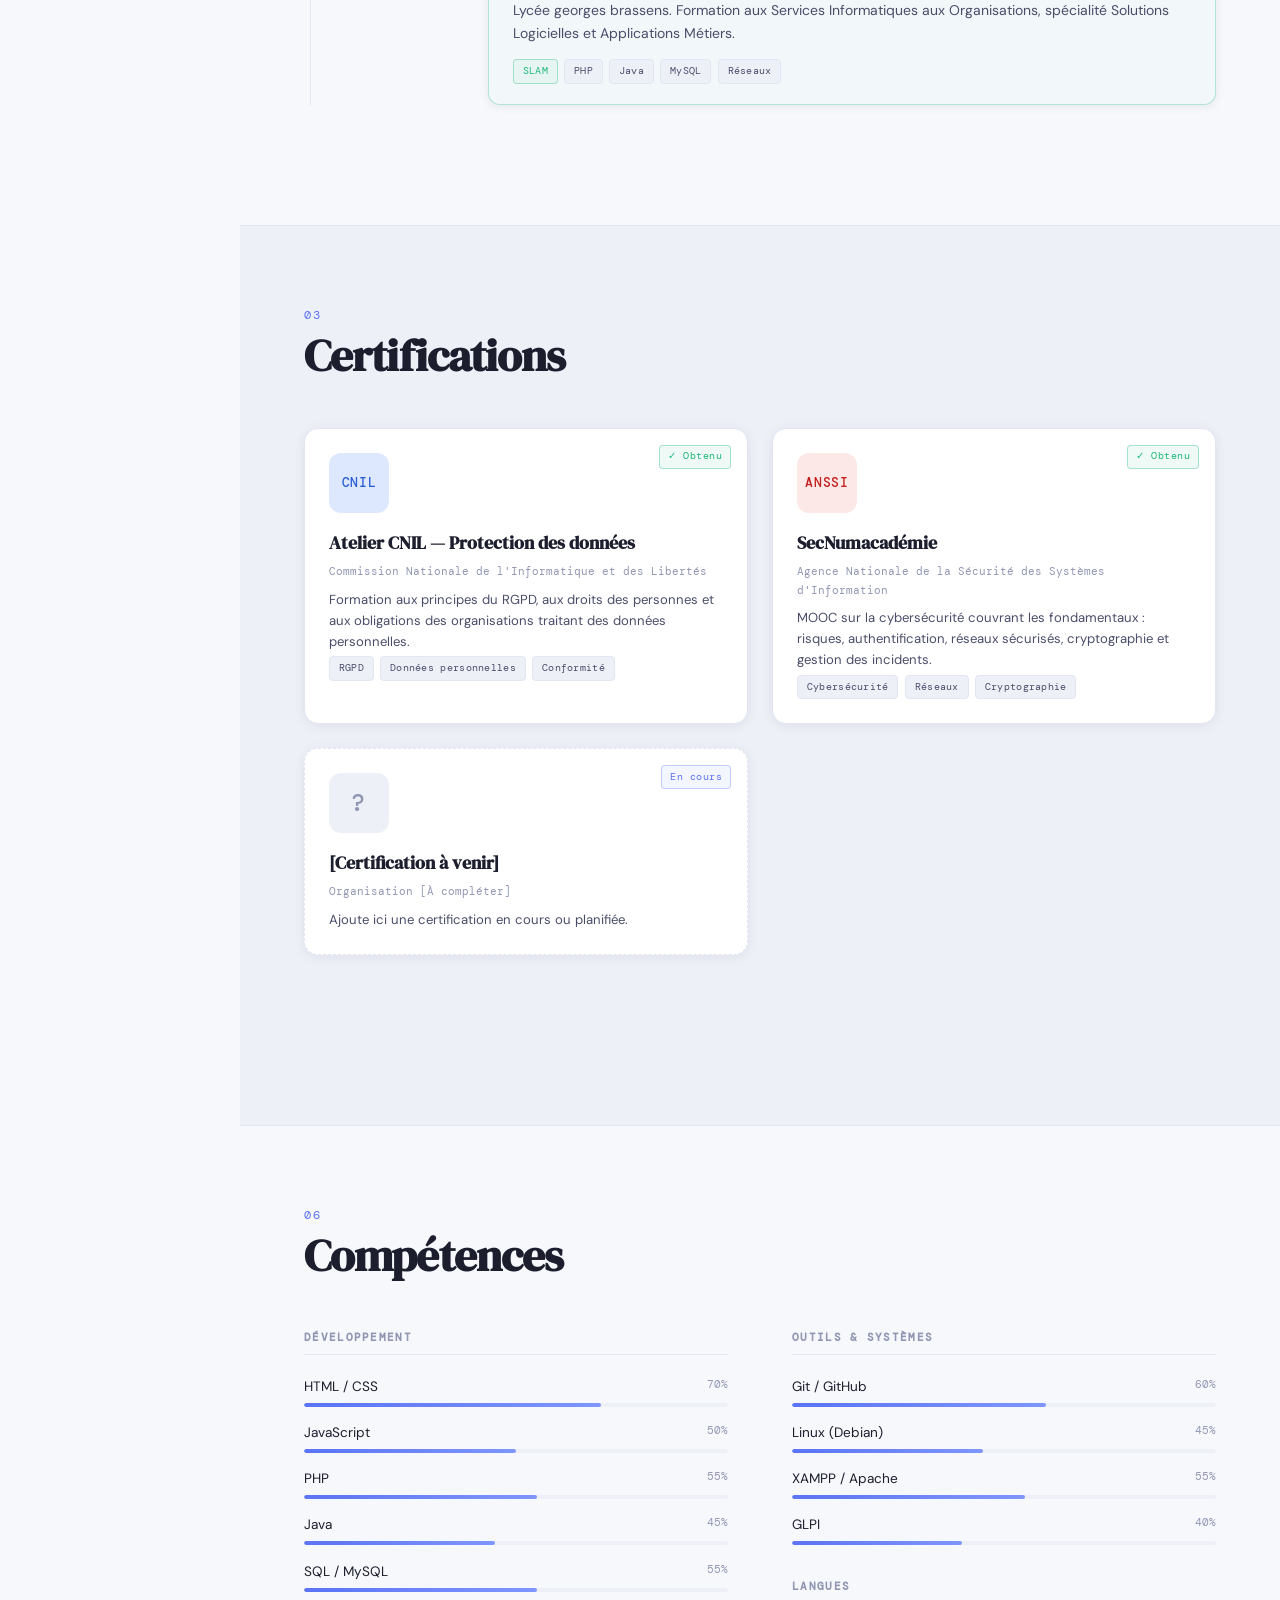
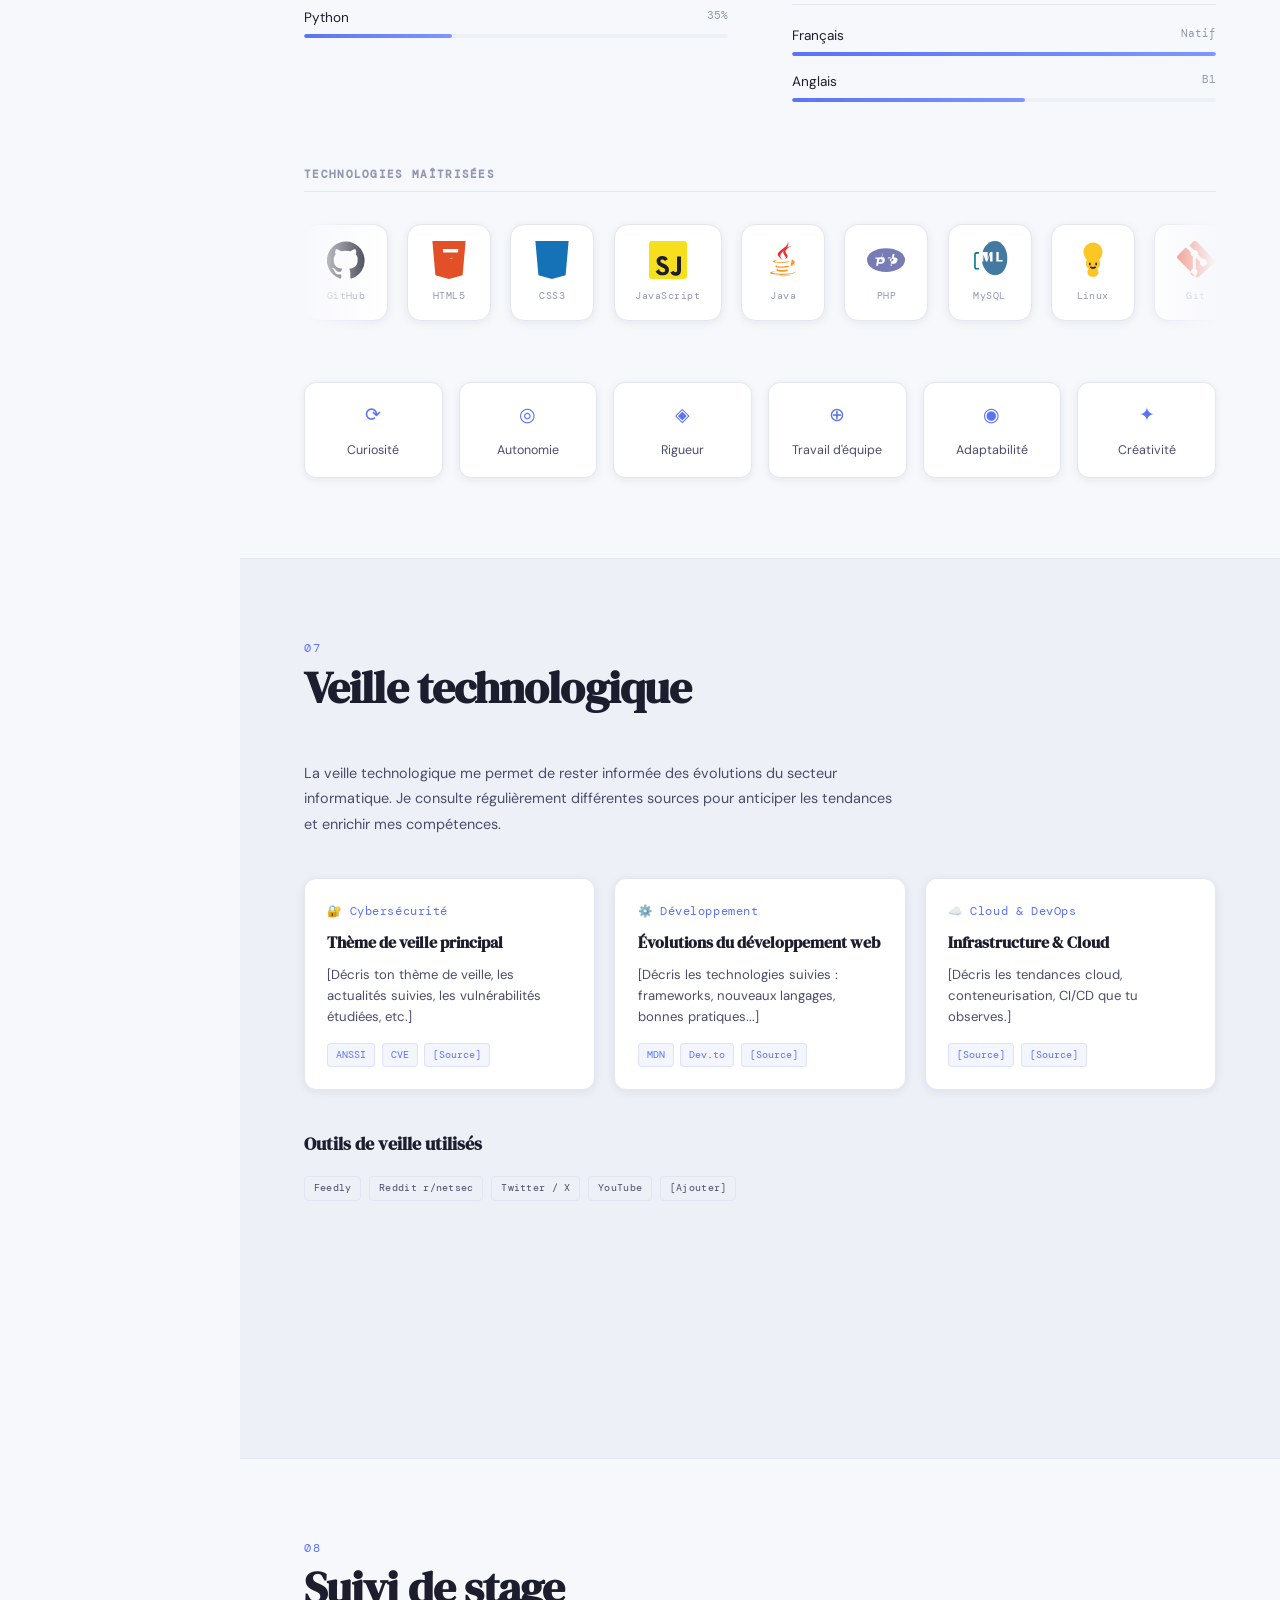
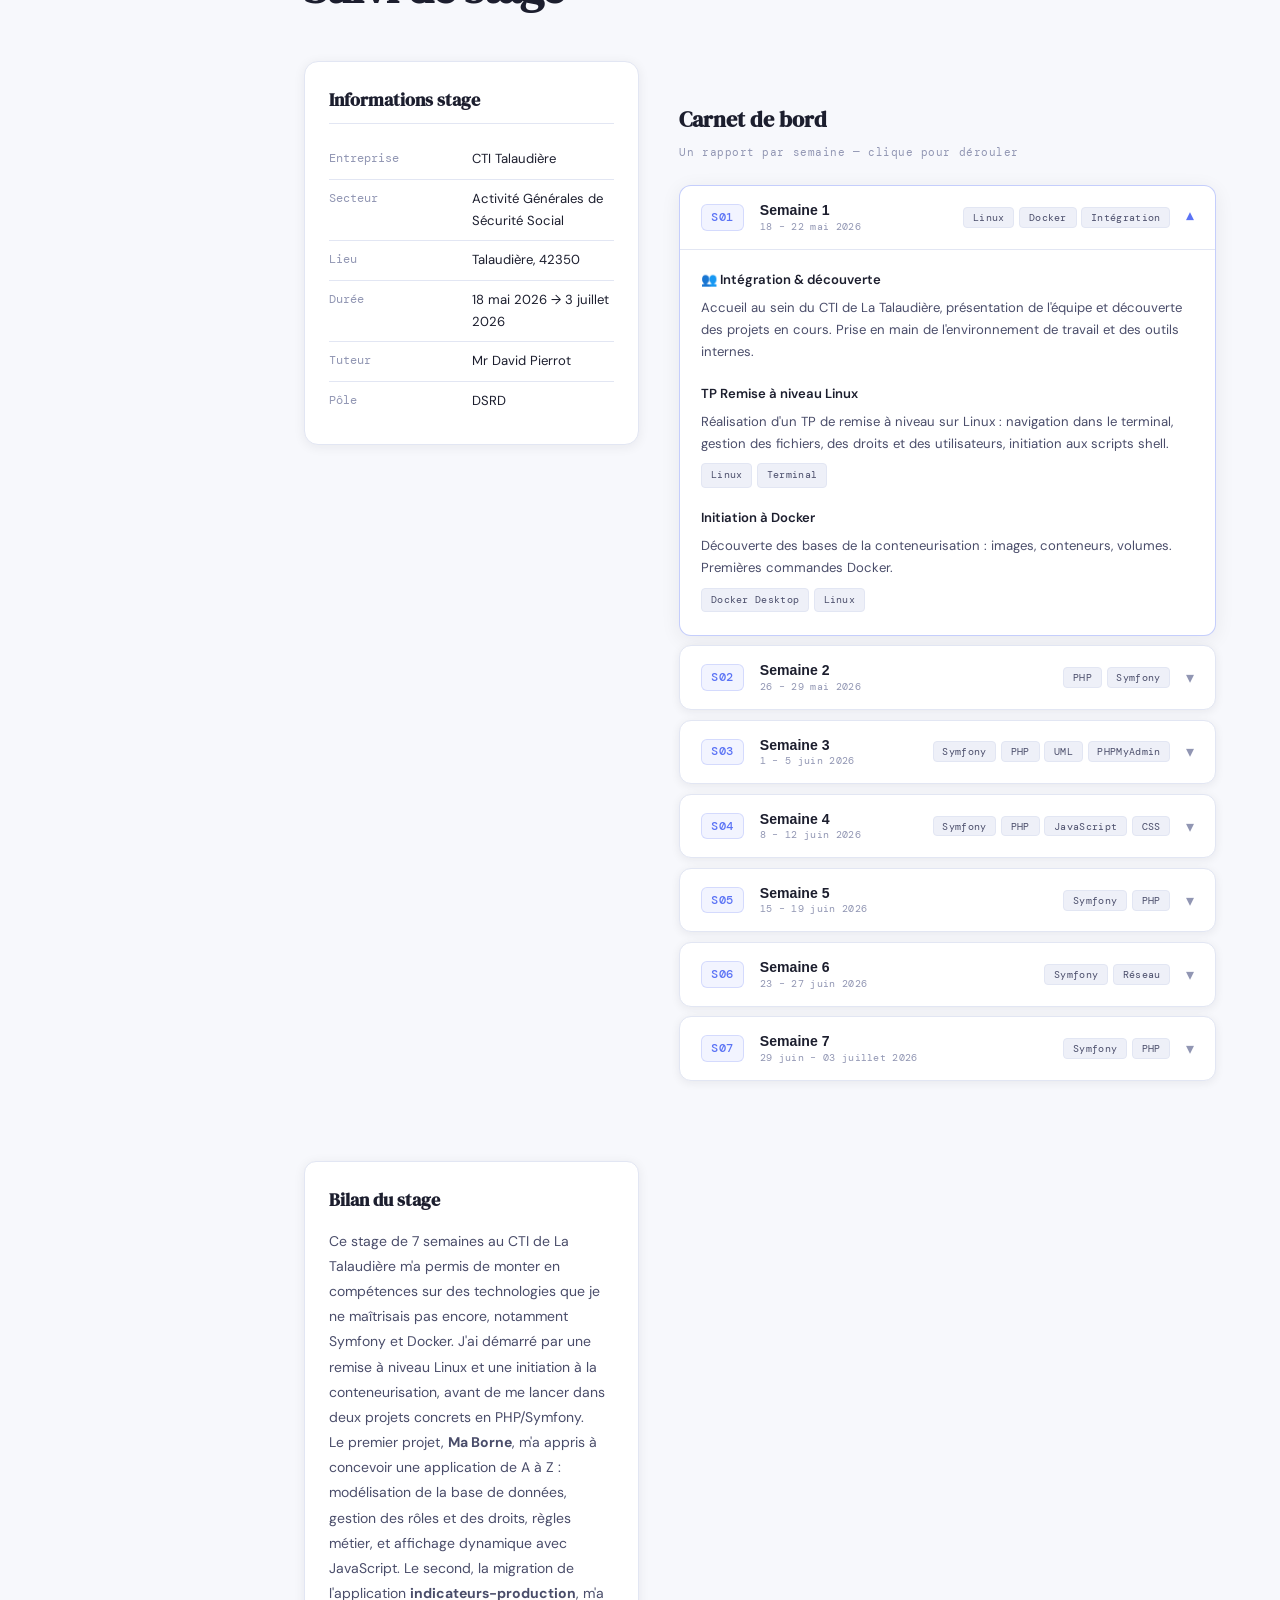
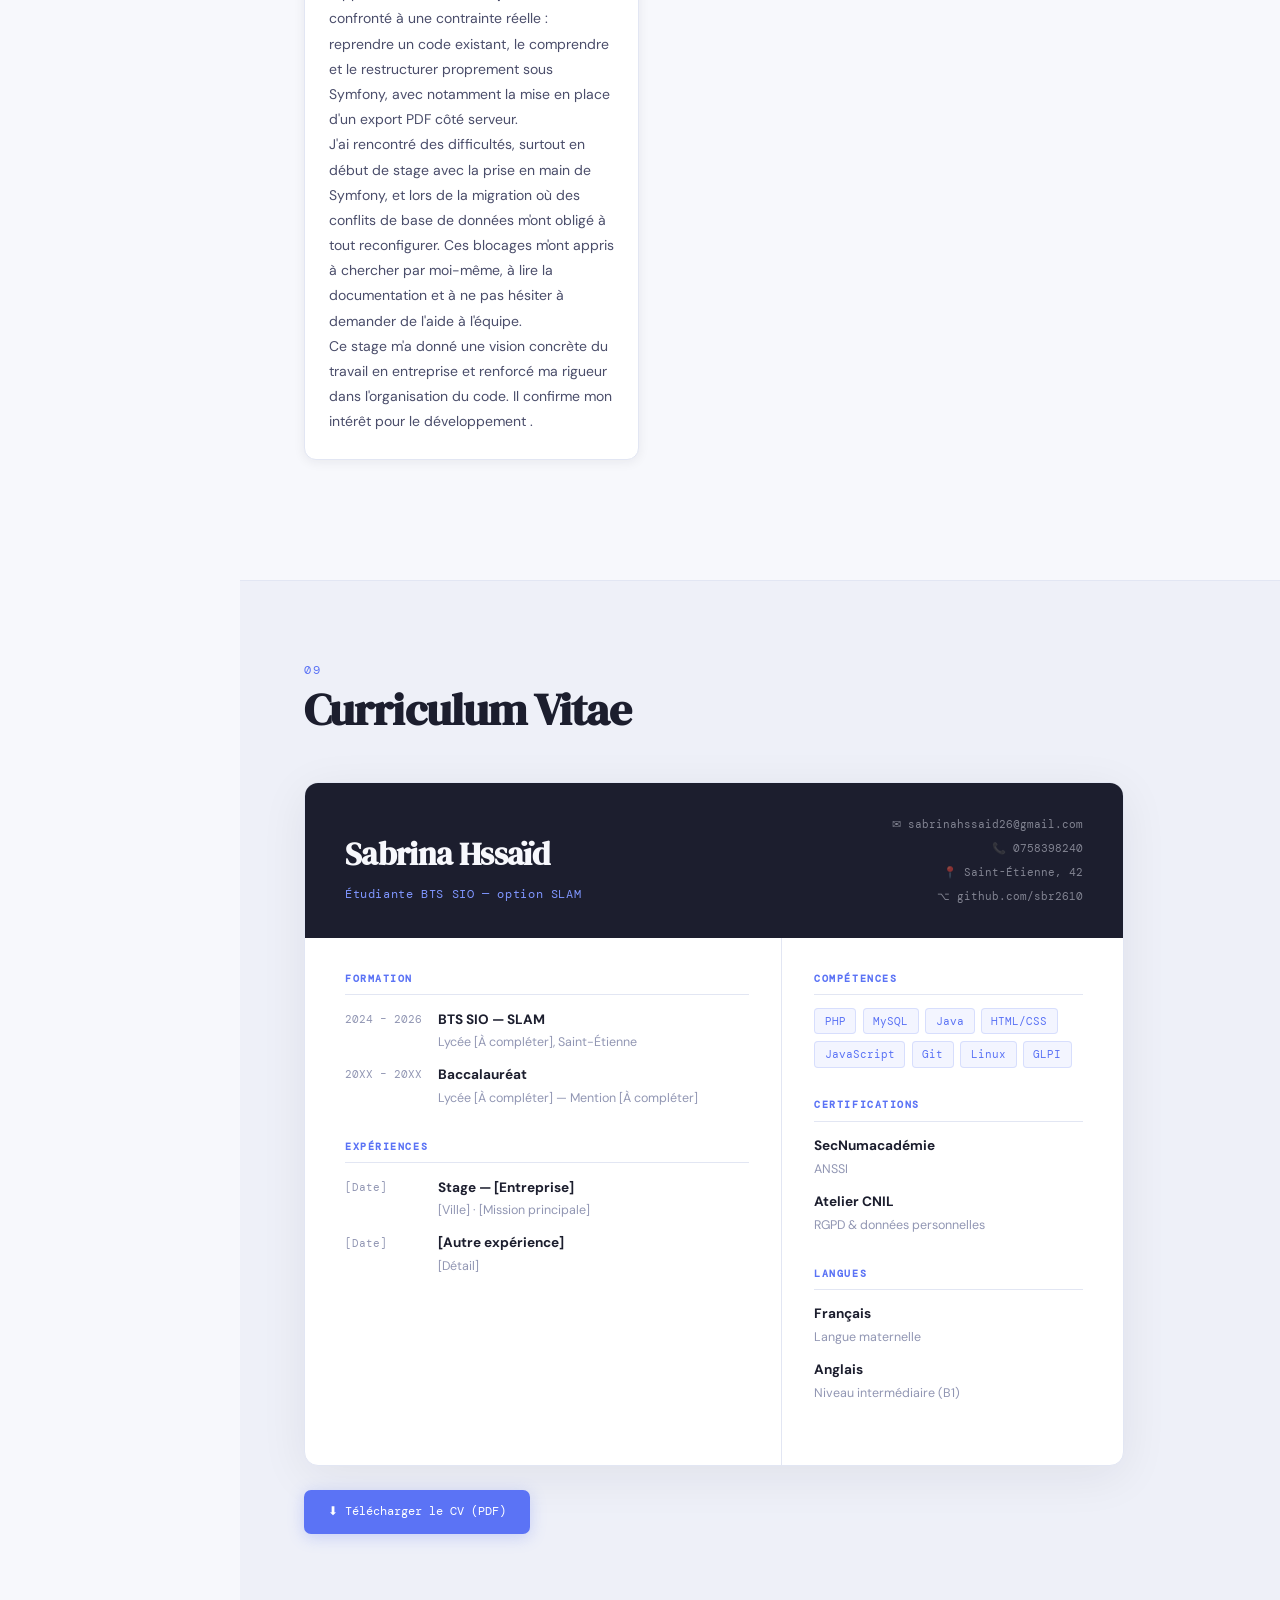
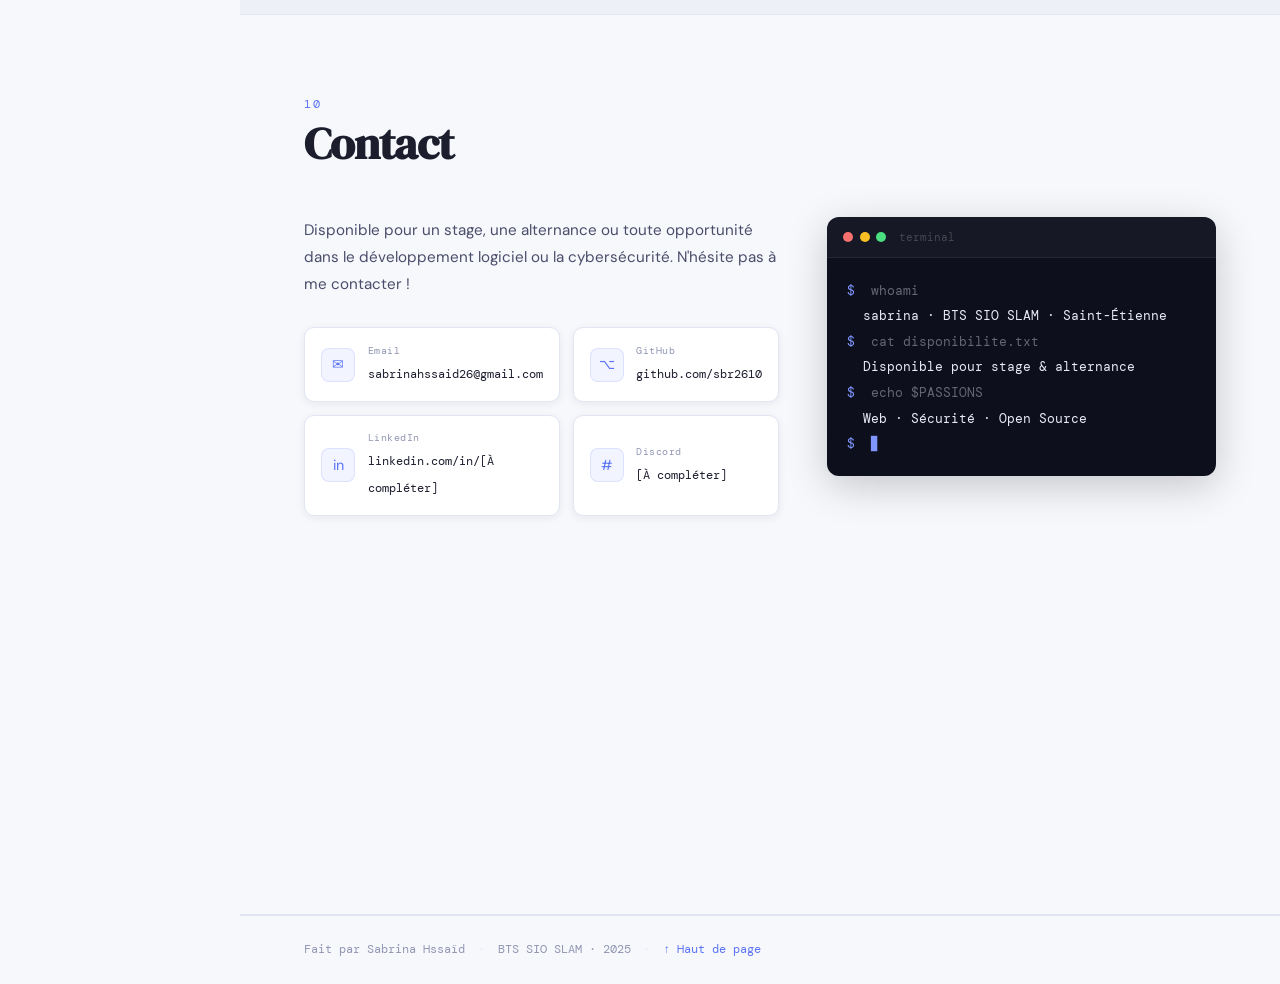
==== commit 882510e4: "semaine7" ====
--- a/index.html
+++ b/index.html
@@ -1027,7 +1027,7 @@
   </section>
 
   <footer class="footer">
-    <span>Fait avec ♥ par Sabrina Hssaïd</span>
+    <span>Fait par Sabrina Hssaïd</span>
     <span class="footer-sep">·</span>
     <span>BTS SIO SLAM · 2025</span>
     <span class="footer-sep">·</span>
